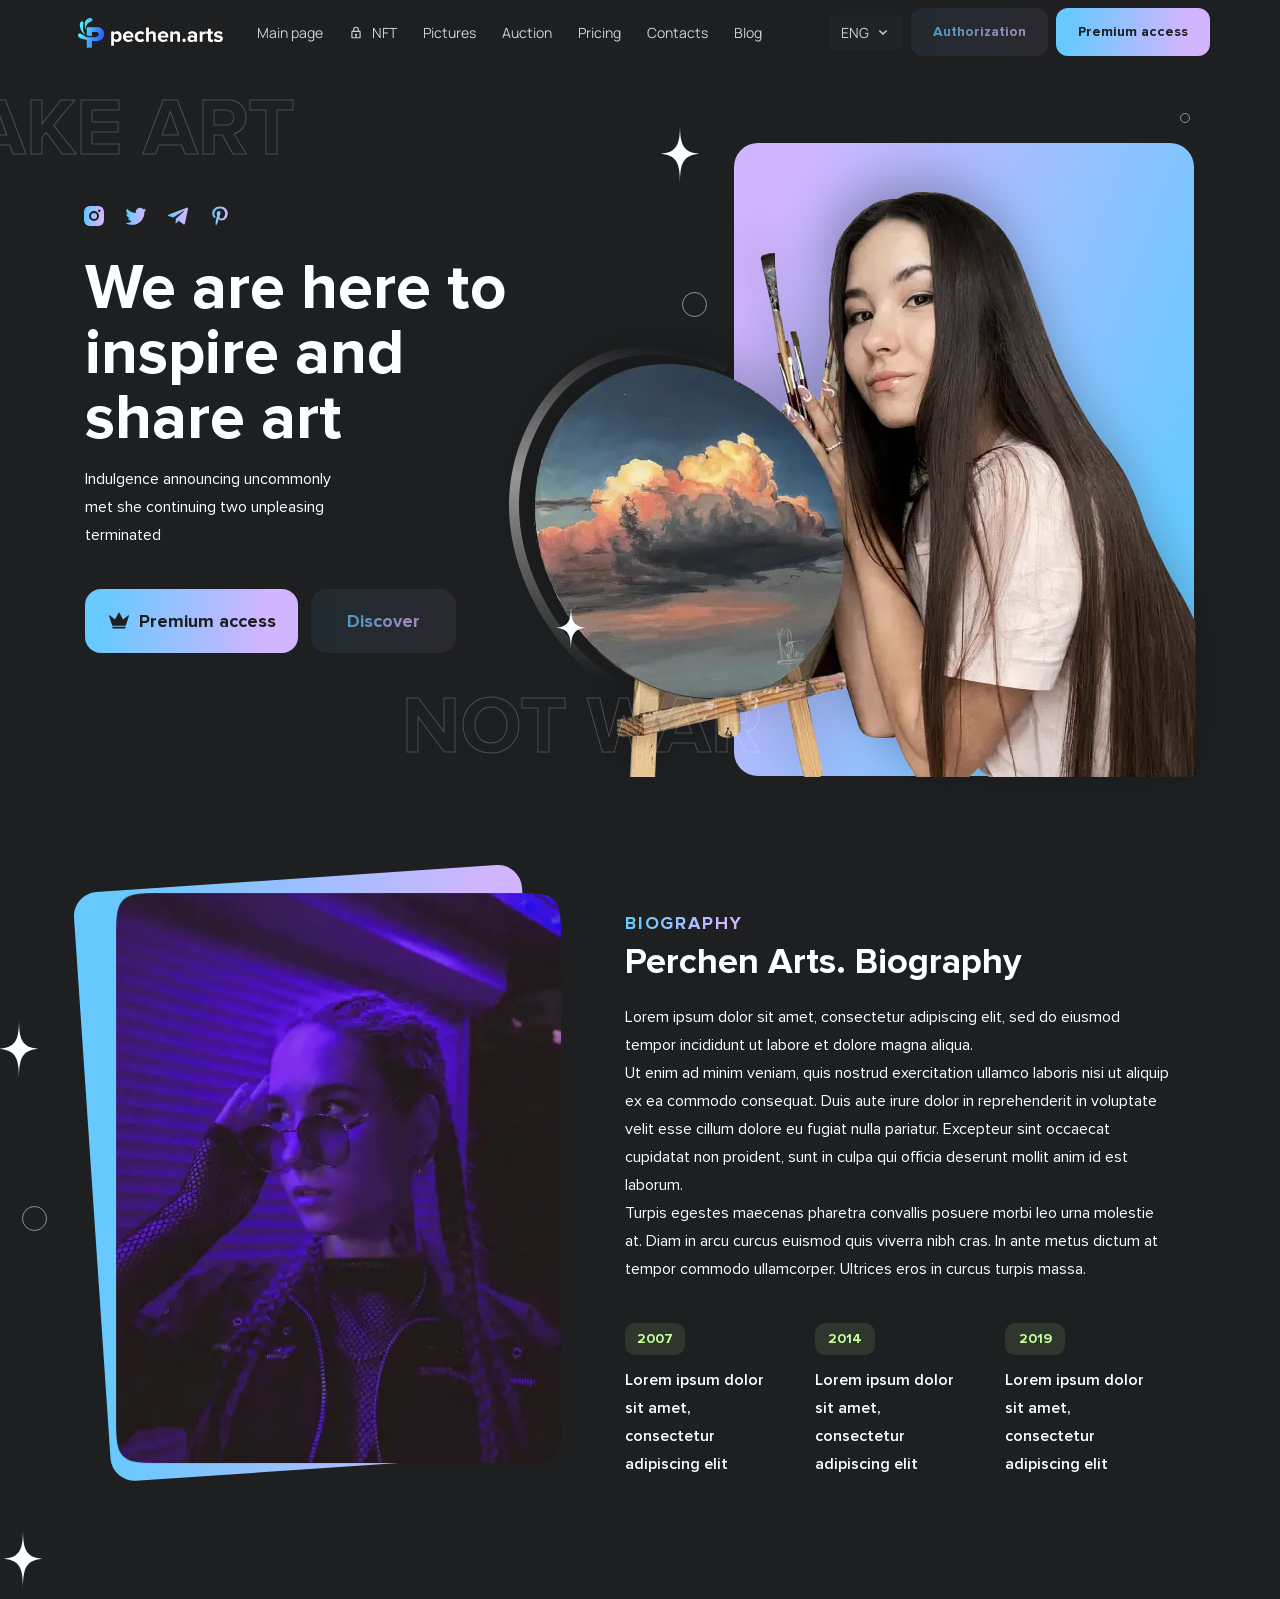
==== index.html @ 32c87cea "Add files via upload" ====
<!DOCTYPE html><html lang="en"><head><meta charset="UTF-8"><meta name="viewport" content="width=device-width,initial-scale=1"><meta name="description" content="Artis-NFT Site"><link rel="stylesheet" href="css/style.min.css"><link rel="stylesheet" href="css/style.main.min.css"><title>Artist-NFT</title><link rel="preconnect" href="https://fonts.googleapis.com"><link rel="preconnect" href="https://fonts.gstatic.com" crossorigin><link href="https://fonts.googleapis.com/css2?family=Manrope:wght@400;700&display=swap" rel="stylesheet"></head><body><header class="header"><div class="header__desktop"><span class="header__logo"><a href="index.html"><img src="icons/logo.svg" alt="logo"></a></span><div class="header__menu menu"><a class="menu__item" href="index.html">Main page</a> <a class="menu__item" href="#"><img src="icons/lock.svg" alt="logo">NFT</a> <a class="menu__item" href="#">Pictures</a> <a class="menu__item" href="#">Auction</a> <a class="menu__item" href="#">Pricing</a> <a class="menu__item" href="#">Contacts</a> <a class="menu__item" href="#">Blog</a></div><div class="header__profile"><div class="header__lang lang-list">ENG<img src="icons/arrow-bottom.svg" alt="arrow-bottom"></div><a href="authorization.html" class="button button_opacity"><span>Authorization</span></a> <a class="button button_gradient"><span>Premium access</span></a></div><div class="header__mobile"><a href="index.html"><img src="icons/premium-crown.svg" alt="premium"></a><button class="burger-button"><span></span></button></div></div><div class="header__burger-menu mobile-menu"><a class="menu__item" href="index.html">Main page</a> <a class="menu__item" href="#"><img src="icons/lock.svg" alt="logo">NFT</a> <a class="menu__item" href="#">Pictures</a> <a class="menu__item" href="#">Auction</a> <a class="menu__item" href="#">Pricing</a> <a class="menu__item" href="#">Contacts</a> <a class="menu__item" href="#">Blog</a> <a href="authorization.html" class="button button_opacity"><span>Authorization</span></a></div></header><main><section class="main-window"><div class="main-window__text"><span class="main-window__social"><a href="#"><img src="icons/inst-gradient.svg" alt="inst"></a><a href="#"><img src="icons/twitter-gradient.svg" alt="twitter"></a><a href="#"><img src="icons/telegram-gradient.svg" alt="telegram"></a><a href="#"><img src="icons/pinterest-gradient.svg" alt="pinterest"></a></span><h1>We are here to inspire and share art</h1><p>Indulgence announcing uncommonly met she continuing two unpleasing terminated</p><span class="main-window__buttons"><a class="button button_gradient"><img src="icons/crown.svg" alt="crown"><span>Premium access</span></a> <a class="button button_opacity"><span>Discover</span></a></span></div><div class="main-window__image"><div class="main-window__gradient-box"><picture><source srcset="img/main/girl.webp" type="image/webp"><img src="img/main/girl.png" alt="girl"></picture><picture><source srcset="img/main/arc.webp" type="image/webp"><img src="img/main/arc.png" alt="arc"></picture></div></div><div class="main-window__decor"><div class="decor-circle decor-1"></div><div class="decor-circle decor-2"></div><img src="icons/romb-star.svg" alt="star" class="decor-3"> <img src="icons/romb-star.svg" alt="star" class="decor-4"> <span class="opacity-text decor-5">MAKE ART</span> <span class="opacity-text decor-6">NOT WAR</span></div></section><section class="biography"><div class="biography__image"><div class="biography__gradient-box"><picture><source srcset="img/main/purple-girl.webp" type="image/webp"><img src="img/main/purple-girl.png" alt="purple-girl"></picture></div></div><div class="biography__title"><span class="gradient-text">BIOGRAPHY</span><h2>Perchen Arts. Biography</h2></div><div class="biography__info"><p>Lorem ipsum dolor sit amet, consectetur adipiscing elit, sed do eiusmod tempor incididunt ut labore et dolore magna aliqua.</p><p>Ut enim ad minim veniam, quis nostrud exercitation ullamco laboris nisi ut aliquip ex ea commodo consequat. Duis aute irure dolor in reprehenderit in voluptate velit esse cillum dolore eu fugiat nulla pariatur. Excepteur sint occaecat cupidatat non proident, sunt in culpa qui officia deserunt mollit anim id est laborum.</p><p>Turpis egestes maecenas pharetra convallis posuere morbi leo urna molestie at. Diam in arcu curcus euismod quis viverra nibh cras. In ante metus dictum at tempor commodo ullamcorper. Ultrices eros in curcus turpis massa.</p><div class="biography__history story-bio"><div class="story-bio__item"><div class="story-bio__year story-bio__year_green">2007</div><p>Lorem ipsum dolor sit amet, consectetur adipiscing elit</p></div><div class="story-bio__item"><div class="story-bio__year story-bio__year_green">2014</div><p>Lorem ipsum dolor sit amet, consectetur adipiscing elit</p></div><div class="story-bio__item"><div class="story-bio__year story-bio__year_green">2019</div><p>Lorem ipsum dolor sit amet, consectetur adipiscing elit</p></div></div></div><div class="biography__decor"><div class="decor-circle decor-1"></div><img src="icons/romb-star.svg" alt="star" class="decor-2"></div></section><section class="premium"><div class="premium__text"><img src="icons/romb-star.svg" alt="star" class="decor-4"></div><div class="premium__diamonds"></div></section></main><footer><script src="https://code.jquery.com/jquery-3.6.3.min.js"></script><script src="js/script.js"></script></footer></body></html>
---- css/style.min.css ----
.header{position:fixed;top:0;left:0;display:-webkit-box;display:-ms-flexbox;display:flex;-webkit-box-align:center;-ms-flex-align:center;align-items:center;width:100vw;height:64px;color:#c8d2dc;background:#1d1f21;z-index:999}.header__desktop{display:-webkit-box;display:-ms-flexbox;display:flex;-webkit-box-align:center;-ms-flex-align:center;align-items:center;margin:0 auto;max-width:1180px;width:100%;height:100%;padding:0 20px}.header__logo{margin:10px 34px 0 8px}.header__menu{font-family:Manrope;font-weight:400;font-size:14px;line-height:20px}.header__profile{display:-webkit-box;display:-ms-flexbox;display:flex;-webkit-box-align:center;-ms-flex-align:center;align-items:center;margin-left:auto;font-family:Manrope;font-weight:400;font-size:14px;line-height:19px}.header__profile>:not(:last-child){margin-right:8px}.header__profile .button{height:48px;border-radius:12px;font-size:14px;line-height:20px}.header__mobile{display:-webkit-box;display:-ms-flexbox;display:flex;-webkit-box-align:center;-ms-flex-align:center;align-items:center;gap:14px;margin-left:auto}.header__mobile img{margin-top:10px}.header__burger-menu{font-family:Manrope;font-weight:400;font-size:20px;line-height:25px}.header:has(.mobile-menu.opened) .burger-button span{width:0}.header:has(.mobile-menu.opened) .burger-button span::before{width:16px;-webkit-transform:translate(0,-1px) rotate(45deg);-ms-transform:translate(0,-1px) rotate(45deg);transform:translate(0,-1px) rotate(45deg)}.header:has(.mobile-menu.opened) .burger-button span::after{width:16px;-webkit-transform:translate(0,1px) rotate(-45deg);-ms-transform:translate(0,1px) rotate(-45deg);transform:translate(0,1px) rotate(-45deg)}.lang-list{display:-webkit-box;display:-ms-flexbox;display:flex;-webkit-box-pack:center;-ms-flex-pack:center;justify-content:center;-webkit-box-align:center;-ms-flex-align:center;align-items:center;gap:5px;width:74px;height:35px;background:#212426;border-radius:7px}.burger-button{position:relative;display:-webkit-box;display:-ms-flexbox;display:flex;-webkit-box-align:center;-ms-flex-align:center;align-items:center;width:16px;height:16px}.burger-button span{-webkit-transition:all .1s ease 0s;-o-transition:all .1s ease 0s;transition:all .1s ease 0s}.burger-button span,.burger-button span::after,.burger-button span::before{display:-webkit-box;display:-ms-flexbox;display:flex;width:16px;height:2px;border-radius:2px;background:#fcffff}.burger-button span::after,.burger-button span::before{content:"";position:absolute;right:0;-webkit-transition:all .5s ease 0s;-o-transition:all .5s ease 0s;transition:all .5s ease 0s}.burger-button span::before{width:8px;-webkit-transform:translate(0,-6px);-ms-transform:translate(0,-6px);transform:translate(0,-6px)}.burger-button span::after{width:12px;-webkit-transform:translate(0,6px);-ms-transform:translate(0,6px);transform:translate(0,6px)}.menu{display:-webkit-box;display:-ms-flexbox;display:flex;-webkit-box-align:center;-ms-flex-align:center;align-items:center;-ms-flex-wrap:wrap;flex-wrap:wrap;margin-top:1px}.menu>:not(:last-child){margin-right:26px}.menu__item{display:-webkit-box;display:-ms-flexbox;display:flex;-webkit-box-align:center;-ms-flex-align:center;align-items:center;gap:9px;-webkit-transition:.15s ease 0s;-o-transition:.15s ease 0s;transition:.15s ease 0s}.menu__item:hover{text-shadow:#6200ff 0 0 5px,rgba(144,75,255,.8705882353) 0 0 10px}.mobile-menu{position:fixed;top:0;right:-110vw;display:-webkit-box;display:-ms-flexbox;display:flex;-webkit-box-orient:vertical;-webkit-box-direction:normal;-ms-flex-direction:column;flex-direction:column;-webkit-box-align:center;-ms-flex-align:center;align-items:center;width:100vw;height:100vh;padding:90px 30px;z-index:1;border:2px solid rgba(0,0,0,0);border-right:#091217;background:-o-linear-gradient(355.22deg,#091217 9.27%,#0d0914 84.06%) padding-box,-o-linear-gradient(355.22deg,#68c9ff 9.27%,#d1b5ff 84.06%) border-box;background:linear-gradient(94.78deg,#091217 9.27%,#0d0914 84.06%) padding-box,linear-gradient(94.78deg,#68c9ff 9.27%,#d1b5ff 84.06%) border-box;-webkit-transition:all .5s ease 0s;-o-transition:all .5s ease 0s;transition:all .5s ease 0s}.mobile-menu.opened{right:0}.mobile-menu>:not(:last-child){margin-bottom:20px}.mobile-menu>:not(.button):hover{color:#000;text-shadow:0 0 5px #a56eff,0 0 5px #ab76ff}.mobile-menu .button:hover{-webkit-box-shadow:0 0 10px rgba(134,59,255,.4392156863),0 0 10px rgba(134,59,255,.4392156863);box-shadow:0 0 10px rgba(134,59,255,.4392156863),0 0 10px rgba(134,59,255,.4392156863)}.mobile-menu img{width:30px;height:30px}@font-face{font-family:"Proxima Nova";src:url(../../fonts/ProximaNova-Extrabld.woff) format(woff),url(../../fonts/ProximaNova-Extrabld.ttf) format(truetype);font-weight:800}@font-face{font-family:"Proxima Nova";src:url(../../fonts/ProximaNova-Bold.woff) format(woff),url(../../fonts/ProximaNova-Bold.ttf) format(truetype);font-weight:700}@font-face{font-family:"Proxima Nova";src:url(../../fonts/ProximaNova-Semibold.woff) format(woff),url(../../fonts/ProximaNova-Semibold.ttf) format(truetype);font-weight:600}@font-face{font-family:"Proxima Nova";src:url(../../fonts/ProximaNova-Regular.woff) format(woff),url(../../fonts/ProximaNova-Regular.ttf) format(truetype);font-weight:400}@font-face{font-family:"Proxima Nova";src:url(../../fonts/ProximaNova-Light.woff) format(woff),url(../../fonts/ProximaNova-Light.ttf) format(truetype);font-weight:300}.button{display:-webkit-box;display:-ms-flexbox;display:flex;-webkit-box-align:center;-ms-flex-align:center;align-items:center;-webkit-box-pack:center;-ms-flex-pack:center;justify-content:center;min-width:116px;height:64px;padding:0 21px;border-radius:16px;-webkit-transition:.15s ease 0s;-o-transition:.15s ease 0s;transition:.15s ease 0s;font-family:"Proxima Nova";font-weight:700;font-size:18px;line-height:26px;white-space:nowrap}.button_gradient{background:-o-linear-gradient(355.22deg,#68c9ff 9.27%,#d1b5ff 84.06%) border-box,-o-linear-gradient(355.22deg,#68c9ff 9.27%,#d1b5ff 84.06%) padding-box;background:linear-gradient(94.78deg,#68c9ff 9.27%,#d1b5ff 84.06%) border-box,linear-gradient(94.78deg,#68c9ff 9.27%,#d1b5ff 84.06%) padding-box;border:.5px solid rgba(0,0,0,0)}.button_gradient:hover{-webkit-box-shadow:0 0 10px rgba(104,201,255,.8235294118);box-shadow:0 0 10px rgba(104,201,255,.8235294118);border:.5px solid #1d1f21}.button_gradient span{color:#1d1f21}.button_opacity{background:-o-linear-gradient(355.22deg,rgba(104,201,255,.1) 9.27%,rgba(209,181,255,.1) 84.06%);background:linear-gradient(94.78deg,rgba(104,201,255,.1) 9.27%,rgba(209,181,255,.1) 84.06%);opacity:.7;border:.5px solid rgba(0,0,0,0)}.button_opacity:hover{-webkit-box-shadow:0 0 10px #bd94ff;box-shadow:0 0 10px #bd94ff;border:.5px solid #bd94ff}.button_opacity span{background:-o-linear-gradient(355.22deg,#68c9ff 9.27%,#d1b5ff 84.06%);background:linear-gradient(94.78deg,#68c9ff 9.27%,#d1b5ff 84.06%);background-clip:text;-webkit-background-clip:text;color:rgba(0,0,0,0)}.button_black{background:#1d1f21;border:.5px solid rgba(0,0,0,0)}.button_black:hover{-webkit-box-shadow:0 0 15px rgba(149,83,255,.6);box-shadow:0 0 15px rgba(149,83,255,.6);border:.5px solid rgba(138,65,255,.8784313725)}.button_black span{background:-o-linear-gradient(355.22deg,#68c9ff 9.27%,#d1b5ff 84.06%);background:linear-gradient(94.78deg,#68c9ff 9.27%,#d1b5ff 84.06%);background-clip:text;-webkit-background-clip:text;color:rgba(0,0,0,0)}.decor-circle{position:absolute;width:25px;height:25px;opacity:.5;pointer-events:none;border:1px solid #fcffff;border-radius:50%}.opacity-text{font-family:"Proxima Nova";font-style:normal;font-weight:700;font-size:80px;line-height:97px;color:rgba(0,0,0,0);-webkit-text-stroke:1px #fff;opacity:.2;white-space:nowrap}*,::after,::before{padding:0;margin:0;border:0;-webkit-box-sizing:border-box;box-sizing:border-box}a{text-decoration:none;color:inherit;cursor:pointer}li,ol,ul{list-style:none}h1,h2,h3,h4,h5,h6{font-family:"Proxima Nova";font-style:normal;font-weight:700;color:#fcffff}img{width:initial;height:initial}body,html{position:relative;width:100vw}main{position:relative;padding-top:64px}body{overflow-x:hidden;min-height:100vh;font-size:16px;font-weight:400;line-height:28px}html{overflow-x:hidden;font-family:"Proxima Nova";font-weight:400;color:#fcffff;background:#1d1f21}button{background:rgba(0,0,0,0);border:rgba(0,0,0,0)}.gradient-text{font-family:"Proxima Nova";font-style:normal;font-weight:700;font-size:18px;line-height:26px;letter-spacing:.1em;background:-o-linear-gradient(355.22deg,#68c9ff 9.27%,#d1b5ff 84.06%);background:linear-gradient(94.78deg,#68c9ff 9.27%,#d1b5ff 84.06%);-webkit-background-clip:text;background-clip:text;color:rgba(0,0,0,0)}h1{font-size:64px;line-height:65px}h2{font-size:36px;line-height:50px}@media (min-width:920.1px){.header__mobile{display:none}.header__burger-menu{display:none}}@media (max-width:1000px){.opacity-text{font-size:50px;line-height:61px}}@media (max-width:920px){.header__desktop{padding:0 19px 0 15px;z-index:2}.header__menu{display:none}.header__profile{display:none}}@media (max-width:768px){.button{min-width:96px;height:52px;padding:0 16px;border-radius:12px;font-size:15px;line-height:26px}body{font-size:15px;line-height:24px}.gradient-text{font-size:14px;line-height:26px}h1{font-size:36px;line-height:40px}h2{font-size:26px;line-height:34px}}
---- css/style.main.min.css ----
.main-window{position:relative;display:-webkit-box;display:-ms-flexbox;display:flex;-webkit-box-pack:justify;-ms-flex-pack:justify;justify-content:space-between;-webkit-box-align:center;-ms-flex-align:center;align-items:center;max-width:1150px;width:100%;margin:0 auto;padding:79px 21px 50px 20px}.main-window__text{max-width:450px;width:100%;margin-top:-63px;z-index:2}.main-window__text>h1{margin-bottom:14px}.main-window__text>p{max-width:270px;width:100%;line-height:28px}.main-window__social{display:block;margin-left:-3px;margin-bottom:19px}.main-window__social>:not(:last-child){margin-right:18px}.main-window__social>:hover{position:relative}.main-window__social>:hover::after{content:"";position:absolute;top:0;left:0;width:100%;height:100%;background:-o-linear-gradient(355.22deg,#68c9ff 9.27%,#d1b5ff 84.06%);background:linear-gradient(94.78deg,#68c9ff 9.27%,#d1b5ff 84.06%);-webkit-filter:blur(10px);filter:blur(10px);margin-top:-7px;z-index:-1}.main-window__buttons{display:-webkit-box;display:-ms-flexbox;display:flex;gap:13px;margin-top:40px}.main-window__buttons img{margin-right:8px}.main-window__buttons .button_opacity{max-width:145px;width:100%}.main-window__gradient-box{position:relative;width:460px;height:633px;background:-o-linear-gradient(340deg,#d1b5ff 9.27%,#68c9ff 84.06%);background:linear-gradient(110deg,#d1b5ff 9.27%,#68c9ff 84.06%);border-radius:24px}.main-window__gradient-box>*{position:absolute}.main-window__gradient-box>:first-child{bottom:-49px;right:-48px}.main-window__gradient-box>:first-child img{width:769px;height:691px}.main-window__gradient-box>:last-child{right:464px;bottom:76px}.main-window__gradient-box>:last-child img{width:222px;height:347px}.main-window__decor{position:absolute;top:0;left:0;width:100%;height:100%;pointer-events:none}.main-window__decor>*{position:absolute}.main-window__decor .decor-1{top:49px;right:25px;width:10px;height:10px}.main-window__decor .decor-2{top:228px;right:44.2%;width:25px;height:25px}.main-window__decor .decor-3{top:59px;right:44.5%;width:46px;height:62px}.main-window__decor .decor-4{bottom:174px;left:42.4%;width:36px;height:48px}.main-window__decor .decor-5{top:17px;left:-162px}.main-window__decor .decor-6{bottom:50px;left:29.3%}.biography{position:relative;margin:0 auto;max-width:1110px;padding:40px 21px 50px 20px;display:-ms-grid;display:grid;-ms-grid-columns:520px 1fr;grid-template-columns:520px 1fr;-ms-grid-rows:auto;grid-template-rows:auto;gap:0}.biography__image{-ms-grid-column:1;grid-column-start:1;-ms-grid-column-span:1;grid-column-end:2;-ms-grid-row:1;grid-row-start:1;-ms-grid-row-span:3;grid-row-end:4}.biography__image img{width:445px;height:570px}.biography__title{-ms-grid-row:1;grid-row-start:1;-ms-grid-row-span:1;grid-row-end:2;margin-top:44px}.biography__title h2{margin-top:-1px}.biography__info{-ms-grid-row:2;grid-row-start:2;-ms-grid-row-span:2;grid-row-end:4;margin-top:16px}.biography__gradient-box{width:449px;height:590px;background:-o-linear-gradient(355.22deg,#68c9ff 9.27%,#d1b5ff 84.06%);background:linear-gradient(94.78deg,#68c9ff 9.27%,#d1b5ff 84.06%);border-radius:24px;-webkit-transform:rotate(-3.86deg) translate(-14px,11px);-ms-transform:rotate(-3.86deg) translate(-14px,11px);transform:rotate(-3.86deg) translate(-14px,11px)}.biography__gradient-box img{-webkit-transform:rotate(3.86deg) translate(25px,15px);-ms-transform:rotate(3.86deg) translate(25px,15px);transform:rotate(3.86deg) translate(25px,15px)}.biography__history{margin-top:40px}.biography__decor{position:absolute;top:0;left:0;width:100%;height:100%;pointer-events:none}.biography__decor>*{position:absolute}.biography__decor .decor-1{bottom:297px;left:-5.7%;width:25px;height:25px}.biography__decor .decor-2{top:192px;left:-8%;width:46px;height:62px}.story-bio{display:-webkit-box;display:-ms-flexbox;display:flex;gap:35px}.story-bio__item{max-width:155px;width:100%}.story-bio p{margin-top:11px;font-weight:600}.story-bio__year{font-weight:700;font-size:14px;line-height:20px;display:-webkit-box;display:-ms-flexbox;display:flex;-webkit-box-pack:center;-ms-flex-pack:center;justify-content:center;-webkit-box-align:center;-ms-flex-align:center;align-items:center;width:60px;height:32px}.story-bio__year_green{color:#c5ff98;background:rgba(197,255,152,.1);border-radius:10px}@media (max-width:1200px){.biography{padding:40px 21px 50px 30px;-ms-grid-columns:470px 1fr;grid-template-columns:470px 1fr}}@media (max-width:1100px){.biography__title{margin-top:0}.biography__title h2{margin-top:0}}@media (max-width:1000px){.main-window{-webkit-box-orient:vertical;-webkit-box-direction:normal;-ms-flex-direction:column;flex-direction:column;padding:62px 15px 50px 15px}.main-window__text{display:-webkit-box;display:-ms-flexbox;display:flex;-webkit-box-orient:vertical;-webkit-box-direction:normal;-ms-flex-direction:column;flex-direction:column;-webkit-box-align:start;-ms-flex-align:start;align-items:flex-start;max-width:100%;margin-top:0}.main-window__text h1{max-width:80%;margin-bottom:9px}.main-window__text p{line-height:24px}.main-window__social{display:none}.main-window__buttons{margin-top:21px;width:100%}.main-window__buttons .button_opacity{max-width:117px;width:100%}.main-window__buttons img{width:18px;height:18px;margin-right:8px}.main-window__image{width:100%;margin-top:75px}.main-window__gradient-box{width:100%;height:306px}.main-window__gradient-box>:first-child{bottom:-32px;right:-105px}.main-window__gradient-box>:first-child img{width:460px;height:412px}.main-window__gradient-box>:last-child{bottom:46px;right:205px}.main-window__gradient-box>:last-child img{width:127px;height:200px}.main-window__decor .decor-3{display:none}.biography{padding:11px 15px 50px 15px;-ms-grid-columns:1fr;grid-template-columns:1fr;-ms-grid-rows:auto auto auto;grid-template-rows:auto auto auto}.biography__image{-ms-grid-row:2;grid-row-start:2;-ms-grid-row-span:1;grid-row-end:3;margin-bottom:20px}.biography__image img{width:254px;height:326px}.biography__info{-ms-grid-row:3;grid-row-start:3;-ms-grid-row-span:1;grid-row-end:4;margin-top:53px}.biography__gradient-box{width:256px;height:337px;-webkit-transform:rotate(-3.86deg) translate(14px,29px);-ms-transform:rotate(-3.86deg) translate(14px,29px);transform:rotate(-3.86deg) translate(14px,29px)}.biography__gradient-box img{-webkit-transform:rotate(7deg) translate(32px,11px);-ms-transform:rotate(7deg) translate(32px,11px);transform:rotate(7deg) translate(32px,11px);border-radius:23px}.biography__history{display:-webkit-box;display:-ms-flexbox;display:flex;-webkit-box-pack:justify;-ms-flex-pack:justify;justify-content:space-between;margin-top:32px}}@media (max-width:768px){.main-window__decor .decor-1{display:none}.main-window__decor .decor-2{top:398px;left:28%}.main-window__decor .decor-4{bottom:357px;left:.4%;width:27px;height:42px}.main-window__decor .decor-5{top:6px;left:187px}.main-window__decor .decor-6{bottom:150px;left:10%}.story-bio{gap:10px}.story-bio p{margin-top:13px;font-size:14px;line-height:24px}.story-bio__year{height:29px}}
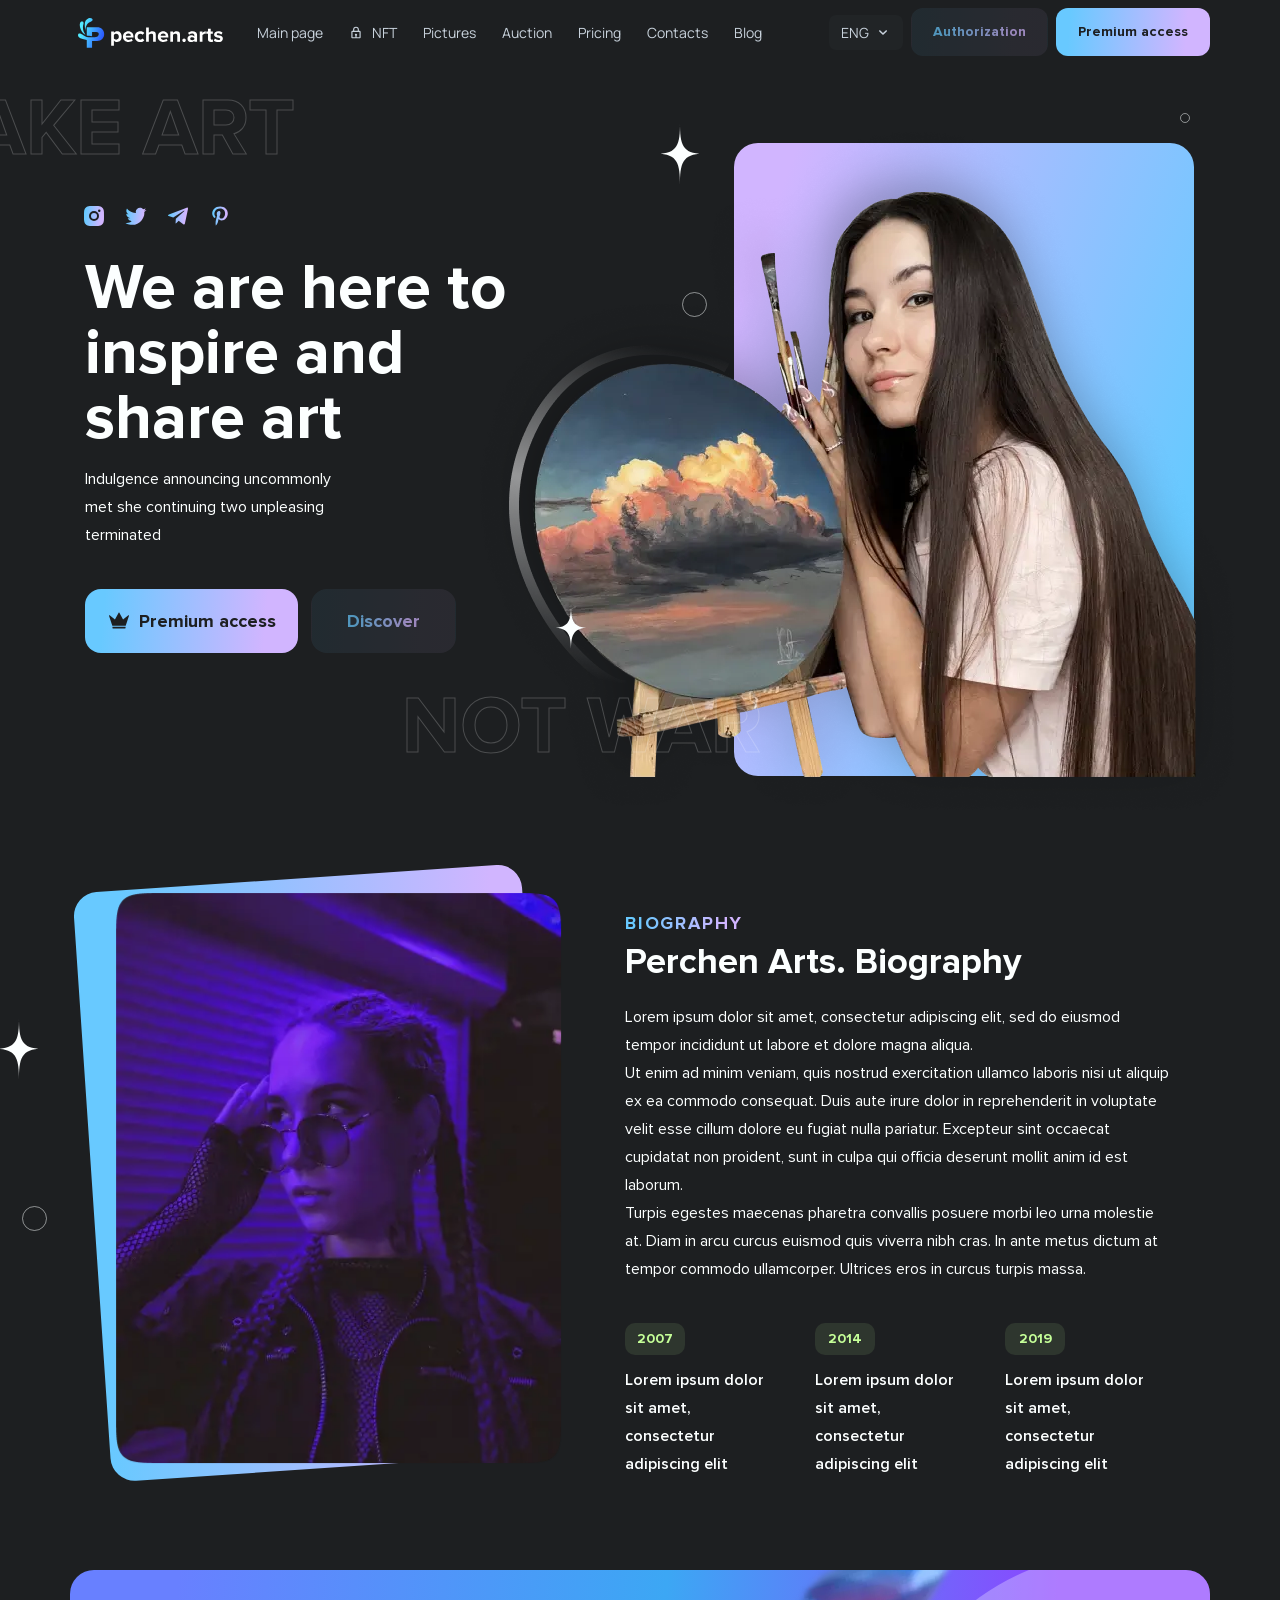
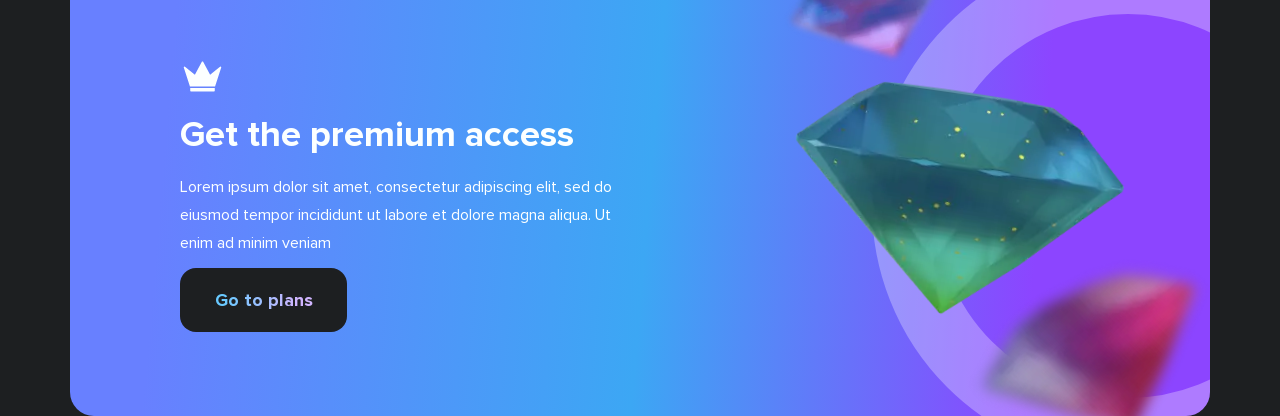
==== commit fdf5167f: "Add files via upload" ====
--- a/index.html
+++ b/index.html
@@ -1 +1 @@
-<!DOCTYPE html><html lang="en"><head><meta charset="UTF-8"><meta name="viewport" content="width=device-width,initial-scale=1"><meta name="description" content="Artis-NFT Site"><link rel="stylesheet" href="css/style.min.css"><link rel="stylesheet" href="css/style.main.min.css"><title>Artist-NFT</title><link rel="preconnect" href="https://fonts.googleapis.com"><link rel="preconnect" href="https://fonts.gstatic.com" crossorigin><link href="https://fonts.googleapis.com/css2?family=Manrope:wght@400;700&display=swap" rel="stylesheet"></head><body><header class="header"><div class="header__desktop"><span class="header__logo"><a href="index.html"><img src="icons/logo.svg" alt="logo"></a></span><div class="header__menu menu"><a class="menu__item" href="index.html">Main page</a> <a class="menu__item" href="#"><img src="icons/lock.svg" alt="logo">NFT</a> <a class="menu__item" href="#">Pictures</a> <a class="menu__item" href="#">Auction</a> <a class="menu__item" href="#">Pricing</a> <a class="menu__item" href="#">Contacts</a> <a class="menu__item" href="#">Blog</a></div><div class="header__profile"><div class="header__lang lang-list">ENG<img src="icons/arrow-bottom.svg" alt="arrow-bottom"></div><a href="authorization.html" class="button button_opacity"><span>Authorization</span></a> <a class="button button_gradient"><span>Premium access</span></a></div><div class="header__mobile"><a href="index.html"><img src="icons/premium-crown.svg" alt="premium"></a><button class="burger-button"><span></span></button></div></div><div class="header__burger-menu mobile-menu"><a class="menu__item" href="index.html">Main page</a> <a class="menu__item" href="#"><img src="icons/lock.svg" alt="logo">NFT</a> <a class="menu__item" href="#">Pictures</a> <a class="menu__item" href="#">Auction</a> <a class="menu__item" href="#">Pricing</a> <a class="menu__item" href="#">Contacts</a> <a class="menu__item" href="#">Blog</a> <a href="authorization.html" class="button button_opacity"><span>Authorization</span></a></div></header><main><section class="main-window"><div class="main-window__text"><span class="main-window__social"><a href="#"><img src="icons/inst-gradient.svg" alt="inst"></a><a href="#"><img src="icons/twitter-gradient.svg" alt="twitter"></a><a href="#"><img src="icons/telegram-gradient.svg" alt="telegram"></a><a href="#"><img src="icons/pinterest-gradient.svg" alt="pinterest"></a></span><h1>We are here to inspire and share art</h1><p>Indulgence announcing uncommonly met she continuing two unpleasing terminated</p><span class="main-window__buttons"><a class="button button_gradient"><img src="icons/crown.svg" alt="crown"><span>Premium access</span></a> <a class="button button_opacity"><span>Discover</span></a></span></div><div class="main-window__image"><div class="main-window__gradient-box"><picture><source srcset="img/main/girl.webp" type="image/webp"><img src="img/main/girl.png" alt="girl"></picture><picture><source srcset="img/main/arc.webp" type="image/webp"><img src="img/main/arc.png" alt="arc"></picture></div></div><div class="main-window__decor"><div class="decor-circle decor-1"></div><div class="decor-circle decor-2"></div><img src="icons/romb-star.svg" alt="star" class="decor-3"> <img src="icons/romb-star.svg" alt="star" class="decor-4"> <span class="opacity-text decor-5">MAKE ART</span> <span class="opacity-text decor-6">NOT WAR</span></div></section><section class="biography"><div class="biography__image"><div class="biography__gradient-box"><picture><source srcset="img/main/purple-girl.webp" type="image/webp"><img src="img/main/purple-girl.png" alt="purple-girl"></picture></div></div><div class="biography__title"><span class="gradient-text">BIOGRAPHY</span><h2>Perchen Arts. Biography</h2></div><div class="biography__info"><p>Lorem ipsum dolor sit amet, consectetur adipiscing elit, sed do eiusmod tempor incididunt ut labore et dolore magna aliqua.</p><p>Ut enim ad minim veniam, quis nostrud exercitation ullamco laboris nisi ut aliquip ex ea commodo consequat. Duis aute irure dolor in reprehenderit in voluptate velit esse cillum dolore eu fugiat nulla pariatur. Excepteur sint occaecat cupidatat non proident, sunt in culpa qui officia deserunt mollit anim id est laborum.</p><p>Turpis egestes maecenas pharetra convallis posuere morbi leo urna molestie at. Diam in arcu curcus euismod quis viverra nibh cras. In ante metus dictum at tempor commodo ullamcorper. Ultrices eros in curcus turpis massa.</p><div class="biography__history story-bio"><div class="story-bio__item"><div class="story-bio__year story-bio__year_green">2007</div><p>Lorem ipsum dolor sit amet, consectetur adipiscing elit</p></div><div class="story-bio__item"><div class="story-bio__year story-bio__year_green">2014</div><p>Lorem ipsum dolor sit amet, consectetur adipiscing elit</p></div><div class="story-bio__item"><div class="story-bio__year story-bio__year_green">2019</div><p>Lorem ipsum dolor sit amet, consectetur adipiscing elit</p></div></div></div><div class="biography__decor"><div class="decor-circle decor-1"></div><img src="icons/romb-star.svg" alt="star" class="decor-2"></div></section><section class="premium"><div class="premium__text"><img src="icons/romb-star.svg" alt="star" class="decor-4"></div><div class="premium__diamonds"></div></section></main><footer><script src="https://code.jquery.com/jquery-3.6.3.min.js"></script><script src="js/script.js"></script></footer></body></html>+<!DOCTYPE html><html lang="en"><head><meta charset="UTF-8"><meta name="viewport" content="width=device-width,initial-scale=1"><meta name="description" content="Artis-NFT Site"><link rel="stylesheet" href="css/style.min.css"><link rel="stylesheet" href="css/style.main.min.css"><title>Artist-NFT</title><link rel="preconnect" href="https://fonts.googleapis.com"><link rel="preconnect" href="https://fonts.gstatic.com" crossorigin><link href="https://fonts.googleapis.com/css2?family=Manrope:wght@400;700&display=swap" rel="stylesheet"></head><body><header class="header"><div class="header__desktop"><span class="header__logo"><a href="index.html"><img src="icons/logo.svg" alt="logo"></a></span><div class="header__menu menu"><a class="menu__item" href="index.html">Main page</a> <a class="menu__item" href="#"><img src="icons/lock.svg" alt="logo">NFT</a> <a class="menu__item" href="#">Pictures</a> <a class="menu__item" href="#">Auction</a> <a class="menu__item" href="#">Pricing</a> <a class="menu__item" href="#">Contacts</a> <a class="menu__item" href="#">Blog</a></div><div class="header__profile"><div class="header__lang lang-list">ENG<img src="icons/arrow-bottom.svg" alt="arrow-bottom"></div><a href="authorization.html" class="button button_opacity"><span>Authorization</span></a> <a href="#" class="button button_gradient"><span>Premium access</span></a></div><div class="header__mobile"><a href="index.html"><img src="icons/premium-crown.svg" alt="premium"></a><button class="burger-button" aria-label="menu"><span></span></button></div></div><div class="header__burger-menu mobile-menu"><a class="menu__item" href="index.html">Main page</a> <a class="menu__item" href="#"><img src="icons/lock.svg" alt="logo">NFT</a> <a class="menu__item" href="#">Pictures</a> <a class="menu__item" href="#">Auction</a> <a class="menu__item" href="#">Pricing</a> <a class="menu__item" href="#">Contacts</a> <a class="menu__item" href="#">Blog</a> <a href="authorization.html" class="button button_opacity"><span>Authorization</span></a></div></header><main><section class="main-window"><div class="main-window__text"><span class="main-window__social"><a href="#"><img src="icons/inst-gradient.svg" alt="inst"></a><a href="#"><img src="icons/twitter-gradient.svg" alt="twitter"></a><a href="#"><img src="icons/telegram-gradient.svg" alt="telegram"></a><a href="#"><img src="icons/pinterest-gradient.svg" alt="pinterest"></a></span><h1>We are here to inspire and share art</h1><p>Indulgence announcing uncommonly met she continuing two unpleasing terminated</p><span class="main-window__buttons"><a href="#" class="button button_gradient"><img src="icons/crown.svg" alt="crown"><span>Premium access</span></a> <a href="#" class="button button_opacity"><span>Discover</span></a></span></div><div class="main-window__image"><div class="main-window__gradient-box"><picture><source srcset="img/main/girl.webp" type="image/webp"><img src="img/main/girl.png" alt="girl"></picture><picture><source srcset="img/main/arc.webp" type="image/webp"><img src="img/main/arc.png" alt="arc"></picture></div></div><div class="main-window__decor"><div class="decor-circle decor-1"></div><div class="decor-circle decor-2"></div><img src="icons/romb-star.svg" alt="star" class="decor-3"> <img src="icons/romb-star.svg" alt="star" class="decor-4"> <span class="opacity-text decor-5">MAKE ART</span> <span class="opacity-text decor-6">NOT WAR</span></div></section><section class="biography"><div class="biography__image"><div class="biography__gradient-box"><picture><source srcset="img/main/purple-girl.webp" type="image/webp"><img src="img/main/purple-girl.png" alt="purple-girl"></picture></div></div><div class="biography__title"><span class="gradient-text">BIOGRAPHY</span><h2>Perchen Arts. Biography</h2></div><div class="biography__info"><p>Lorem ipsum dolor sit amet, consectetur adipiscing elit, sed do eiusmod tempor incididunt ut labore et dolore magna aliqua.</p><p>Ut enim ad minim veniam, quis nostrud exercitation ullamco laboris nisi ut aliquip ex ea commodo consequat. Duis aute irure dolor in reprehenderit in voluptate velit esse cillum dolore eu fugiat nulla pariatur. Excepteur sint occaecat cupidatat non proident, sunt in culpa qui officia deserunt mollit anim id est laborum.</p><p>Turpis egestes maecenas pharetra convallis posuere morbi leo urna molestie at. Diam in arcu curcus euismod quis viverra nibh cras. In ante metus dictum at tempor commodo ullamcorper. Ultrices eros in curcus turpis massa.</p><div class="biography__history story-bio"><div class="story-bio__item"><div class="story-bio__year story-bio__year_green">2007</div><p>Lorem ipsum dolor sit amet, consectetur adipiscing elit</p></div><div class="story-bio__item"><div class="story-bio__year story-bio__year_green">2014</div><p>Lorem ipsum dolor sit amet, consectetur adipiscing elit</p></div><div class="story-bio__item"><div class="story-bio__year story-bio__year_green">2019</div><p>Lorem ipsum dolor sit amet, consectetur adipiscing elit</p></div></div></div><div class="biography__decor"><div class="decor-circle decor-1"></div><img src="icons/romb-star.svg" alt="star" class="decor-2"></div></section><section class="premium"><div class="premium__text"><img src="icons/crown-white.svg" alt="crown"><h2>Get the premium access</h2><p>Lorem ipsum dolor sit amet, consectetur adipiscing elit, sed do eiusmod tempor incididunt ut labore et dolore magna aliqua. Ut enim ad minim veniam</p><a href="#" class="button button_black"><span>Go to plans</span></a></div><div class="premium__diamonds"><div class="premium__gradient-circle"><picture><source srcset="img/main/blue-diamond.webp" type="image/webp"><img src="img/main/blue-diamond.png" alt="blue-diamond"></picture><picture><source srcset="img/main/green-diamond.webp" type="image/webp"><img src="img/main/green-diamond.png" alt="green-diamond"></picture><picture><source srcset="img/main/red-diamond.webp" type="image/webp"><img src="img/main/red-diamond.png" alt="red-diamond"></picture></div></div></section></main><footer><script src="https://code.jquery.com/jquery-3.6.3.min.js"></script><script src="js/script.js"></script></footer></body></html>
--- a/css/style.min.css
+++ b/css/style.min.css
@@ -1 +1 @@
-.header{position:fixed;top:0;left:0;display:-webkit-box;display:-ms-flexbox;display:flex;-webkit-box-align:center;-ms-flex-align:center;align-items:center;width:100vw;height:64px;color:#c8d2dc;background:#1d1f21;z-index:999}.header__desktop{display:-webkit-box;display:-ms-flexbox;display:flex;-webkit-box-align:center;-ms-flex-align:center;align-items:center;margin:0 auto;max-width:1180px;width:100%;height:100%;padding:0 20px}.header__logo{margin:10px 34px 0 8px}.header__menu{font-family:Manrope;font-weight:400;font-size:14px;line-height:20px}.header__profile{display:-webkit-box;display:-ms-flexbox;display:flex;-webkit-box-align:center;-ms-flex-align:center;align-items:center;margin-left:auto;font-family:Manrope;font-weight:400;font-size:14px;line-height:19px}.header__profile>:not(:last-child){margin-right:8px}.header__profile .button{height:48px;border-radius:12px;font-size:14px;line-height:20px}.header__mobile{display:-webkit-box;display:-ms-flexbox;display:flex;-webkit-box-align:center;-ms-flex-align:center;align-items:center;gap:14px;margin-left:auto}.header__mobile img{margin-top:10px}.header__burger-menu{font-family:Manrope;font-weight:400;font-size:20px;line-height:25px}.header:has(.mobile-menu.opened) .burger-button span{width:0}.header:has(.mobile-menu.opened) .burger-button span::before{width:16px;-webkit-transform:translate(0,-1px) rotate(45deg);-ms-transform:translate(0,-1px) rotate(45deg);transform:translate(0,-1px) rotate(45deg)}.header:has(.mobile-menu.opened) .burger-button span::after{width:16px;-webkit-transform:translate(0,1px) rotate(-45deg);-ms-transform:translate(0,1px) rotate(-45deg);transform:translate(0,1px) rotate(-45deg)}.lang-list{display:-webkit-box;display:-ms-flexbox;display:flex;-webkit-box-pack:center;-ms-flex-pack:center;justify-content:center;-webkit-box-align:center;-ms-flex-align:center;align-items:center;gap:5px;width:74px;height:35px;background:#212426;border-radius:7px}.burger-button{position:relative;display:-webkit-box;display:-ms-flexbox;display:flex;-webkit-box-align:center;-ms-flex-align:center;align-items:center;width:16px;height:16px}.burger-button span{-webkit-transition:all .1s ease 0s;-o-transition:all .1s ease 0s;transition:all .1s ease 0s}.burger-button span,.burger-button span::after,.burger-button span::before{display:-webkit-box;display:-ms-flexbox;display:flex;width:16px;height:2px;border-radius:2px;background:#fcffff}.burger-button span::after,.burger-button span::before{content:"";position:absolute;right:0;-webkit-transition:all .5s ease 0s;-o-transition:all .5s ease 0s;transition:all .5s ease 0s}.burger-button span::before{width:8px;-webkit-transform:translate(0,-6px);-ms-transform:translate(0,-6px);transform:translate(0,-6px)}.burger-button span::after{width:12px;-webkit-transform:translate(0,6px);-ms-transform:translate(0,6px);transform:translate(0,6px)}.menu{display:-webkit-box;display:-ms-flexbox;display:flex;-webkit-box-align:center;-ms-flex-align:center;align-items:center;-ms-flex-wrap:wrap;flex-wrap:wrap;margin-top:1px}.menu>:not(:last-child){margin-right:26px}.menu__item{display:-webkit-box;display:-ms-flexbox;display:flex;-webkit-box-align:center;-ms-flex-align:center;align-items:center;gap:9px;-webkit-transition:.15s ease 0s;-o-transition:.15s ease 0s;transition:.15s ease 0s}.menu__item:hover{text-shadow:#6200ff 0 0 5px,rgba(144,75,255,.8705882353) 0 0 10px}.mobile-menu{position:fixed;top:0;right:-110vw;display:-webkit-box;display:-ms-flexbox;display:flex;-webkit-box-orient:vertical;-webkit-box-direction:normal;-ms-flex-direction:column;flex-direction:column;-webkit-box-align:center;-ms-flex-align:center;align-items:center;width:100vw;height:100vh;padding:90px 30px;z-index:1;border:2px solid rgba(0,0,0,0);border-right:#091217;background:-o-linear-gradient(355.22deg,#091217 9.27%,#0d0914 84.06%) padding-box,-o-linear-gradient(355.22deg,#68c9ff 9.27%,#d1b5ff 84.06%) border-box;background:linear-gradient(94.78deg,#091217 9.27%,#0d0914 84.06%) padding-box,linear-gradient(94.78deg,#68c9ff 9.27%,#d1b5ff 84.06%) border-box;-webkit-transition:all .5s ease 0s;-o-transition:all .5s ease 0s;transition:all .5s ease 0s}.mobile-menu.opened{right:0}.mobile-menu>:not(:last-child){margin-bottom:20px}.mobile-menu>:not(.button):hover{color:#000;text-shadow:0 0 5px #a56eff,0 0 5px #ab76ff}.mobile-menu .button:hover{-webkit-box-shadow:0 0 10px rgba(134,59,255,.4392156863),0 0 10px rgba(134,59,255,.4392156863);box-shadow:0 0 10px rgba(134,59,255,.4392156863),0 0 10px rgba(134,59,255,.4392156863)}.mobile-menu img{width:30px;height:30px}@font-face{font-family:"Proxima Nova";src:url(../../fonts/ProximaNova-Extrabld.woff) format(woff),url(../../fonts/ProximaNova-Extrabld.ttf) format(truetype);font-weight:800}@font-face{font-family:"Proxima Nova";src:url(../../fonts/ProximaNova-Bold.woff) format(woff),url(../../fonts/ProximaNova-Bold.ttf) format(truetype);font-weight:700}@font-face{font-family:"Proxima Nova";src:url(../../fonts/ProximaNova-Semibold.woff) format(woff),url(../../fonts/ProximaNova-Semibold.ttf) format(truetype);font-weight:600}@font-face{font-family:"Proxima Nova";src:url(../../fonts/ProximaNova-Regular.woff) format(woff),url(../../fonts/ProximaNova-Regular.ttf) format(truetype);font-weight:400}@font-face{font-family:"Proxima Nova";src:url(../../fonts/ProximaNova-Light.woff) format(woff),url(../../fonts/ProximaNova-Light.ttf) format(truetype);font-weight:300}.button{display:-webkit-box;display:-ms-flexbox;display:flex;-webkit-box-align:center;-ms-flex-align:center;align-items:center;-webkit-box-pack:center;-ms-flex-pack:center;justify-content:center;min-width:116px;height:64px;padding:0 21px;border-radius:16px;-webkit-transition:.15s ease 0s;-o-transition:.15s ease 0s;transition:.15s ease 0s;font-family:"Proxima Nova";font-weight:700;font-size:18px;line-height:26px;white-space:nowrap}.button_gradient{background:-o-linear-gradient(355.22deg,#68c9ff 9.27%,#d1b5ff 84.06%) border-box,-o-linear-gradient(355.22deg,#68c9ff 9.27%,#d1b5ff 84.06%) padding-box;background:linear-gradient(94.78deg,#68c9ff 9.27%,#d1b5ff 84.06%) border-box,linear-gradient(94.78deg,#68c9ff 9.27%,#d1b5ff 84.06%) padding-box;border:.5px solid rgba(0,0,0,0)}.button_gradient:hover{-webkit-box-shadow:0 0 10px rgba(104,201,255,.8235294118);box-shadow:0 0 10px rgba(104,201,255,.8235294118);border:.5px solid #1d1f21}.button_gradient span{color:#1d1f21}.button_opacity{background:-o-linear-gradient(355.22deg,rgba(104,201,255,.1) 9.27%,rgba(209,181,255,.1) 84.06%);background:linear-gradient(94.78deg,rgba(104,201,255,.1) 9.27%,rgba(209,181,255,.1) 84.06%);opacity:.7;border:.5px solid rgba(0,0,0,0)}.button_opacity:hover{-webkit-box-shadow:0 0 10px #bd94ff;box-shadow:0 0 10px #bd94ff;border:.5px solid #bd94ff}.button_opacity span{background:-o-linear-gradient(355.22deg,#68c9ff 9.27%,#d1b5ff 84.06%);background:linear-gradient(94.78deg,#68c9ff 9.27%,#d1b5ff 84.06%);background-clip:text;-webkit-background-clip:text;color:rgba(0,0,0,0)}.button_black{background:#1d1f21;border:.5px solid rgba(0,0,0,0)}.button_black:hover{-webkit-box-shadow:0 0 15px rgba(149,83,255,.6);box-shadow:0 0 15px rgba(149,83,255,.6);border:.5px solid rgba(138,65,255,.8784313725)}.button_black span{background:-o-linear-gradient(355.22deg,#68c9ff 9.27%,#d1b5ff 84.06%);background:linear-gradient(94.78deg,#68c9ff 9.27%,#d1b5ff 84.06%);background-clip:text;-webkit-background-clip:text;color:rgba(0,0,0,0)}.decor-circle{position:absolute;width:25px;height:25px;opacity:.5;pointer-events:none;border:1px solid #fcffff;border-radius:50%}.opacity-text{font-family:"Proxima Nova";font-style:normal;font-weight:700;font-size:80px;line-height:97px;color:rgba(0,0,0,0);-webkit-text-stroke:1px #fff;opacity:.2;white-space:nowrap}*,::after,::before{padding:0;margin:0;border:0;-webkit-box-sizing:border-box;box-sizing:border-box}a{text-decoration:none;color:inherit;cursor:pointer}li,ol,ul{list-style:none}h1,h2,h3,h4,h5,h6{font-family:"Proxima Nova";font-style:normal;font-weight:700;color:#fcffff}img{width:initial;height:initial}body,html{position:relative;width:100vw}main{position:relative;padding-top:64px}body{overflow-x:hidden;min-height:100vh;font-size:16px;font-weight:400;line-height:28px}html{overflow-x:hidden;font-family:"Proxima Nova";font-weight:400;color:#fcffff;background:#1d1f21}button{background:rgba(0,0,0,0);border:rgba(0,0,0,0)}.gradient-text{font-family:"Proxima Nova";font-style:normal;font-weight:700;font-size:18px;line-height:26px;letter-spacing:.1em;background:-o-linear-gradient(355.22deg,#68c9ff 9.27%,#d1b5ff 84.06%);background:linear-gradient(94.78deg,#68c9ff 9.27%,#d1b5ff 84.06%);-webkit-background-clip:text;background-clip:text;color:rgba(0,0,0,0)}h1{font-size:64px;line-height:65px}h2{font-size:36px;line-height:50px}@media (min-width:920.1px){.header__mobile{display:none}.header__burger-menu{display:none}}@media (max-width:1000px){.opacity-text{font-size:50px;line-height:61px}}@media (max-width:920px){.header__desktop{padding:0 19px 0 15px;z-index:2}.header__menu{display:none}.header__profile{display:none}}@media (max-width:768px){.button{min-width:96px;height:52px;padding:0 16px;border-radius:12px;font-size:15px;line-height:26px}body{font-size:15px;line-height:24px}.gradient-text{font-size:14px;line-height:26px}h1{font-size:36px;line-height:40px}h2{font-size:26px;line-height:34px}}+.header{position:fixed;top:0;left:0;display:-webkit-box;display:-ms-flexbox;display:flex;-webkit-box-align:center;-ms-flex-align:center;align-items:center;width:100vw;height:64px;color:#c8d2dc;background:#1d1f21;z-index:999}.header__desktop{display:-webkit-box;display:-ms-flexbox;display:flex;-webkit-box-align:center;-ms-flex-align:center;align-items:center;margin:0 auto;max-width:1180px;width:100%;height:100%;padding:0 20px}.header__logo{margin:10px 34px 0 8px}.header__menu{font-family:Manrope;font-weight:400;font-size:14px;line-height:20px}.header__profile{display:-webkit-box;display:-ms-flexbox;display:flex;-webkit-box-align:center;-ms-flex-align:center;align-items:center;margin-left:auto;font-family:Manrope;font-weight:400;font-size:14px;line-height:19px}.header__profile>:not(:last-child){margin-right:8px}.header__profile .button{height:48px;border-radius:12px;font-size:14px;line-height:20px}.header__mobile{display:-webkit-box;display:-ms-flexbox;display:flex;-webkit-box-align:center;-ms-flex-align:center;align-items:center;gap:14px;margin-left:auto}.header__mobile img{margin-top:10px}.header__burger-menu{font-family:Manrope;font-weight:400;font-size:20px;line-height:25px}.header:has(.mobile-menu.opened) .burger-button span{width:0}.header:has(.mobile-menu.opened) .burger-button span::before{width:16px;-webkit-transform:translate(0,-1px) rotate(45deg);-ms-transform:translate(0,-1px) rotate(45deg);transform:translate(0,-1px) rotate(45deg)}.header:has(.mobile-menu.opened) .burger-button span::after{width:16px;-webkit-transform:translate(0,1px) rotate(-45deg);-ms-transform:translate(0,1px) rotate(-45deg);transform:translate(0,1px) rotate(-45deg)}.lang-list{display:-webkit-box;display:-ms-flexbox;display:flex;-webkit-box-pack:center;-ms-flex-pack:center;justify-content:center;-webkit-box-align:center;-ms-flex-align:center;align-items:center;gap:5px;width:74px;height:35px;background:#212426;border-radius:7px}.burger-button{position:relative;display:-webkit-box;display:-ms-flexbox;display:flex;-webkit-box-align:center;-ms-flex-align:center;align-items:center;width:16px;height:16px}.burger-button span{-webkit-transition:all .1s ease 0s;-o-transition:all .1s ease 0s;transition:all .1s ease 0s}.burger-button span,.burger-button span::after,.burger-button span::before{display:-webkit-box;display:-ms-flexbox;display:flex;width:16px;height:2px;border-radius:2px;background:#fcffff}.burger-button span::after,.burger-button span::before{content:"";position:absolute;right:0;-webkit-transition:all .5s ease 0s;-o-transition:all .5s ease 0s;transition:all .5s ease 0s}.burger-button span::before{width:8px;-webkit-transform:translate(0,-6px);-ms-transform:translate(0,-6px);transform:translate(0,-6px)}.burger-button span::after{width:12px;-webkit-transform:translate(0,6px);-ms-transform:translate(0,6px);transform:translate(0,6px)}.menu{display:-webkit-box;display:-ms-flexbox;display:flex;-webkit-box-align:center;-ms-flex-align:center;align-items:center;-ms-flex-wrap:wrap;flex-wrap:wrap;margin-top:1px}.menu>:not(:last-child){margin-right:26px}.menu__item{display:-webkit-box;display:-ms-flexbox;display:flex;-webkit-box-align:center;-ms-flex-align:center;align-items:center;gap:9px;-webkit-transition:.15s ease 0s;-o-transition:.15s ease 0s;transition:.15s ease 0s}.menu__item:hover{text-shadow:#6200ff 0 0 5px,rgba(144,75,255,.8705882353) 0 0 10px}.mobile-menu{position:fixed;top:0;right:-110vw;display:-webkit-box;display:-ms-flexbox;display:flex;-webkit-box-orient:vertical;-webkit-box-direction:normal;-ms-flex-direction:column;flex-direction:column;-webkit-box-align:center;-ms-flex-align:center;align-items:center;width:100vw;height:100vh;padding:90px 30px;z-index:1;border:2px solid rgba(0,0,0,0);border-right:#091217;background:-o-linear-gradient(355.22deg,#091217 9.27%,#0d0914 84.06%) padding-box,-o-linear-gradient(355.22deg,#68c9ff 9.27%,#d1b5ff 84.06%) border-box;background:linear-gradient(94.78deg,#091217 9.27%,#0d0914 84.06%) padding-box,linear-gradient(94.78deg,#68c9ff 9.27%,#d1b5ff 84.06%) border-box;-webkit-transition:all .5s ease 0s;-o-transition:all .5s ease 0s;transition:all .5s ease 0s}.mobile-menu.opened{right:0}.mobile-menu>:not(:last-child){margin-bottom:20px}.mobile-menu>:not(.button):hover{color:#000;text-shadow:0 0 5px #a56eff,0 0 5px #ab76ff}.mobile-menu .button:hover{-webkit-box-shadow:0 0 10px rgba(134,59,255,.4392156863),0 0 10px rgba(134,59,255,.4392156863);box-shadow:0 0 10px rgba(134,59,255,.4392156863),0 0 10px rgba(134,59,255,.4392156863)}.mobile-menu img{width:30px;height:30px}@font-face{font-family:"Proxima Nova";src:url(../../fonts/ProximaNova-Extrabld.woff) format(woff),url(../../fonts/ProximaNova-Extrabld.ttf) format(truetype);font-weight:800}@font-face{font-family:"Proxima Nova";src:url(../../fonts/ProximaNova-Bold.woff) format(woff),url(../../fonts/ProximaNova-Bold.ttf) format(truetype);font-weight:700}@font-face{font-family:"Proxima Nova";src:url(../../fonts/ProximaNova-Semibold.woff) format(woff),url(../../fonts/ProximaNova-Semibold.ttf) format(truetype);font-weight:600}@font-face{font-family:"Proxima Nova";src:url(../../fonts/ProximaNova-Regular.woff) format(woff),url(../../fonts/ProximaNova-Regular.ttf) format(truetype);font-weight:400}@font-face{font-family:"Proxima Nova";src:url(../../fonts/ProximaNova-Light.woff) format(woff),url(../../fonts/ProximaNova-Light.ttf) format(truetype);font-weight:300}.button{display:-webkit-box;display:-ms-flexbox;display:flex;-webkit-box-align:center;-ms-flex-align:center;align-items:center;-webkit-box-pack:center;-ms-flex-pack:center;justify-content:center;min-width:116px;height:64px;padding:0 21px;border-radius:16px;-webkit-transition:.15s ease 0s;-o-transition:.15s ease 0s;transition:.15s ease 0s;font-family:"Proxima Nova";font-weight:700;font-size:18px;line-height:26px;white-space:nowrap}.button_gradient{background:-o-linear-gradient(355.22deg,#68c9ff 9.27%,#d1b5ff 84.06%) border-box,-o-linear-gradient(355.22deg,#68c9ff 9.27%,#d1b5ff 84.06%) padding-box;background:linear-gradient(94.78deg,#68c9ff 9.27%,#d1b5ff 84.06%) border-box,linear-gradient(94.78deg,#68c9ff 9.27%,#d1b5ff 84.06%) padding-box;border:.5px solid rgba(0,0,0,0)}.button_gradient:hover{-webkit-box-shadow:0 0 10px rgba(104,201,255,.8235294118);box-shadow:0 0 10px rgba(104,201,255,.8235294118);border:.5px solid #1d1f21}.button_gradient span{color:#1d1f21}.button_opacity{background:-o-linear-gradient(355.22deg,rgba(104,201,255,.1) 9.27%,rgba(209,181,255,.1) 84.06%);background:linear-gradient(94.78deg,rgba(104,201,255,.1) 9.27%,rgba(209,181,255,.1) 84.06%);opacity:.7;border:.5px solid rgba(0,0,0,0)}.button_opacity:hover{-webkit-box-shadow:0 0 10px #bd94ff;box-shadow:0 0 10px #bd94ff;border:.5px solid #bd94ff}.button_opacity span{background:-o-linear-gradient(355.22deg,#68c9ff 9.27%,#d1b5ff 84.06%);background:linear-gradient(94.78deg,#68c9ff 9.27%,#d1b5ff 84.06%);background-clip:text;-webkit-background-clip:text;color:rgba(0,0,0,0)}.button_black{background:#1d1f21;border:.5px solid rgba(0,0,0,0)}.button_black:hover{-webkit-box-shadow:0 0 5px #4f00cf,0 0 10px #5200d5;box-shadow:0 0 5px #4f00cf,0 0 10px #5200d5;border:.5px solid #bd94ff}.button_black span{background:-o-linear-gradient(355.22deg,#68c9ff 9.27%,#d1b5ff 84.06%);background:linear-gradient(94.78deg,#68c9ff 9.27%,#d1b5ff 84.06%);background-clip:text;-webkit-background-clip:text;color:rgba(0,0,0,0)}.decor-circle{position:absolute;width:25px;height:25px;opacity:.5;pointer-events:none;border:1px solid #fcffff;border-radius:50%}.opacity-text{font-family:"Proxima Nova";font-style:normal;font-weight:700;font-size:80px;line-height:97px;color:rgba(0,0,0,0);-webkit-text-stroke:1px #fff;opacity:.2;white-space:nowrap}*,::after,::before{padding:0;margin:0;border:0;-webkit-box-sizing:border-box;box-sizing:border-box}a{text-decoration:none;color:inherit;cursor:pointer}li,ol,ul{list-style:none}h1,h2,h3,h4,h5,h6{font-family:"Proxima Nova";font-style:normal;font-weight:700;color:#fcffff}img{width:initial;height:initial}body,html{position:relative;width:100vw}main{position:relative;padding-top:64px}body{overflow-x:hidden;min-height:100vh;font-size:16px;font-weight:400;line-height:28px}html{overflow-x:hidden;font-family:"Proxima Nova";font-weight:400;color:#fcffff;background:#1d1f21}button{background:rgba(0,0,0,0);border:rgba(0,0,0,0)}.gradient-text{font-family:"Proxima Nova";font-style:normal;font-weight:700;font-size:18px;line-height:26px;letter-spacing:.1em;background:-o-linear-gradient(355.22deg,#68c9ff 9.27%,#d1b5ff 84.06%);background:linear-gradient(94.78deg,#68c9ff 9.27%,#d1b5ff 84.06%);-webkit-background-clip:text;background-clip:text;color:rgba(0,0,0,0)}h1{font-size:64px;line-height:65px}h2{font-size:36px;line-height:50px}@media (min-width:920.1px){.header__mobile{display:none}.header__burger-menu{display:none}}@media (max-width:1000px){.opacity-text{font-size:50px;line-height:61px}}@media (max-width:920px){.header__desktop{padding:0 19px 0 15px;z-index:2}.header__menu{display:none}.header__profile{display:none}}@media (max-width:768px){.button{min-width:96px;height:52px;padding:0 16px;border-radius:12px;font-size:15px;line-height:26px}body{font-size:15px;line-height:24px}.gradient-text{font-size:14px;line-height:26px}h1{font-size:36px;line-height:40px}h2{font-size:26px;line-height:34px}}
--- a/css/style.main.min.css
+++ b/css/style.main.min.css
@@ -1 +1 @@
-.main-window{position:relative;display:-webkit-box;display:-ms-flexbox;display:flex;-webkit-box-pack:justify;-ms-flex-pack:justify;justify-content:space-between;-webkit-box-align:center;-ms-flex-align:center;align-items:center;max-width:1150px;width:100%;margin:0 auto;padding:79px 21px 50px 20px}.main-window__text{max-width:450px;width:100%;margin-top:-63px;z-index:2}.main-window__text>h1{margin-bottom:14px}.main-window__text>p{max-width:270px;width:100%;line-height:28px}.main-window__social{display:block;margin-left:-3px;margin-bottom:19px}.main-window__social>:not(:last-child){margin-right:18px}.main-window__social>:hover{position:relative}.main-window__social>:hover::after{content:"";position:absolute;top:0;left:0;width:100%;height:100%;background:-o-linear-gradient(355.22deg,#68c9ff 9.27%,#d1b5ff 84.06%);background:linear-gradient(94.78deg,#68c9ff 9.27%,#d1b5ff 84.06%);-webkit-filter:blur(10px);filter:blur(10px);margin-top:-7px;z-index:-1}.main-window__buttons{display:-webkit-box;display:-ms-flexbox;display:flex;gap:13px;margin-top:40px}.main-window__buttons img{margin-right:8px}.main-window__buttons .button_opacity{max-width:145px;width:100%}.main-window__gradient-box{position:relative;width:460px;height:633px;background:-o-linear-gradient(340deg,#d1b5ff 9.27%,#68c9ff 84.06%);background:linear-gradient(110deg,#d1b5ff 9.27%,#68c9ff 84.06%);border-radius:24px}.main-window__gradient-box>*{position:absolute}.main-window__gradient-box>:first-child{bottom:-49px;right:-48px}.main-window__gradient-box>:first-child img{width:769px;height:691px}.main-window__gradient-box>:last-child{right:464px;bottom:76px}.main-window__gradient-box>:last-child img{width:222px;height:347px}.main-window__decor{position:absolute;top:0;left:0;width:100%;height:100%;pointer-events:none}.main-window__decor>*{position:absolute}.main-window__decor .decor-1{top:49px;right:25px;width:10px;height:10px}.main-window__decor .decor-2{top:228px;right:44.2%;width:25px;height:25px}.main-window__decor .decor-3{top:59px;right:44.5%;width:46px;height:62px}.main-window__decor .decor-4{bottom:174px;left:42.4%;width:36px;height:48px}.main-window__decor .decor-5{top:17px;left:-162px}.main-window__decor .decor-6{bottom:50px;left:29.3%}.biography{position:relative;margin:0 auto;max-width:1110px;padding:40px 21px 50px 20px;display:-ms-grid;display:grid;-ms-grid-columns:520px 1fr;grid-template-columns:520px 1fr;-ms-grid-rows:auto;grid-template-rows:auto;gap:0}.biography__image{-ms-grid-column:1;grid-column-start:1;-ms-grid-column-span:1;grid-column-end:2;-ms-grid-row:1;grid-row-start:1;-ms-grid-row-span:3;grid-row-end:4}.biography__image img{width:445px;height:570px}.biography__title{-ms-grid-row:1;grid-row-start:1;-ms-grid-row-span:1;grid-row-end:2;margin-top:44px}.biography__title h2{margin-top:-1px}.biography__info{-ms-grid-row:2;grid-row-start:2;-ms-grid-row-span:2;grid-row-end:4;margin-top:16px}.biography__gradient-box{width:449px;height:590px;background:-o-linear-gradient(355.22deg,#68c9ff 9.27%,#d1b5ff 84.06%);background:linear-gradient(94.78deg,#68c9ff 9.27%,#d1b5ff 84.06%);border-radius:24px;-webkit-transform:rotate(-3.86deg) translate(-14px,11px);-ms-transform:rotate(-3.86deg) translate(-14px,11px);transform:rotate(-3.86deg) translate(-14px,11px)}.biography__gradient-box img{-webkit-transform:rotate(3.86deg) translate(25px,15px);-ms-transform:rotate(3.86deg) translate(25px,15px);transform:rotate(3.86deg) translate(25px,15px)}.biography__history{margin-top:40px}.biography__decor{position:absolute;top:0;left:0;width:100%;height:100%;pointer-events:none}.biography__decor>*{position:absolute}.biography__decor .decor-1{bottom:297px;left:-5.7%;width:25px;height:25px}.biography__decor .decor-2{top:192px;left:-8%;width:46px;height:62px}.story-bio{display:-webkit-box;display:-ms-flexbox;display:flex;gap:35px}.story-bio__item{max-width:155px;width:100%}.story-bio p{margin-top:11px;font-weight:600}.story-bio__year{font-weight:700;font-size:14px;line-height:20px;display:-webkit-box;display:-ms-flexbox;display:flex;-webkit-box-pack:center;-ms-flex-pack:center;justify-content:center;-webkit-box-align:center;-ms-flex-align:center;align-items:center;width:60px;height:32px}.story-bio__year_green{color:#c5ff98;background:rgba(197,255,152,.1);border-radius:10px}@media (max-width:1200px){.biography{padding:40px 21px 50px 30px;-ms-grid-columns:470px 1fr;grid-template-columns:470px 1fr}}@media (max-width:1100px){.biography__title{margin-top:0}.biography__title h2{margin-top:0}}@media (max-width:1000px){.main-window{-webkit-box-orient:vertical;-webkit-box-direction:normal;-ms-flex-direction:column;flex-direction:column;padding:62px 15px 50px 15px}.main-window__text{display:-webkit-box;display:-ms-flexbox;display:flex;-webkit-box-orient:vertical;-webkit-box-direction:normal;-ms-flex-direction:column;flex-direction:column;-webkit-box-align:start;-ms-flex-align:start;align-items:flex-start;max-width:100%;margin-top:0}.main-window__text h1{max-width:80%;margin-bottom:9px}.main-window__text p{line-height:24px}.main-window__social{display:none}.main-window__buttons{margin-top:21px;width:100%}.main-window__buttons .button_opacity{max-width:117px;width:100%}.main-window__buttons img{width:18px;height:18px;margin-right:8px}.main-window__image{width:100%;margin-top:75px}.main-window__gradient-box{width:100%;height:306px}.main-window__gradient-box>:first-child{bottom:-32px;right:-105px}.main-window__gradient-box>:first-child img{width:460px;height:412px}.main-window__gradient-box>:last-child{bottom:46px;right:205px}.main-window__gradient-box>:last-child img{width:127px;height:200px}.main-window__decor .decor-3{display:none}.biography{padding:11px 15px 50px 15px;-ms-grid-columns:1fr;grid-template-columns:1fr;-ms-grid-rows:auto auto auto;grid-template-rows:auto auto auto}.biography__image{-ms-grid-row:2;grid-row-start:2;-ms-grid-row-span:1;grid-row-end:3;margin-bottom:20px}.biography__image img{width:254px;height:326px}.biography__info{-ms-grid-row:3;grid-row-start:3;-ms-grid-row-span:1;grid-row-end:4;margin-top:53px}.biography__gradient-box{width:256px;height:337px;-webkit-transform:rotate(-3.86deg) translate(14px,29px);-ms-transform:rotate(-3.86deg) translate(14px,29px);transform:rotate(-3.86deg) translate(14px,29px)}.biography__gradient-box img{-webkit-transform:rotate(7deg) translate(32px,11px);-ms-transform:rotate(7deg) translate(32px,11px);transform:rotate(7deg) translate(32px,11px);border-radius:23px}.biography__history{display:-webkit-box;display:-ms-flexbox;display:flex;-webkit-box-pack:justify;-ms-flex-pack:justify;justify-content:space-between;margin-top:32px}}@media (max-width:768px){.main-window__decor .decor-1{display:none}.main-window__decor .decor-2{top:398px;left:28%}.main-window__decor .decor-4{bottom:357px;left:.4%;width:27px;height:42px}.main-window__decor .decor-5{top:6px;left:187px}.main-window__decor .decor-6{bottom:150px;left:10%}.story-bio{gap:10px}.story-bio p{margin-top:13px;font-size:14px;line-height:24px}.story-bio__year{height:29px}}+.main-window{position:relative;display:-webkit-box;display:-ms-flexbox;display:flex;-webkit-box-pack:justify;-ms-flex-pack:justify;justify-content:space-between;-webkit-box-align:center;-ms-flex-align:center;align-items:center;max-width:1150px;width:100%;margin:0 auto;padding:79px 21px 50px 20px}.main-window__text{max-width:450px;width:100%;margin-top:-63px;z-index:2}.main-window__text>h1{margin-bottom:14px}.main-window__text>p{max-width:270px;width:100%;line-height:28px}.main-window__social{display:block;margin-left:-3px;margin-bottom:19px}.main-window__social>:not(:last-child){margin-right:18px}.main-window__social>:hover{position:relative}.main-window__social>:hover::after{content:"";position:absolute;top:0;left:0;width:100%;height:100%;background:-o-linear-gradient(355.22deg,#68c9ff 9.27%,#d1b5ff 84.06%);background:linear-gradient(94.78deg,#68c9ff 9.27%,#d1b5ff 84.06%);-webkit-filter:blur(10px);filter:blur(10px);margin-top:-7px;z-index:-1}.main-window__buttons{display:-webkit-box;display:-ms-flexbox;display:flex;gap:13px;margin-top:40px}.main-window__buttons img{margin-right:8px}.main-window__buttons .button_opacity{max-width:145px;width:100%}.main-window__gradient-box{position:relative;width:460px;height:633px;background:-o-linear-gradient(340deg,#d1b5ff 9.27%,#68c9ff 84.06%);background:linear-gradient(110deg,#d1b5ff 9.27%,#68c9ff 84.06%);border-radius:24px}.main-window__gradient-box>*{position:absolute}.main-window__gradient-box>:first-child{bottom:-49px;right:-48px}.main-window__gradient-box>:first-child img{width:769px;height:691px}.main-window__gradient-box>:last-child{right:464px;bottom:76px}.main-window__gradient-box>:last-child img{width:222px;height:347px}.main-window__decor{position:absolute;top:0;left:0;width:100%;height:100%;pointer-events:none}.main-window__decor>*{position:absolute}.main-window__decor .decor-1{top:49px;right:25px;width:10px;height:10px}.main-window__decor .decor-2{top:228px;right:44.2%;width:25px;height:25px}.main-window__decor .decor-3{top:59px;right:44.5%;width:46px;height:62px}.main-window__decor .decor-4{bottom:174px;left:42.4%;width:36px;height:48px}.main-window__decor .decor-5{top:17px;left:-162px}.main-window__decor .decor-6{bottom:50px;left:29.3%}.biography{position:relative;margin:0 auto;max-width:1110px;padding:40px 21px 50px 20px;display:-ms-grid;display:grid;-ms-grid-columns:520px 1fr;grid-template-columns:520px 1fr;-ms-grid-rows:auto;grid-template-rows:auto;gap:0}.biography__image{-ms-grid-column:1;grid-column-start:1;-ms-grid-column-span:1;grid-column-end:2;-ms-grid-row:1;grid-row-start:1;-ms-grid-row-span:3;grid-row-end:4}.biography__image img{width:445px;height:570px}.biography__title{-ms-grid-row:1;grid-row-start:1;-ms-grid-row-span:1;grid-row-end:2;margin-top:44px}.biography__title h2{margin-top:-1px}.biography__info{-ms-grid-row:2;grid-row-start:2;-ms-grid-row-span:2;grid-row-end:4;margin-top:16px}.biography__gradient-box{width:449px;height:590px;background:-o-linear-gradient(355.22deg,#68c9ff 9.27%,#d1b5ff 84.06%);background:linear-gradient(94.78deg,#68c9ff 9.27%,#d1b5ff 84.06%);border-radius:24px;-webkit-transform:rotate(-3.86deg) translate(-14px,11px);-ms-transform:rotate(-3.86deg) translate(-14px,11px);transform:rotate(-3.86deg) translate(-14px,11px)}.biography__gradient-box img{-webkit-transform:rotate(3.86deg) translate(25px,15px);-ms-transform:rotate(3.86deg) translate(25px,15px);transform:rotate(3.86deg) translate(25px,15px)}.biography__history{margin-top:40px}.biography__decor{position:absolute;top:0;left:0;width:100%;height:100%;pointer-events:none}.biography__decor>*{position:absolute}.biography__decor .decor-1{bottom:297px;left:-5.7%;width:25px;height:25px}.biography__decor .decor-2{top:192px;left:-8%;width:46px;height:62px}.story-bio{display:-webkit-box;display:-ms-flexbox;display:flex;gap:35px}.story-bio__item{max-width:155px;width:100%}.story-bio p{margin-top:11px;font-weight:600}.story-bio__year{font-weight:700;font-size:14px;line-height:20px;display:-webkit-box;display:-ms-flexbox;display:flex;-webkit-box-pack:center;-ms-flex-pack:center;justify-content:center;-webkit-box-align:center;-ms-flex-align:center;align-items:center;width:60px;height:32px}.story-bio__year_green{color:#c5ff98;background:rgba(197,255,152,.1);border-radius:10px}.premium{display:-webkit-box;display:-ms-flexbox;display:flex;-webkit-box-pack:justify;-ms-flex-pack:justify;justify-content:space-between;-webkit-box-align:center;-ms-flex-align:center;align-items:center;max-width:1140px;width:100%;height:446px;margin:42px auto 0;background:-o-linear-gradient(355.22deg,#6880ff 9.27%,#3ca7f4 50.77%,#8c45ff 84.06%);background:linear-gradient(94.78deg,#6880ff 9.27%,#3ca7f4 50.77%,#8c45ff 84.06%);border-radius:24px;overflow:hidden}.premium__text{max-width:440px;width:100%;margin-left:110px}.premium__text img{margin-bottom:2px}.premium__text p{margin:13px 0 11px}.premium__text .button{max-width:167px;width:100%}.premium__diamonds{width:400px}.premium__gradient-circle{position:absolute;top:13px;left:62px;width:512px;height:512px;position:relative;border:64px solid rgba(255,255,255,.2901960784);border-radius:50%}.premium__gradient-circle>*{position:absolute}.premium__gradient-circle>:nth-child(1){top:-68px;left:-152px;-webkit-transform:rotate(-10.5deg);-ms-transform:rotate(-10.5deg);transform:rotate(-10.5deg)}.premium__gradient-circle>:nth-child(2){top:17%;left:-148px;-webkit-transform:rotate(8.04deg);-ms-transform:rotate(8.04deg);transform:rotate(8.04deg)}.premium__gradient-circle>:nth-child(3){bottom:-53px;left:45px;-webkit-transform:rotate(-44.21deg);-ms-transform:rotate(-44.21deg);transform:rotate(-44.21deg)}@media (max-width:1200px){.biography{padding:40px 21px 50px 30px;-ms-grid-columns:470px 1fr;grid-template-columns:470px 1fr}}@media (max-width:1100px){.biography__title{margin-top:0}.biography__title h2{margin-top:0}}@media (max-width:1000px){.main-window{-webkit-box-orient:vertical;-webkit-box-direction:normal;-ms-flex-direction:column;flex-direction:column;padding:62px 15px 50px 15px}.main-window__text{display:-webkit-box;display:-ms-flexbox;display:flex;-webkit-box-orient:vertical;-webkit-box-direction:normal;-ms-flex-direction:column;flex-direction:column;-webkit-box-align:start;-ms-flex-align:start;align-items:flex-start;max-width:100%;margin-top:0}.main-window__text h1{max-width:80%;margin-bottom:9px}.main-window__text p{line-height:24px}.main-window__social{display:none}.main-window__buttons{margin-top:21px;width:100%}.main-window__buttons .button_opacity{max-width:117px;width:100%}.main-window__buttons img{width:18px;height:18px;margin-right:8px}.main-window__image{width:100%;margin-top:75px}.main-window__gradient-box{width:100%;height:306px}.main-window__gradient-box>:first-child{bottom:-32px;right:-105px}.main-window__gradient-box>:first-child img{width:460px;height:412px}.main-window__gradient-box>:last-child{bottom:46px;right:205px}.main-window__gradient-box>:last-child img{width:127px;height:200px}.main-window__decor .decor-3{display:none}.biography{padding:11px 15px 50px 15px;-ms-grid-columns:1fr;grid-template-columns:1fr;-ms-grid-rows:auto auto auto;grid-template-rows:auto auto auto}.biography__image{-ms-grid-row:2;grid-row-start:2;-ms-grid-row-span:1;grid-row-end:3;margin-bottom:20px}.biography__image img{width:254px;height:326px}.biography__info{-ms-grid-row:3;grid-row-start:3;-ms-grid-row-span:1;grid-row-end:4;margin-top:53px}.biography__gradient-box{width:256px;height:337px;-webkit-transform:rotate(-3.86deg) translate(14px,29px);-ms-transform:rotate(-3.86deg) translate(14px,29px);transform:rotate(-3.86deg) translate(14px,29px)}.biography__gradient-box img{-webkit-transform:rotate(7deg) translate(32px,11px);-ms-transform:rotate(7deg) translate(32px,11px);transform:rotate(7deg) translate(32px,11px);border-radius:23px}.biography__history{display:-webkit-box;display:-ms-flexbox;display:flex;-webkit-box-pack:justify;-ms-flex-pack:justify;justify-content:space-between;margin-top:32px}}@media (max-width:768px){.main-window__decor .decor-1{display:none}.main-window__decor .decor-2{top:398px;left:28%}.main-window__decor .decor-4{bottom:357px;left:.4%;width:27px;height:42px}.main-window__decor .decor-5{top:6px;left:187px}.main-window__decor .decor-6{bottom:150px;left:10%}.story-bio{gap:10px}.story-bio p{margin-top:13px;font-size:14px;line-height:24px}.story-bio__year{height:29px}}
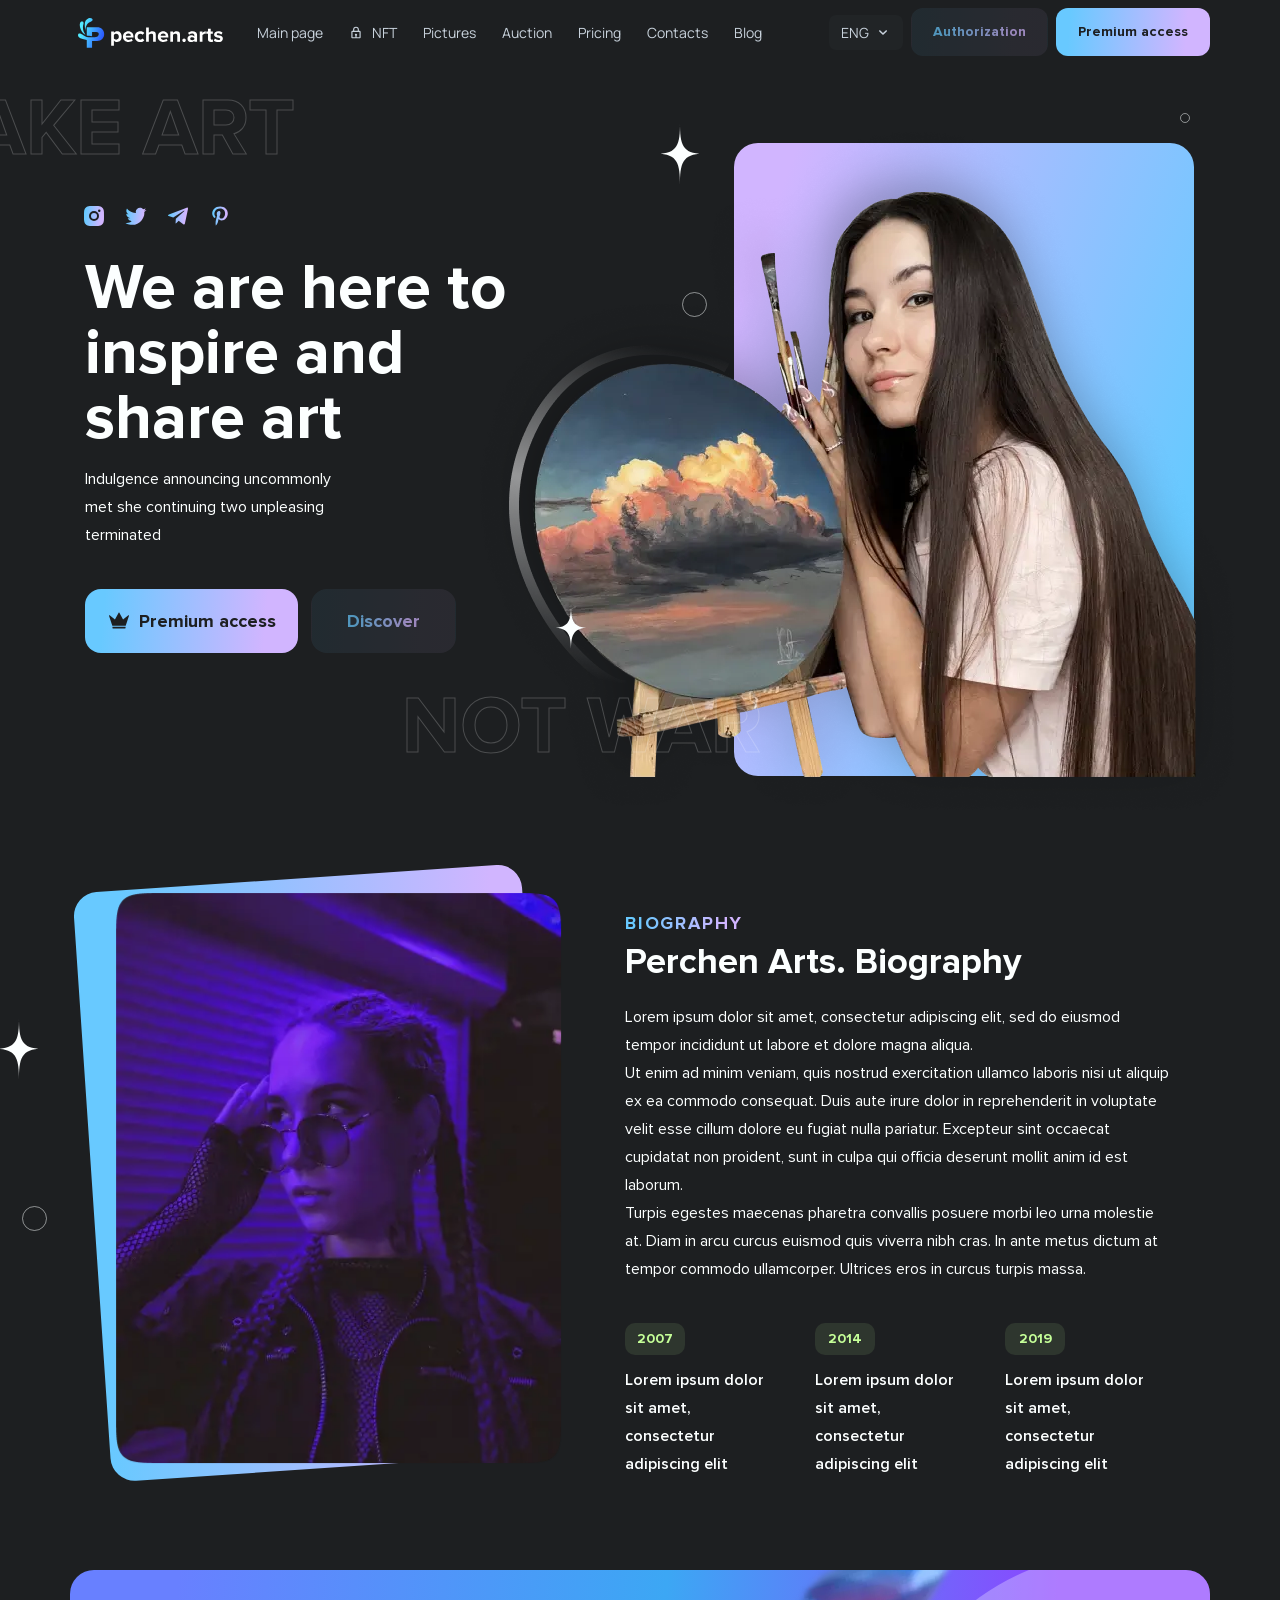
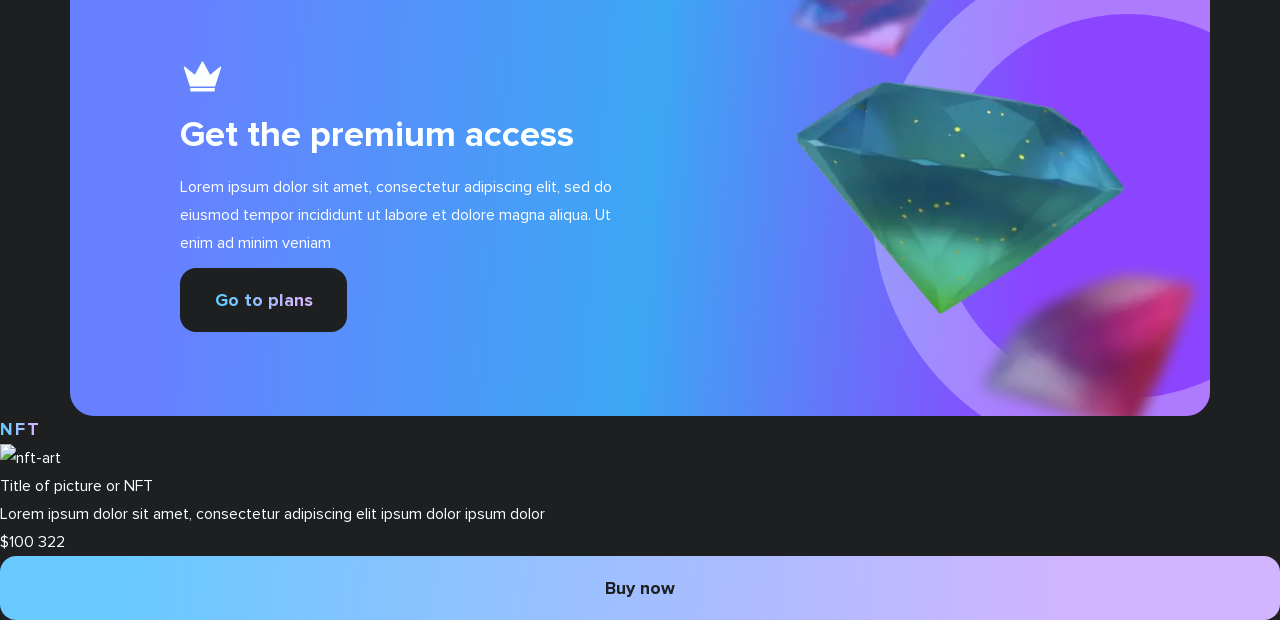
==== commit 149d017e: "Add files via upload" ====
--- a/index.html
+++ b/index.html
@@ -1 +1 @@
-<!DOCTYPE html><html lang="en"><head><meta charset="UTF-8"><meta name="viewport" content="width=device-width,initial-scale=1"><meta name="description" content="Artis-NFT Site"><link rel="stylesheet" href="css/style.min.css"><link rel="stylesheet" href="css/style.main.min.css"><title>Artist-NFT</title><link rel="preconnect" href="https://fonts.googleapis.com"><link rel="preconnect" href="https://fonts.gstatic.com" crossorigin><link href="https://fonts.googleapis.com/css2?family=Manrope:wght@400;700&display=swap" rel="stylesheet"></head><body><header class="header"><div class="header__desktop"><span class="header__logo"><a href="index.html"><img src="icons/logo.svg" alt="logo"></a></span><div class="header__menu menu"><a class="menu__item" href="index.html">Main page</a> <a class="menu__item" href="#"><img src="icons/lock.svg" alt="logo">NFT</a> <a class="menu__item" href="#">Pictures</a> <a class="menu__item" href="#">Auction</a> <a class="menu__item" href="#">Pricing</a> <a class="menu__item" href="#">Contacts</a> <a class="menu__item" href="#">Blog</a></div><div class="header__profile"><div class="header__lang lang-list">ENG<img src="icons/arrow-bottom.svg" alt="arrow-bottom"></div><a href="authorization.html" class="button button_opacity"><span>Authorization</span></a> <a href="#" class="button button_gradient"><span>Premium access</span></a></div><div class="header__mobile"><a href="index.html"><img src="icons/premium-crown.svg" alt="premium"></a><button class="burger-button" aria-label="menu"><span></span></button></div></div><div class="header__burger-menu mobile-menu"><a class="menu__item" href="index.html">Main page</a> <a class="menu__item" href="#"><img src="icons/lock.svg" alt="logo">NFT</a> <a class="menu__item" href="#">Pictures</a> <a class="menu__item" href="#">Auction</a> <a class="menu__item" href="#">Pricing</a> <a class="menu__item" href="#">Contacts</a> <a class="menu__item" href="#">Blog</a> <a href="authorization.html" class="button button_opacity"><span>Authorization</span></a></div></header><main><section class="main-window"><div class="main-window__text"><span class="main-window__social"><a href="#"><img src="icons/inst-gradient.svg" alt="inst"></a><a href="#"><img src="icons/twitter-gradient.svg" alt="twitter"></a><a href="#"><img src="icons/telegram-gradient.svg" alt="telegram"></a><a href="#"><img src="icons/pinterest-gradient.svg" alt="pinterest"></a></span><h1>We are here to inspire and share art</h1><p>Indulgence announcing uncommonly met she continuing two unpleasing terminated</p><span class="main-window__buttons"><a href="#" class="button button_gradient"><img src="icons/crown.svg" alt="crown"><span>Premium access</span></a> <a href="#" class="button button_opacity"><span>Discover</span></a></span></div><div class="main-window__image"><div class="main-window__gradient-box"><picture><source srcset="img/main/girl.webp" type="image/webp"><img src="img/main/girl.png" alt="girl"></picture><picture><source srcset="img/main/arc.webp" type="image/webp"><img src="img/main/arc.png" alt="arc"></picture></div></div><div class="main-window__decor"><div class="decor-circle decor-1"></div><div class="decor-circle decor-2"></div><img src="icons/romb-star.svg" alt="star" class="decor-3"> <img src="icons/romb-star.svg" alt="star" class="decor-4"> <span class="opacity-text decor-5">MAKE ART</span> <span class="opacity-text decor-6">NOT WAR</span></div></section><section class="biography"><div class="biography__image"><div class="biography__gradient-box"><picture><source srcset="img/main/purple-girl.webp" type="image/webp"><img src="img/main/purple-girl.png" alt="purple-girl"></picture></div></div><div class="biography__title"><span class="gradient-text">BIOGRAPHY</span><h2>Perchen Arts. Biography</h2></div><div class="biography__info"><p>Lorem ipsum dolor sit amet, consectetur adipiscing elit, sed do eiusmod tempor incididunt ut labore et dolore magna aliqua.</p><p>Ut enim ad minim veniam, quis nostrud exercitation ullamco laboris nisi ut aliquip ex ea commodo consequat. Duis aute irure dolor in reprehenderit in voluptate velit esse cillum dolore eu fugiat nulla pariatur. Excepteur sint occaecat cupidatat non proident, sunt in culpa qui officia deserunt mollit anim id est laborum.</p><p>Turpis egestes maecenas pharetra convallis posuere morbi leo urna molestie at. Diam in arcu curcus euismod quis viverra nibh cras. In ante metus dictum at tempor commodo ullamcorper. Ultrices eros in curcus turpis massa.</p><div class="biography__history story-bio"><div class="story-bio__item"><div class="story-bio__year story-bio__year_green">2007</div><p>Lorem ipsum dolor sit amet, consectetur adipiscing elit</p></div><div class="story-bio__item"><div class="story-bio__year story-bio__year_green">2014</div><p>Lorem ipsum dolor sit amet, consectetur adipiscing elit</p></div><div class="story-bio__item"><div class="story-bio__year story-bio__year_green">2019</div><p>Lorem ipsum dolor sit amet, consectetur adipiscing elit</p></div></div></div><div class="biography__decor"><div class="decor-circle decor-1"></div><img src="icons/romb-star.svg" alt="star" class="decor-2"></div></section><section class="premium"><div class="premium__text"><img src="icons/crown-white.svg" alt="crown"><h2>Get the premium access</h2><p>Lorem ipsum dolor sit amet, consectetur adipiscing elit, sed do eiusmod tempor incididunt ut labore et dolore magna aliqua. Ut enim ad minim veniam</p><a href="#" class="button button_black"><span>Go to plans</span></a></div><div class="premium__diamonds"><div class="premium__gradient-circle"><picture><source srcset="img/main/blue-diamond.webp" type="image/webp"><img src="img/main/blue-diamond.png" alt="blue-diamond"></picture><picture><source srcset="img/main/green-diamond.webp" type="image/webp"><img src="img/main/green-diamond.png" alt="green-diamond"></picture><picture><source srcset="img/main/red-diamond.webp" type="image/webp"><img src="img/main/red-diamond.png" alt="red-diamond"></picture></div></div></section></main><footer><script src="https://code.jquery.com/jquery-3.6.3.min.js"></script><script src="js/script.js"></script></footer></body></html>+<!DOCTYPE html><html lang="en"><head><meta charset="UTF-8"><meta name="viewport" content="width=device-width,initial-scale=1"><meta name="description" content="Artis-NFT Site"><link rel="stylesheet" href="css/style.min.css"><link rel="stylesheet" href="css/style.main.min.css"><title>Artist-NFT</title><link rel="preconnect" href="https://fonts.googleapis.com"><link rel="preconnect" href="https://fonts.gstatic.com" crossorigin><link href="https://fonts.googleapis.com/css2?family=Manrope:wght@400;700&display=swap" rel="stylesheet"></head><body><link rel="stylesheet" href="https://cdn.jsdelivr.net/npm/swiper@8/swiper-bundle.min.css"><header class="header"><div class="header__desktop"><span class="header__logo"><a href="index.html"><img src="icons/logo.svg" alt="logo"></a></span><div class="header__menu menu"><a class="menu__item" href="index.html">Main page</a> <a class="menu__item lock-category" href="nfts.html"><img src="icons/lock.svg" alt="logo"><span>NFT</span></a> <a class="menu__item" href="#">Pictures</a> <a class="menu__item" href="auction.html">Auction</a> <a class="menu__item" href="#">Pricing</a> <a class="menu__item" href="#">Contacts</a> <a class="menu__item" href="#">Blog</a></div><div class="header__profile"><div class="header__lang lang-list">ENG<img src="icons/arrow-bottom.svg" alt="arrow-bottom"></div><a href="authorization.html" class="button button_opacity account-button"><span>Authorization</span></a> <a href="#" class="button button_gradient premium-button"><span>Premium access</span></a></div><div class="header__mobile"><a href="index.html"><img src="icons/premium-crown.svg" alt="premium"></a><button class="burger-button" aria-label="menu"><span></span></button></div></div><div class="header__burger-menu mobile-menu"><a class="menu__item" href="index.html">Main page</a> <a class="menu__item lock-category" href="nfts.html"><img src="icons/lock.svg" alt="logo"><span>NFT</span></a> <a class="menu__item" href="#">Pictures</a> <a class="menu__item" href="auction.html">Auction</a> <a class="menu__item" href="#">Pricing</a> <a class="menu__item" href="#">Contacts</a> <a class="menu__item" href="#">Blog</a> <a href="authorization.html" class="button button_opacity account-button"><span>Authorization</span></a></div></header><main><section class="main-window"><div class="main-window__text"><span class="main-window__social"><a href="#"><img src="icons/inst-gradient.svg" alt="inst"></a><a href="#"><img src="icons/twitter-gradient.svg" alt="twitter"></a><a href="#"><img src="icons/telegram-gradient.svg" alt="telegram"></a><a href="#"><img src="icons/pinterest-gradient.svg" alt="pinterest"></a></span><h1>We are here to inspire and share art</h1><p>Indulgence announcing uncommonly met she continuing two unpleasing terminated</p><span class="main-window__buttons"><a href="#" class="button button_gradient"><img src="icons/crown.svg" alt="crown"><span>Premium access</span></a> <a href="#" class="button button_opacity"><span>Discover</span></a></span></div><div class="main-window__image"><div class="main-window__gradient-box"><picture><source srcset="img/main/girl.webp" type="image/webp"><img src="img/main/girl.png" alt="girl"></picture><picture><source srcset="img/main/arc.webp" type="image/webp"><img src="img/main/arc.png" alt="arc"></picture></div></div><div class="main-window__decor"><div class="decor-circle decor-1"></div><div class="decor-circle decor-2"></div><img src="icons/romb-star.svg" alt="star" class="decor-3"> <img src="icons/romb-star.svg" alt="star" class="decor-4"> <span class="opacity-text decor-5">MAKE ART</span> <span class="opacity-text decor-6">NOT WAR</span></div></section><section class="biography"><div class="biography__image"><div class="biography__gradient-box"><picture><source srcset="img/main/purple-girl.webp" type="image/webp"><img src="img/main/purple-girl.png" alt="purple-girl"></picture></div></div><div class="biography__title"><span class="gradient-text">BIOGRAPHY</span><h2>Perchen Arts. Biography</h2></div><div class="biography__info"><p>Lorem ipsum dolor sit amet, consectetur adipiscing elit, sed do eiusmod tempor incididunt ut labore et dolore magna aliqua.</p><p>Ut enim ad minim veniam, quis nostrud exercitation ullamco laboris nisi ut aliquip ex ea commodo consequat. Duis aute irure dolor in reprehenderit in voluptate velit esse cillum dolore eu fugiat nulla pariatur. Excepteur sint occaecat cupidatat non proident, sunt in culpa qui officia deserunt mollit anim id est laborum.</p><p>Turpis egestes maecenas pharetra convallis posuere morbi leo urna molestie at. Diam in arcu curcus euismod quis viverra nibh cras. In ante metus dictum at tempor commodo ullamcorper. Ultrices eros in curcus turpis massa.</p><div class="biography__history story-bio"><div class="story-bio__item"><div class="story-bio__year story-bio__year_green">2007</div><p>Lorem ipsum dolor sit amet, consectetur adipiscing elit</p></div><div class="story-bio__item"><div class="story-bio__year story-bio__year_green">2014</div><p>Lorem ipsum dolor sit amet, consectetur adipiscing elit</p></div><div class="story-bio__item"><div class="story-bio__year story-bio__year_green">2019</div><p>Lorem ipsum dolor sit amet, consectetur adipiscing elit</p></div></div></div><div class="biography__decor"><div class="decor-circle decor-1"></div><img src="icons/romb-star.svg" alt="star" class="decor-2"></div></section><section class="premium"><div class="premium__text"><img src="icons/crown-white.svg" alt="crown"><h2>Get the premium access</h2><p>Lorem ipsum dolor sit amet, consectetur adipiscing elit, sed do eiusmod tempor incididunt ut labore et dolore magna aliqua. Ut enim ad minim veniam</p><a href="#" class="button button_black"><span>Go to plans</span></a></div><div class="premium__diamonds"><div class="premium__gradient-circle"><picture><source srcset="img/main/blue-diamond.webp" type="image/webp"><img src="img/main/blue-diamond.png" alt="blue-diamond"></picture><picture><source srcset="img/main/green-diamond.webp" type="image/webp"><img src="img/main/green-diamond.png" alt="green-diamond"></picture><picture><source srcset="img/main/red-diamond.webp" type="image/webp"><img src="img/main/red-diamond.png" alt="red-diamond"></picture></div></div></section><section class="nft-slider swiper"><div class="swiper-wrapper"><div class="swiper-slide"><div class="nft-card"><span class="nft-card__head gradient-text">NFT</span><div class="nft-card__image nft-card__image_blue"><div class="nft-card__image_big-circle"></div><div class="nft-card__image_mid-circle"></div><picture><source srcset="img/nft-art.webp" type="image/webp"><img src="img/nft-art.png" alt="nft-art"></picture></div><div class="nft-card__text"><span>Title of picture or NFT</span><p>Lorem ipsum dolor sit amet, consectetur adipiscing elit ipsum dolor ipsum dolor</p></div><div class="nft-card__price"><span>$100 322</span> <a href="#" class="button button_gradient"><span>Buy now</span></a></div></div></div><div class="swiper-slide"><div class="nft-card"><span class="nft-card__head gradient-text">NFT</span><div class="nft-card__image nft-card__image_purple"><div class="nft-card__image_big-circle"></div><div class="nft-card__image_mid-circle"></div><picture><source srcset="img/nft-art.webp" type="image/webp"><img src="img/nft-art.png" alt="nft-art"></picture></div><div class="nft-card__text"><span>Title of picture or NFT</span><p>Lorem ipsum dolor sit amet, consectetur adipiscing elit ipsum dolor ipsum dolor</p></div><div class="nft-card__price"><span>$100 322</span> <a href="#" class="button button_gradient"><span>Buy now</span></a></div></div></div><div class="swiper-slide"><div class="nft-card"><span class="nft-card__head gradient-text">NFT</span><div class="nft-card__image nft-card__image_green"><div class="nft-card__image_big-circle"></div><div class="nft-card__image_mid-circle"></div><picture><source srcset="img/nft-art.webp" type="image/webp"><img src="img/nft-art.png" alt="nft-art"></picture></div><div class="nft-card__text"><span>Title of picture or NFT</span><p>Lorem ipsum dolor sit amet, consectetur adipiscing elit ipsum dolor ipsum dolor</p></div><div class="nft-card__price"><span>$100 322</span> <a href="#" class="button button_gradient"><span>Buy now</span></a></div></div></div><div class="swiper-slide"><div class="nft-card"><span class="nft-card__head gradient-text">NFT</span><div class="nft-card__image nft-card__image_blue"><div class="nft-card__image_big-circle"></div><div class="nft-card__image_mid-circle"></div><picture><source srcset="img/nft-art.webp" type="image/webp"><img src="img/nft-art.png" alt="nft-art"></picture></div><div class="nft-card__text"><span>Title of picture or NFT</span><p>Lorem ipsum dolor sit amet, consectetur adipiscing elit ipsum dolor ipsum dolor</p></div><div class="nft-card__price"><span>$100 322</span> <a href="#" class="button button_gradient"><span>Buy now</span></a></div></div></div><div class="swiper-slide"><div class="nft-card"><span class="nft-card__head gradient-text">NFT</span><div class="nft-card__image nft-card__image_purple"><div class="nft-card__image_big-circle"></div><div class="nft-card__image_mid-circle"></div><picture><source srcset="img/nft-art.webp" type="image/webp"><img src="img/nft-art.png" alt="nft-art"></picture></div><div class="nft-card__text"><span>Title of picture or NFT</span><p>Lorem ipsum dolor sit amet, consectetur adipiscing elit ipsum dolor ipsum dolor</p></div><div class="nft-card__price"><span>$100 322</span> <a href="#" class="button button_gradient"><span>Buy now</span></a></div></div></div><div class="swiper-slide"><div class="nft-card"><span class="nft-card__head gradient-text">NFT</span><div class="nft-card__image nft-card__image_green"><div class="nft-card__image_big-circle"></div><div class="nft-card__image_mid-circle"></div><picture><source srcset="img/nft-art.webp" type="image/webp"><img src="img/nft-art.png" alt="nft-art"></picture></div><div class="nft-card__text"><span>Title of picture or NFT</span><p>Lorem ipsum dolor sit amet, consectetur adipiscing elit ipsum dolor ipsum dolor</p></div><div class="nft-card__price"><span>$100 322</span> <a href="#" class="button button_gradient"><span>Buy now</span></a></div></div></div></div></section></main><footer class="footer"><script src="https://code.jquery.com/jquery-3.6.3.min.js"></script><script src="js/script.js"></script></footer><script src="https://cdn.jsdelivr.net/npm/swiper@8/swiper-bundle.min.js"></script><script src="js/main.js"></script></body></html>
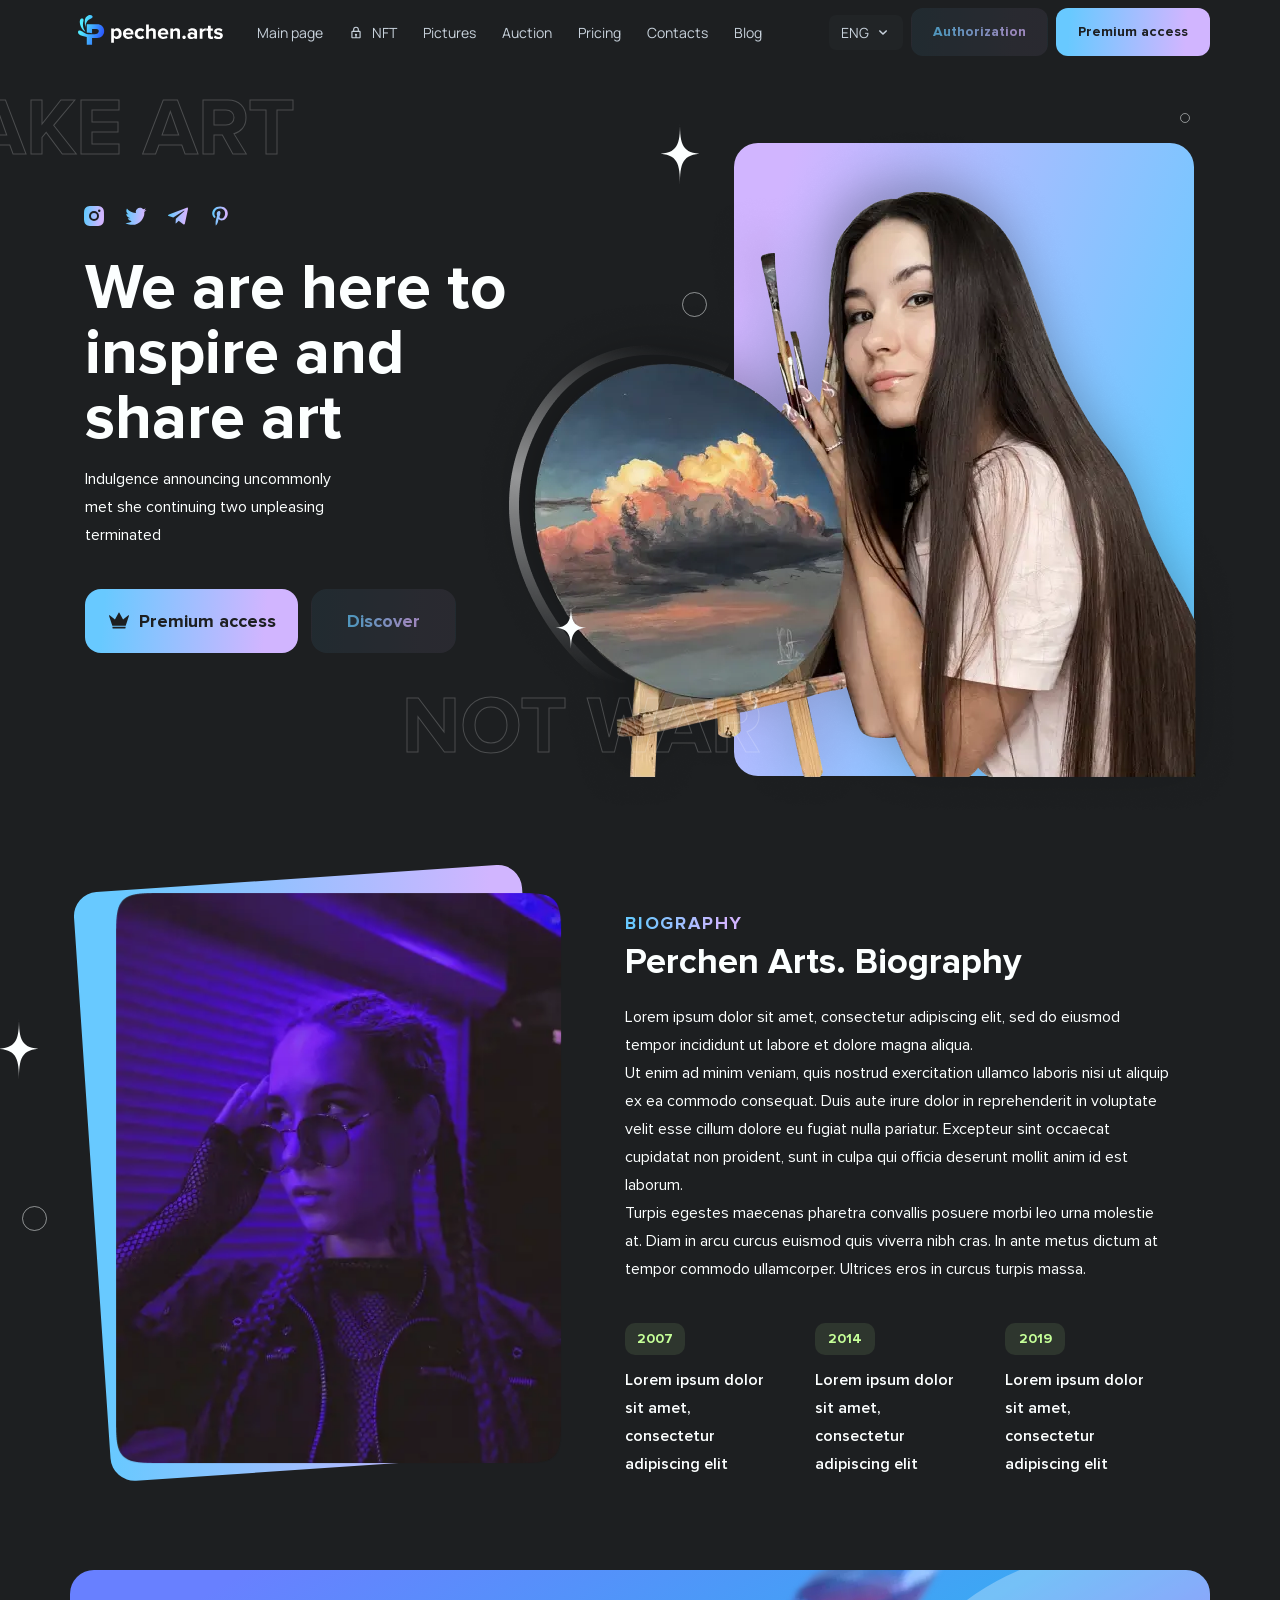
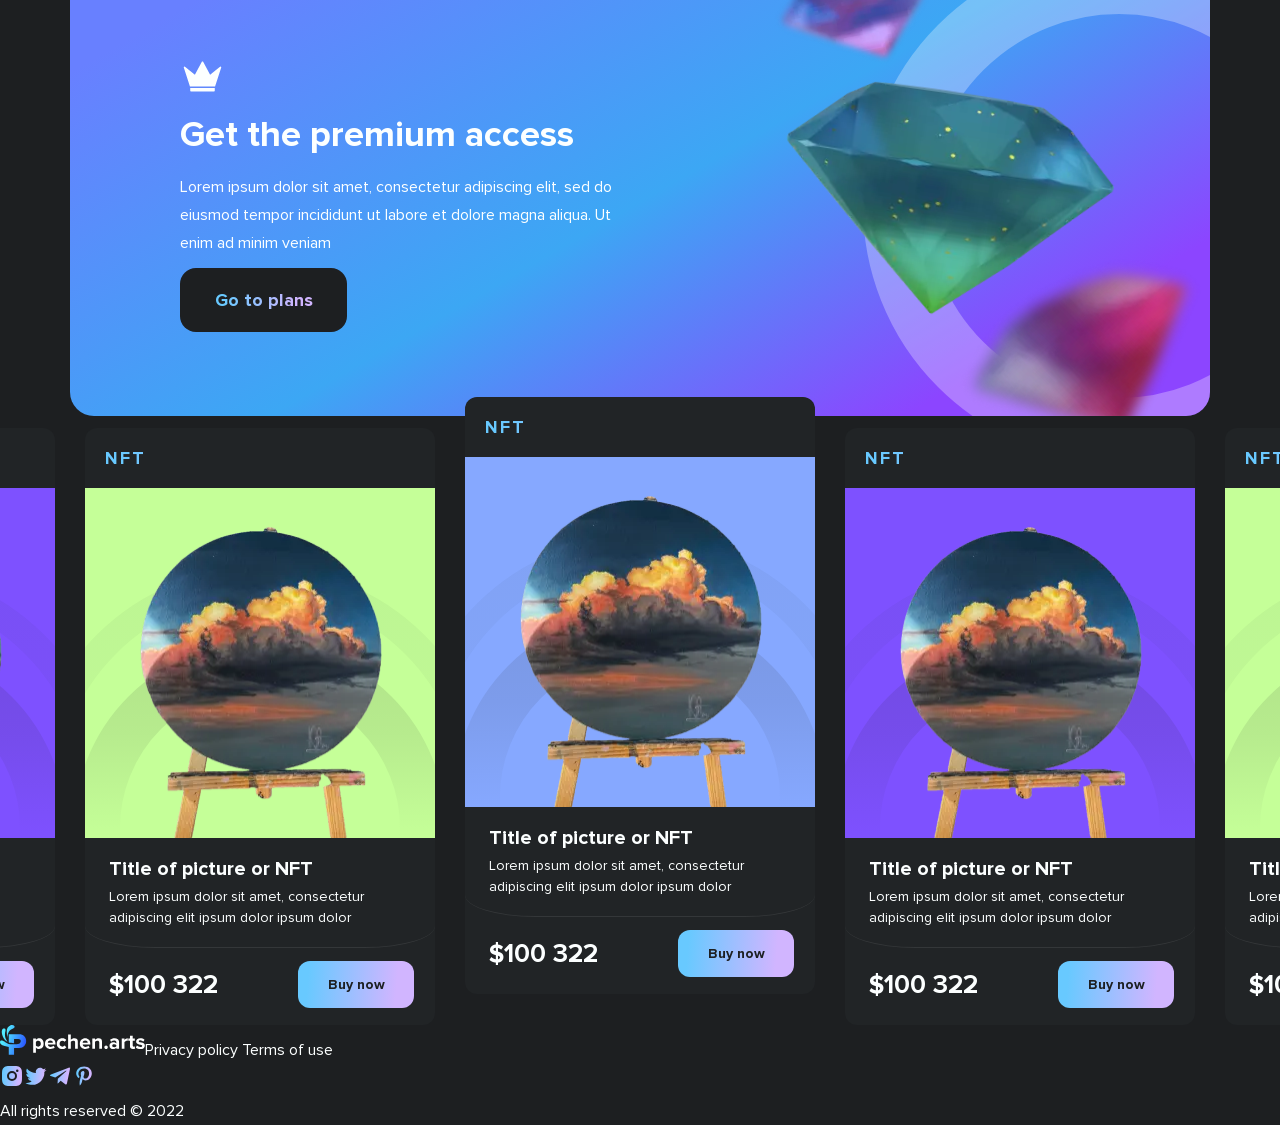
==== commit ff74a0f3: "Add files via upload" ====
--- a/index.html
+++ b/index.html
@@ -1 +1 @@
-<!DOCTYPE html><html lang="en"><head><meta charset="UTF-8"><meta name="viewport" content="width=device-width,initial-scale=1"><meta name="description" content="Artis-NFT Site"><link rel="stylesheet" href="css/style.min.css"><link rel="stylesheet" href="css/style.main.min.css"><title>Artist-NFT</title><link rel="preconnect" href="https://fonts.googleapis.com"><link rel="preconnect" href="https://fonts.gstatic.com" crossorigin><link href="https://fonts.googleapis.com/css2?family=Manrope:wght@400;700&display=swap" rel="stylesheet"></head><body><link rel="stylesheet" href="https://cdn.jsdelivr.net/npm/swiper@8/swiper-bundle.min.css"><header class="header"><div class="header__desktop"><span class="header__logo"><a href="index.html"><img src="icons/logo.svg" alt="logo"></a></span><div class="header__menu menu"><a class="menu__item" href="index.html">Main page</a> <a class="menu__item lock-category" href="nfts.html"><img src="icons/lock.svg" alt="logo"><span>NFT</span></a> <a class="menu__item" href="#">Pictures</a> <a class="menu__item" href="auction.html">Auction</a> <a class="menu__item" href="#">Pricing</a> <a class="menu__item" href="#">Contacts</a> <a class="menu__item" href="#">Blog</a></div><div class="header__profile"><div class="header__lang lang-list">ENG<img src="icons/arrow-bottom.svg" alt="arrow-bottom"></div><a href="authorization.html" class="button button_opacity account-button"><span>Authorization</span></a> <a href="#" class="button button_gradient premium-button"><span>Premium access</span></a></div><div class="header__mobile"><a href="index.html"><img src="icons/premium-crown.svg" alt="premium"></a><button class="burger-button" aria-label="menu"><span></span></button></div></div><div class="header__burger-menu mobile-menu"><a class="menu__item" href="index.html">Main page</a> <a class="menu__item lock-category" href="nfts.html"><img src="icons/lock.svg" alt="logo"><span>NFT</span></a> <a class="menu__item" href="#">Pictures</a> <a class="menu__item" href="auction.html">Auction</a> <a class="menu__item" href="#">Pricing</a> <a class="menu__item" href="#">Contacts</a> <a class="menu__item" href="#">Blog</a> <a href="authorization.html" class="button button_opacity account-button"><span>Authorization</span></a></div></header><main><section class="main-window"><div class="main-window__text"><span class="main-window__social"><a href="#"><img src="icons/inst-gradient.svg" alt="inst"></a><a href="#"><img src="icons/twitter-gradient.svg" alt="twitter"></a><a href="#"><img src="icons/telegram-gradient.svg" alt="telegram"></a><a href="#"><img src="icons/pinterest-gradient.svg" alt="pinterest"></a></span><h1>We are here to inspire and share art</h1><p>Indulgence announcing uncommonly met she continuing two unpleasing terminated</p><span class="main-window__buttons"><a href="#" class="button button_gradient"><img src="icons/crown.svg" alt="crown"><span>Premium access</span></a> <a href="#" class="button button_opacity"><span>Discover</span></a></span></div><div class="main-window__image"><div class="main-window__gradient-box"><picture><source srcset="img/main/girl.webp" type="image/webp"><img src="img/main/girl.png" alt="girl"></picture><picture><source srcset="img/main/arc.webp" type="image/webp"><img src="img/main/arc.png" alt="arc"></picture></div></div><div class="main-window__decor"><div class="decor-circle decor-1"></div><div class="decor-circle decor-2"></div><img src="icons/romb-star.svg" alt="star" class="decor-3"> <img src="icons/romb-star.svg" alt="star" class="decor-4"> <span class="opacity-text decor-5">MAKE ART</span> <span class="opacity-text decor-6">NOT WAR</span></div></section><section class="biography"><div class="biography__image"><div class="biography__gradient-box"><picture><source srcset="img/main/purple-girl.webp" type="image/webp"><img src="img/main/purple-girl.png" alt="purple-girl"></picture></div></div><div class="biography__title"><span class="gradient-text">BIOGRAPHY</span><h2>Perchen Arts. Biography</h2></div><div class="biography__info"><p>Lorem ipsum dolor sit amet, consectetur adipiscing elit, sed do eiusmod tempor incididunt ut labore et dolore magna aliqua.</p><p>Ut enim ad minim veniam, quis nostrud exercitation ullamco laboris nisi ut aliquip ex ea commodo consequat. Duis aute irure dolor in reprehenderit in voluptate velit esse cillum dolore eu fugiat nulla pariatur. Excepteur sint occaecat cupidatat non proident, sunt in culpa qui officia deserunt mollit anim id est laborum.</p><p>Turpis egestes maecenas pharetra convallis posuere morbi leo urna molestie at. Diam in arcu curcus euismod quis viverra nibh cras. In ante metus dictum at tempor commodo ullamcorper. Ultrices eros in curcus turpis massa.</p><div class="biography__history story-bio"><div class="story-bio__item"><div class="story-bio__year story-bio__year_green">2007</div><p>Lorem ipsum dolor sit amet, consectetur adipiscing elit</p></div><div class="story-bio__item"><div class="story-bio__year story-bio__year_green">2014</div><p>Lorem ipsum dolor sit amet, consectetur adipiscing elit</p></div><div class="story-bio__item"><div class="story-bio__year story-bio__year_green">2019</div><p>Lorem ipsum dolor sit amet, consectetur adipiscing elit</p></div></div></div><div class="biography__decor"><div class="decor-circle decor-1"></div><img src="icons/romb-star.svg" alt="star" class="decor-2"></div></section><section class="premium"><div class="premium__text"><img src="icons/crown-white.svg" alt="crown"><h2>Get the premium access</h2><p>Lorem ipsum dolor sit amet, consectetur adipiscing elit, sed do eiusmod tempor incididunt ut labore et dolore magna aliqua. Ut enim ad minim veniam</p><a href="#" class="button button_black"><span>Go to plans</span></a></div><div class="premium__diamonds"><div class="premium__gradient-circle"><picture><source srcset="img/main/blue-diamond.webp" type="image/webp"><img src="img/main/blue-diamond.png" alt="blue-diamond"></picture><picture><source srcset="img/main/green-diamond.webp" type="image/webp"><img src="img/main/green-diamond.png" alt="green-diamond"></picture><picture><source srcset="img/main/red-diamond.webp" type="image/webp"><img src="img/main/red-diamond.png" alt="red-diamond"></picture></div></div></section><section class="nft-slider swiper"><div class="swiper-wrapper"><div class="swiper-slide"><div class="nft-card"><span class="nft-card__head gradient-text">NFT</span><div class="nft-card__image nft-card__image_blue"><div class="nft-card__image_big-circle"></div><div class="nft-card__image_mid-circle"></div><picture><source srcset="img/nft-art.webp" type="image/webp"><img src="img/nft-art.png" alt="nft-art"></picture></div><div class="nft-card__text"><span>Title of picture or NFT</span><p>Lorem ipsum dolor sit amet, consectetur adipiscing elit ipsum dolor ipsum dolor</p></div><div class="nft-card__price"><span>$100 322</span> <a href="#" class="button button_gradient"><span>Buy now</span></a></div></div></div><div class="swiper-slide"><div class="nft-card"><span class="nft-card__head gradient-text">NFT</span><div class="nft-card__image nft-card__image_purple"><div class="nft-card__image_big-circle"></div><div class="nft-card__image_mid-circle"></div><picture><source srcset="img/nft-art.webp" type="image/webp"><img src="img/nft-art.png" alt="nft-art"></picture></div><div class="nft-card__text"><span>Title of picture or NFT</span><p>Lorem ipsum dolor sit amet, consectetur adipiscing elit ipsum dolor ipsum dolor</p></div><div class="nft-card__price"><span>$100 322</span> <a href="#" class="button button_gradient"><span>Buy now</span></a></div></div></div><div class="swiper-slide"><div class="nft-card"><span class="nft-card__head gradient-text">NFT</span><div class="nft-card__image nft-card__image_green"><div class="nft-card__image_big-circle"></div><div class="nft-card__image_mid-circle"></div><picture><source srcset="img/nft-art.webp" type="image/webp"><img src="img/nft-art.png" alt="nft-art"></picture></div><div class="nft-card__text"><span>Title of picture or NFT</span><p>Lorem ipsum dolor sit amet, consectetur adipiscing elit ipsum dolor ipsum dolor</p></div><div class="nft-card__price"><span>$100 322</span> <a href="#" class="button button_gradient"><span>Buy now</span></a></div></div></div><div class="swiper-slide"><div class="nft-card"><span class="nft-card__head gradient-text">NFT</span><div class="nft-card__image nft-card__image_blue"><div class="nft-card__image_big-circle"></div><div class="nft-card__image_mid-circle"></div><picture><source srcset="img/nft-art.webp" type="image/webp"><img src="img/nft-art.png" alt="nft-art"></picture></div><div class="nft-card__text"><span>Title of picture or NFT</span><p>Lorem ipsum dolor sit amet, consectetur adipiscing elit ipsum dolor ipsum dolor</p></div><div class="nft-card__price"><span>$100 322</span> <a href="#" class="button button_gradient"><span>Buy now</span></a></div></div></div><div class="swiper-slide"><div class="nft-card"><span class="nft-card__head gradient-text">NFT</span><div class="nft-card__image nft-card__image_purple"><div class="nft-card__image_big-circle"></div><div class="nft-card__image_mid-circle"></div><picture><source srcset="img/nft-art.webp" type="image/webp"><img src="img/nft-art.png" alt="nft-art"></picture></div><div class="nft-card__text"><span>Title of picture or NFT</span><p>Lorem ipsum dolor sit amet, consectetur adipiscing elit ipsum dolor ipsum dolor</p></div><div class="nft-card__price"><span>$100 322</span> <a href="#" class="button button_gradient"><span>Buy now</span></a></div></div></div><div class="swiper-slide"><div class="nft-card"><span class="nft-card__head gradient-text">NFT</span><div class="nft-card__image nft-card__image_green"><div class="nft-card__image_big-circle"></div><div class="nft-card__image_mid-circle"></div><picture><source srcset="img/nft-art.webp" type="image/webp"><img src="img/nft-art.png" alt="nft-art"></picture></div><div class="nft-card__text"><span>Title of picture or NFT</span><p>Lorem ipsum dolor sit amet, consectetur adipiscing elit ipsum dolor ipsum dolor</p></div><div class="nft-card__price"><span>$100 322</span> <a href="#" class="button button_gradient"><span>Buy now</span></a></div></div></div></div></section></main><footer class="footer"><script src="https://code.jquery.com/jquery-3.6.3.min.js"></script><script src="js/script.js"></script></footer><script src="https://cdn.jsdelivr.net/npm/swiper@8/swiper-bundle.min.js"></script><script src="js/main.js"></script></body></html>+<!DOCTYPE html><html lang="en"><head><meta charset="UTF-8"><meta name="viewport" content="width=device-width,initial-scale=1"><meta name="description" content="Artis-NFT Site"><link rel="stylesheet" href="css/style.min.css"><link rel="stylesheet" href="css/style.main.min.css"><title>Artist-NFT</title><link rel="preconnect" href="https://fonts.googleapis.com"><link rel="preconnect" href="https://fonts.gstatic.com" crossorigin><link href="https://fonts.googleapis.com/css2?family=Manrope:wght@400;700&display=swap" rel="stylesheet"></head><body><link rel="stylesheet" href="https://cdn.jsdelivr.net/npm/swiper@8/swiper-bundle.min.css"><header class="header"><div class="header__desktop"><span class="header__logo"><a href="index.html"><img src="icons/logo.svg" alt="logo"></a></span><div class="header__menu menu"><a class="menu__item" href="index.html">Main page</a> <a class="menu__item lock-category" href="nfts.html"><img src="icons/lock.svg" alt="logo"><span>NFT</span></a> <a class="menu__item" href="#">Pictures</a> <a class="menu__item" href="auction.html">Auction</a> <a class="menu__item" href="#">Pricing</a> <a class="menu__item" href="#">Contacts</a> <a class="menu__item" href="#">Blog</a></div><div class="header__profile"><div class="header__lang lang-list">ENG<img src="icons/arrow-bottom.svg" alt="arrow-bottom"></div><a href="authorization.html" class="button button_opacity account-button"><span>Authorization</span></a> <a href="#" class="button button_gradient premium-button"><span>Premium access</span></a></div><div class="header__mobile"><a href="index.html"><img src="icons/premium-crown.svg" alt="premium"></a><button class="burger-button" aria-label="menu"><span></span></button></div></div><div class="header__burger-menu mobile-menu"><a class="menu__item" href="index.html">Main page</a> <a class="menu__item lock-category" href="nfts.html"><img src="icons/lock.svg" alt="logo"><span>NFT</span></a> <a class="menu__item" href="#">Pictures</a> <a class="menu__item" href="auction.html">Auction</a> <a class="menu__item" href="#">Pricing</a> <a class="menu__item" href="#">Contacts</a> <a class="menu__item" href="#">Blog</a> <a href="authorization.html" class="button button_opacity account-button"><span>Authorization</span></a></div></header><main><section class="main-window"><div class="main-window__text"><span class="main-window__social"><a href="#"><img src="icons/inst-gradient.svg" alt="inst"></a><a href="#"><img src="icons/twitter-gradient.svg" alt="twitter"></a><a href="#"><img src="icons/telegram-gradient.svg" alt="telegram"></a><a href="#"><img src="icons/pinterest-gradient.svg" alt="pinterest"></a></span><h1>We are here to inspire and share art</h1><p>Indulgence announcing uncommonly met she continuing two unpleasing terminated</p><span class="main-window__buttons"><a href="#" class="button button_gradient"><img src="icons/crown.svg" alt="crown"><span>Premium access</span></a> <a href="#" class="button button_opacity"><span>Discover</span></a></span></div><div class="main-window__image"><div class="main-window__gradient-box"><picture><source srcset="img/main/girl.webp" type="image/webp"><img src="img/main/girl.png" alt="girl"></picture><picture><source srcset="img/main/arc.webp" type="image/webp"><img src="img/main/arc.png" alt="arc"></picture></div></div><div class="main-window__decor"><div class="decor-circle decor-1"></div><div class="decor-circle decor-2"></div><img src="icons/romb-star.svg" alt="star" class="decor-3"> <img src="icons/romb-star.svg" alt="star" class="decor-4"> <span class="opacity-text decor-5">MAKE ART</span> <span class="opacity-text decor-6">NOT WAR</span></div></section><section class="biography"><div class="biography__image"><div class="biography__gradient-box"><picture><source srcset="img/main/purple-girl.webp" type="image/webp"><img src="img/main/purple-girl.png" loading="lazy" alt="purple-girl"></picture></div></div><div class="biography__title"><span class="gradient-text">BIOGRAPHY</span><h2>Perchen Arts. Biography</h2></div><div class="biography__info"><p>Lorem ipsum dolor sit amet, consectetur adipiscing elit, sed do eiusmod tempor incididunt ut labore et dolore magna aliqua.</p><p>Ut enim ad minim veniam, quis nostrud exercitation ullamco laboris nisi ut aliquip ex ea commodo consequat. Duis aute irure dolor in reprehenderit in voluptate velit esse cillum dolore eu fugiat nulla pariatur. Excepteur sint occaecat cupidatat non proident, sunt in culpa qui officia deserunt mollit anim id est laborum.</p><p>Turpis egestes maecenas pharetra convallis posuere morbi leo urna molestie at. Diam in arcu curcus euismod quis viverra nibh cras. In ante metus dictum at tempor commodo ullamcorper. Ultrices eros in curcus turpis massa.</p><div class="biography__history story-bio"><div class="story-bio__item"><div class="story-bio__year story-bio__year_green">2007</div><p>Lorem ipsum dolor sit amet, consectetur adipiscing elit</p></div><div class="story-bio__item"><div class="story-bio__year story-bio__year_green">2014</div><p>Lorem ipsum dolor sit amet, consectetur adipiscing elit</p></div><div class="story-bio__item"><div class="story-bio__year story-bio__year_green">2019</div><p>Lorem ipsum dolor sit amet, consectetur adipiscing elit</p></div></div></div><div class="biography__decor"><div class="decor-circle decor-1"></div><img src="icons/romb-star.svg" alt="star" class="decor-2"></div></section><section class="premium"><div class="premium__text"><img src="icons/crown-white.svg" alt="crown"><h2>Get the premium access</h2><p>Lorem ipsum dolor sit amet, consectetur adipiscing elit, sed do eiusmod tempor incididunt ut labore et dolore magna aliqua. Ut enim ad minim veniam</p><a href="#" class="button button_black"><span>Go to plans</span></a></div><div class="premium__diamonds"><div class="premium__gradient-circle"><picture><source srcset="img/main/blue-diamond.webp" type="image/webp"><img src="img/main/blue-diamond.png" alt="blue-diamond"></picture><picture><source srcset="img/main/green-diamond.webp" type="image/webp"><img src="img/main/green-diamond.png" alt="green-diamond"></picture><picture><source srcset="img/main/red-diamond.webp" type="image/webp"><img src="img/main/red-diamond.png" alt="red-diamond"></picture></div></div></section><section class="nft-slider swiper"><div class="swiper-wrapper"><div class="swiper-slide"><div class="nft-card"><span class="nft-card__head gradient-text">NFT</span><div class="nft-card__image nft-card__image_blue"><div class="nft-card__image_big-circle"></div><div class="nft-card__image_mid-circle"></div><picture><source srcset="img/nft-art.webp" type="image/webp"><img src="img/nft-art.png" alt="nft-art"></picture></div><div class="nft-card__text"><span>Title of picture or NFT</span><p>Lorem ipsum dolor sit amet, consectetur adipiscing elit ipsum dolor ipsum dolor</p></div><div class="nft-card__price"><span>$100 322</span> <a href="#" class="button button_gradient"><span>Buy now</span></a></div></div></div><div class="swiper-slide"><div class="nft-card"><span class="nft-card__head gradient-text">NFT</span><div class="nft-card__image nft-card__image_purple"><div class="nft-card__image_big-circle"></div><div class="nft-card__image_mid-circle"></div><picture><source srcset="img/nft-art.webp" type="image/webp"><img src="img/nft-art.png" alt="nft-art"></picture></div><div class="nft-card__text"><span>Title of picture or NFT</span><p>Lorem ipsum dolor sit amet, consectetur adipiscing elit ipsum dolor ipsum dolor</p></div><div class="nft-card__price"><span>$100 322</span> <a href="#" class="button button_gradient"><span>Buy now</span></a></div></div></div><div class="swiper-slide"><div class="nft-card"><span class="nft-card__head gradient-text">NFT</span><div class="nft-card__image nft-card__image_green"><div class="nft-card__image_big-circle"></div><div class="nft-card__image_mid-circle"></div><picture><source srcset="img/nft-art.webp" type="image/webp"><img src="img/nft-art.png" alt="nft-art"></picture></div><div class="nft-card__text"><span>Title of picture or NFT</span><p>Lorem ipsum dolor sit amet, consectetur adipiscing elit ipsum dolor ipsum dolor</p></div><div class="nft-card__price"><span>$100 322</span> <a href="#" class="button button_gradient"><span>Buy now</span></a></div></div></div><div class="swiper-slide"><div class="nft-card"><span class="nft-card__head gradient-text">NFT</span><div class="nft-card__image nft-card__image_blue"><div class="nft-card__image_big-circle"></div><div class="nft-card__image_mid-circle"></div><picture><source srcset="img/nft-art.webp" type="image/webp"><img src="img/nft-art.png" alt="nft-art"></picture></div><div class="nft-card__text"><span>Title of picture or NFT</span><p>Lorem ipsum dolor sit amet, consectetur adipiscing elit ipsum dolor ipsum dolor</p></div><div class="nft-card__price"><span>$100 322</span> <a href="#" class="button button_gradient"><span>Buy now</span></a></div></div></div><div class="swiper-slide"><div class="nft-card"><span class="nft-card__head gradient-text">NFT</span><div class="nft-card__image nft-card__image_purple"><div class="nft-card__image_big-circle"></div><div class="nft-card__image_mid-circle"></div><picture><source srcset="img/nft-art.webp" type="image/webp"><img src="img/nft-art.png" alt="nft-art"></picture></div><div class="nft-card__text"><span>Title of picture or NFT</span><p>Lorem ipsum dolor sit amet, consectetur adipiscing elit ipsum dolor ipsum dolor</p></div><div class="nft-card__price"><span>$100 322</span> <a href="#" class="button button_gradient"><span>Buy now</span></a></div></div></div><div class="swiper-slide"><div class="nft-card"><span class="nft-card__head gradient-text">NFT</span><div class="nft-card__image nft-card__image_green"><div class="nft-card__image_big-circle"></div><div class="nft-card__image_mid-circle"></div><picture><source srcset="img/nft-art.webp" type="image/webp"><img src="img/nft-art.png" alt="nft-art"></picture></div><div class="nft-card__text"><span>Title of picture or NFT</span><p>Lorem ipsum dolor sit amet, consectetur adipiscing elit ipsum dolor ipsum dolor</p></div><div class="nft-card__price"><span>$100 322</span> <a href="#" class="button button_gradient"><span>Buy now</span></a></div></div></div></div></section></main><footer class="footer"><div class="footer__info"><div><a href="index.html" class="footer__logo"><img src="icons/logo.svg" alt="logo"></a><a href="#">Privacy policy</a> <a href="#">Terms of use</a></div><div class="footer__social"><a href="#"><img src="icons/inst-gradient.svg" alt="inst"></a><a href="#"><img src="icons/twitter-gradient.svg" alt="twitter"></a><a href="#"><img src="icons/telegram-gradient.svg" alt="telegram"></a><a href="#"><img src="icons/pinterest-gradient.svg" alt="pinterest"></a></div></div><div class="footer__cop">All rights reserved © 2022</div><script src="js/script.js"></script></footer><script src="https://cdn.jsdelivr.net/npm/swiper@8/swiper-bundle.min.js"></script><script src="js/main.js"></script></body></html>
--- a/css/style.min.css
+++ b/css/style.min.css
@@ -1 +1 @@
-.header{position:fixed;top:0;left:0;display:-webkit-box;display:-ms-flexbox;display:flex;-webkit-box-align:center;-ms-flex-align:center;align-items:center;width:100vw;height:64px;color:#c8d2dc;background:#1d1f21;z-index:999}.header__desktop{display:-webkit-box;display:-ms-flexbox;display:flex;-webkit-box-align:center;-ms-flex-align:center;align-items:center;margin:0 auto;max-width:1180px;width:100%;height:100%;padding:0 20px}.header__logo{margin:10px 34px 0 8px}.header__menu{font-family:Manrope;font-weight:400;font-size:14px;line-height:20px}.header__profile{display:-webkit-box;display:-ms-flexbox;display:flex;-webkit-box-align:center;-ms-flex-align:center;align-items:center;margin-left:auto;font-family:Manrope;font-weight:400;font-size:14px;line-height:19px}.header__profile>:not(:last-child){margin-right:8px}.header__profile .button{height:48px;border-radius:12px;font-size:14px;line-height:20px}.header__mobile{display:-webkit-box;display:-ms-flexbox;display:flex;-webkit-box-align:center;-ms-flex-align:center;align-items:center;gap:14px;margin-left:auto}.header__mobile img{margin-top:10px}.header__burger-menu{font-family:Manrope;font-weight:400;font-size:20px;line-height:25px}.header:has(.mobile-menu.opened) .burger-button span{width:0}.header:has(.mobile-menu.opened) .burger-button span::before{width:16px;-webkit-transform:translate(0,-1px) rotate(45deg);-ms-transform:translate(0,-1px) rotate(45deg);transform:translate(0,-1px) rotate(45deg)}.header:has(.mobile-menu.opened) .burger-button span::after{width:16px;-webkit-transform:translate(0,1px) rotate(-45deg);-ms-transform:translate(0,1px) rotate(-45deg);transform:translate(0,1px) rotate(-45deg)}.lang-list{display:-webkit-box;display:-ms-flexbox;display:flex;-webkit-box-pack:center;-ms-flex-pack:center;justify-content:center;-webkit-box-align:center;-ms-flex-align:center;align-items:center;gap:5px;width:74px;height:35px;background:#212426;border-radius:7px}.burger-button{position:relative;display:-webkit-box;display:-ms-flexbox;display:flex;-webkit-box-align:center;-ms-flex-align:center;align-items:center;width:16px;height:16px}.burger-button span{-webkit-transition:all .1s ease 0s;-o-transition:all .1s ease 0s;transition:all .1s ease 0s}.burger-button span,.burger-button span::after,.burger-button span::before{display:-webkit-box;display:-ms-flexbox;display:flex;width:16px;height:2px;border-radius:2px;background:#fcffff}.burger-button span::after,.burger-button span::before{content:"";position:absolute;right:0;-webkit-transition:all .5s ease 0s;-o-transition:all .5s ease 0s;transition:all .5s ease 0s}.burger-button span::before{width:8px;-webkit-transform:translate(0,-6px);-ms-transform:translate(0,-6px);transform:translate(0,-6px)}.burger-button span::after{width:12px;-webkit-transform:translate(0,6px);-ms-transform:translate(0,6px);transform:translate(0,6px)}.menu{display:-webkit-box;display:-ms-flexbox;display:flex;-webkit-box-align:center;-ms-flex-align:center;align-items:center;-ms-flex-wrap:wrap;flex-wrap:wrap;margin-top:1px}.menu>:not(:last-child){margin-right:26px}.menu__item{display:-webkit-box;display:-ms-flexbox;display:flex;-webkit-box-align:center;-ms-flex-align:center;align-items:center;gap:9px;-webkit-transition:.15s ease 0s;-o-transition:.15s ease 0s;transition:.15s ease 0s}.menu__item:hover{text-shadow:#6200ff 0 0 5px,rgba(144,75,255,.8705882353) 0 0 10px}.mobile-menu{position:fixed;top:0;right:-110vw;display:-webkit-box;display:-ms-flexbox;display:flex;-webkit-box-orient:vertical;-webkit-box-direction:normal;-ms-flex-direction:column;flex-direction:column;-webkit-box-align:center;-ms-flex-align:center;align-items:center;width:100vw;height:100vh;padding:90px 30px;z-index:1;border:2px solid rgba(0,0,0,0);border-right:#091217;background:-o-linear-gradient(355.22deg,#091217 9.27%,#0d0914 84.06%) padding-box,-o-linear-gradient(355.22deg,#68c9ff 9.27%,#d1b5ff 84.06%) border-box;background:linear-gradient(94.78deg,#091217 9.27%,#0d0914 84.06%) padding-box,linear-gradient(94.78deg,#68c9ff 9.27%,#d1b5ff 84.06%) border-box;-webkit-transition:all .5s ease 0s;-o-transition:all .5s ease 0s;transition:all .5s ease 0s}.mobile-menu.opened{right:0}.mobile-menu>:not(:last-child){margin-bottom:20px}.mobile-menu>:not(.button):hover{color:#000;text-shadow:0 0 5px #a56eff,0 0 5px #ab76ff}.mobile-menu .button:hover{-webkit-box-shadow:0 0 10px rgba(134,59,255,.4392156863),0 0 10px rgba(134,59,255,.4392156863);box-shadow:0 0 10px rgba(134,59,255,.4392156863),0 0 10px rgba(134,59,255,.4392156863)}.mobile-menu img{width:30px;height:30px}@font-face{font-family:"Proxima Nova";src:url(../../fonts/ProximaNova-Extrabld.woff) format(woff),url(../../fonts/ProximaNova-Extrabld.ttf) format(truetype);font-weight:800}@font-face{font-family:"Proxima Nova";src:url(../../fonts/ProximaNova-Bold.woff) format(woff),url(../../fonts/ProximaNova-Bold.ttf) format(truetype);font-weight:700}@font-face{font-family:"Proxima Nova";src:url(../../fonts/ProximaNova-Semibold.woff) format(woff),url(../../fonts/ProximaNova-Semibold.ttf) format(truetype);font-weight:600}@font-face{font-family:"Proxima Nova";src:url(../../fonts/ProximaNova-Regular.woff) format(woff),url(../../fonts/ProximaNova-Regular.ttf) format(truetype);font-weight:400}@font-face{font-family:"Proxima Nova";src:url(../../fonts/ProximaNova-Light.woff) format(woff),url(../../fonts/ProximaNova-Light.ttf) format(truetype);font-weight:300}.button{display:-webkit-box;display:-ms-flexbox;display:flex;-webkit-box-align:center;-ms-flex-align:center;align-items:center;-webkit-box-pack:center;-ms-flex-pack:center;justify-content:center;min-width:116px;height:64px;padding:0 21px;border-radius:16px;-webkit-transition:.15s ease 0s;-o-transition:.15s ease 0s;transition:.15s ease 0s;font-family:"Proxima Nova";font-weight:700;font-size:18px;line-height:26px;white-space:nowrap}.button_gradient{background:-o-linear-gradient(355.22deg,#68c9ff 9.27%,#d1b5ff 84.06%) border-box,-o-linear-gradient(355.22deg,#68c9ff 9.27%,#d1b5ff 84.06%) padding-box;background:linear-gradient(94.78deg,#68c9ff 9.27%,#d1b5ff 84.06%) border-box,linear-gradient(94.78deg,#68c9ff 9.27%,#d1b5ff 84.06%) padding-box;border:.5px solid rgba(0,0,0,0)}.button_gradient:hover{-webkit-box-shadow:0 0 10px rgba(104,201,255,.8235294118);box-shadow:0 0 10px rgba(104,201,255,.8235294118);border:.5px solid #1d1f21}.button_gradient span{color:#1d1f21}.button_opacity{background:-o-linear-gradient(355.22deg,rgba(104,201,255,.1) 9.27%,rgba(209,181,255,.1) 84.06%);background:linear-gradient(94.78deg,rgba(104,201,255,.1) 9.27%,rgba(209,181,255,.1) 84.06%);opacity:.7;border:.5px solid rgba(0,0,0,0)}.button_opacity:hover{-webkit-box-shadow:0 0 10px #bd94ff;box-shadow:0 0 10px #bd94ff;border:.5px solid #bd94ff}.button_opacity span{background:-o-linear-gradient(355.22deg,#68c9ff 9.27%,#d1b5ff 84.06%);background:linear-gradient(94.78deg,#68c9ff 9.27%,#d1b5ff 84.06%);background-clip:text;-webkit-background-clip:text;color:rgba(0,0,0,0)}.button_black{background:#1d1f21;border:.5px solid rgba(0,0,0,0)}.button_black:hover{-webkit-box-shadow:0 0 5px #4f00cf,0 0 10px #5200d5;box-shadow:0 0 5px #4f00cf,0 0 10px #5200d5;border:.5px solid #bd94ff}.button_black span{background:-o-linear-gradient(355.22deg,#68c9ff 9.27%,#d1b5ff 84.06%);background:linear-gradient(94.78deg,#68c9ff 9.27%,#d1b5ff 84.06%);background-clip:text;-webkit-background-clip:text;color:rgba(0,0,0,0)}.decor-circle{position:absolute;width:25px;height:25px;opacity:.5;pointer-events:none;border:1px solid #fcffff;border-radius:50%}.opacity-text{font-family:"Proxima Nova";font-style:normal;font-weight:700;font-size:80px;line-height:97px;color:rgba(0,0,0,0);-webkit-text-stroke:1px #fff;opacity:.2;white-space:nowrap}*,::after,::before{padding:0;margin:0;border:0;-webkit-box-sizing:border-box;box-sizing:border-box}a{text-decoration:none;color:inherit;cursor:pointer}li,ol,ul{list-style:none}h1,h2,h3,h4,h5,h6{font-family:"Proxima Nova";font-style:normal;font-weight:700;color:#fcffff}img{width:initial;height:initial}body,html{position:relative;width:100vw}main{position:relative;padding-top:64px}body{overflow-x:hidden;min-height:100vh;font-size:16px;font-weight:400;line-height:28px}html{overflow-x:hidden;font-family:"Proxima Nova";font-weight:400;color:#fcffff;background:#1d1f21}button{background:rgba(0,0,0,0);border:rgba(0,0,0,0)}.gradient-text{font-family:"Proxima Nova";font-style:normal;font-weight:700;font-size:18px;line-height:26px;letter-spacing:.1em;background:-o-linear-gradient(355.22deg,#68c9ff 9.27%,#d1b5ff 84.06%);background:linear-gradient(94.78deg,#68c9ff 9.27%,#d1b5ff 84.06%);-webkit-background-clip:text;background-clip:text;color:rgba(0,0,0,0)}h1{font-size:64px;line-height:65px}h2{font-size:36px;line-height:50px}@media (min-width:920.1px){.header__mobile{display:none}.header__burger-menu{display:none}}@media (max-width:1000px){.opacity-text{font-size:50px;line-height:61px}}@media (max-width:920px){.header__desktop{padding:0 19px 0 15px;z-index:2}.header__menu{display:none}.header__profile{display:none}}@media (max-width:768px){.button{min-width:96px;height:52px;padding:0 16px;border-radius:12px;font-size:15px;line-height:26px}body{font-size:15px;line-height:24px}.gradient-text{font-size:14px;line-height:26px}h1{font-size:36px;line-height:40px}h2{font-size:26px;line-height:34px}}+.header{position:fixed;top:0;left:0;display:-webkit-box;display:-ms-flexbox;display:flex;-webkit-box-align:center;-ms-flex-align:center;align-items:center;width:100vw;height:64px;color:#c8d2dc;background:#1d1f21;z-index:999}.header.isLogin.isPremium .lock-category{pointer-events:all}.header.isLogin.isPremium .lock-category img{display:none}.header .lock-category{pointer-events:none}.header .lock-category.active{padding:8px 12px 7px;border-radius:8px;background:-o-linear-gradient(355.22deg,rgba(104,201,255,.1) 9.27%,rgba(209,181,255,.1) 84.06%);background:linear-gradient(94.78deg,rgba(104,201,255,.1) 9.27%,rgba(209,181,255,.1) 84.06%);margin-left:-8px;margin-right:18px;border:1px solid rgba(0,0,0,0)}.header .lock-category.active:hover{border:1px solid #68c9ff;-webkit-box-shadow:0 0 10px #68c9ff;box-shadow:0 0 10px #68c9ff}.header .lock-category.active span{font-family:Manrope;font-size:14px;line-height:19px;letter-spacing:normal}.header__desktop{display:-webkit-box;display:-ms-flexbox;display:flex;-webkit-box-align:center;-ms-flex-align:center;align-items:center;margin:0 auto;max-width:1180px;width:100%;height:100%;padding:0 20px}.header__logo{margin:5px 34px 0 8px}.header__menu{font-family:Manrope;font-weight:400;font-size:14px;line-height:20px}.header__profile{display:-webkit-box;display:-ms-flexbox;display:flex;-webkit-box-align:center;-ms-flex-align:center;align-items:center;margin-left:auto;font-family:Manrope;font-weight:400;font-size:14px;line-height:19px}.header__profile>:not(:last-child){margin-right:8px}.header__profile .button{height:48px;border-radius:12px;font-size:14px;line-height:20px}.header__mobile{display:-webkit-box;display:-ms-flexbox;display:flex;-webkit-box-align:center;-ms-flex-align:center;align-items:center;gap:14px;margin-left:auto}.header__mobile img{margin-top:10px}.header__burger-menu{font-family:Manrope;font-weight:400;font-size:20px;line-height:25px}.header:has(.mobile-menu.opened) .burger-button span{width:0}.header:has(.mobile-menu.opened) .burger-button span::before{width:16px;-webkit-transform:translate(0,-1px) rotate(45deg);-ms-transform:translate(0,-1px) rotate(45deg);transform:translate(0,-1px) rotate(45deg)}.header:has(.mobile-menu.opened) .burger-button span::after{width:16px;-webkit-transform:translate(0,1px) rotate(-45deg);-ms-transform:translate(0,1px) rotate(-45deg);transform:translate(0,1px) rotate(-45deg)}.lang-list{display:-webkit-box;display:-ms-flexbox;display:flex;-webkit-box-pack:center;-ms-flex-pack:center;justify-content:center;-webkit-box-align:center;-ms-flex-align:center;align-items:center;gap:5px;width:74px;height:35px;background:#212426;border-radius:7px}.burger-button{position:relative;display:-webkit-box;display:-ms-flexbox;display:flex;-webkit-box-align:center;-ms-flex-align:center;align-items:center;width:16px;height:16px}.burger-button span{-webkit-transition:all .1s ease 0s;-o-transition:all .1s ease 0s;transition:all .1s ease 0s}.burger-button span,.burger-button span::after,.burger-button span::before{display:-webkit-box;display:-ms-flexbox;display:flex;width:16px;height:2px;border-radius:2px;background:#fcffff}.burger-button span::after,.burger-button span::before{content:"";position:absolute;right:0;-webkit-transition:all .5s ease 0s;-o-transition:all .5s ease 0s;transition:all .5s ease 0s}.burger-button span::before{width:8px;-webkit-transform:translate(0,-6px);-ms-transform:translate(0,-6px);transform:translate(0,-6px)}.burger-button span::after{width:12px;-webkit-transform:translate(0,6px);-ms-transform:translate(0,6px);transform:translate(0,6px)}.menu{display:-webkit-box;display:-ms-flexbox;display:flex;-webkit-box-align:center;-ms-flex-align:center;align-items:center;-ms-flex-wrap:wrap;flex-wrap:wrap;margin-top:1px}.menu>:not(:last-child){margin-right:26px}.menu__item{display:-webkit-box;display:-ms-flexbox;display:flex;-webkit-box-align:center;-ms-flex-align:center;align-items:center;gap:9px;-webkit-transition:.15s ease 0s;-o-transition:.15s ease 0s;transition:.15s ease 0s}.menu__item:hover{text-shadow:#6200ff 0 0 5px,rgba(144,75,255,.8705882353) 0 0 10px}.mobile-menu{position:fixed;top:0;right:-110vw;display:-webkit-box;display:-ms-flexbox;display:flex;-webkit-box-orient:vertical;-webkit-box-direction:normal;-ms-flex-direction:column;flex-direction:column;-webkit-box-align:center;-ms-flex-align:center;align-items:center;width:100vw;height:100vh;padding:90px 30px;z-index:1;border:2px solid rgba(0,0,0,0);border-right:#091217;background:-o-linear-gradient(355.22deg,#091217 9.27%,#0d0914 84.06%) padding-box,-o-linear-gradient(355.22deg,#68c9ff 9.27%,#d1b5ff 84.06%) border-box;background:linear-gradient(94.78deg,#091217 9.27%,#0d0914 84.06%) padding-box,linear-gradient(94.78deg,#68c9ff 9.27%,#d1b5ff 84.06%) border-box;-webkit-transition:all .5s ease 0s;-o-transition:all .5s ease 0s;transition:all .5s ease 0s}.mobile-menu.opened{right:0}.mobile-menu>:not(:last-child){margin-bottom:20px}.mobile-menu>:not(.button):hover{color:#000;text-shadow:0 0 5px #a56eff,0 0 5px #ab76ff}.mobile-menu .button:hover{-webkit-box-shadow:0 0 10px rgba(134,59,255,.4392156863),0 0 10px rgba(134,59,255,.4392156863);box-shadow:0 0 10px rgba(134,59,255,.4392156863),0 0 10px rgba(134,59,255,.4392156863)}.mobile-menu img{width:30px;height:30px}@font-face{font-family:"Proxima Nova";src:url(../../fonts/ProximaNova-Extrabld.woff) format(woff),url(../../fonts/ProximaNova-Extrabld.ttf) format(truetype);font-weight:800}@font-face{font-family:"Proxima Nova";src:url(../../fonts/ProximaNova-Bold.woff) format(woff),url(../../fonts/ProximaNova-Bold.ttf) format(truetype);font-weight:700}@font-face{font-family:"Proxima Nova";src:url(../../fonts/ProximaNova-Semibold.woff) format(woff),url(../../fonts/ProximaNova-Semibold.ttf) format(truetype);font-weight:600}@font-face{font-family:"Proxima Nova";src:url(../../fonts/ProximaNova-Regular.woff) format(woff),url(../../fonts/ProximaNova-Regular.ttf) format(truetype);font-weight:400}@font-face{font-family:"Proxima Nova";src:url(../../fonts/ProximaNova-Light.woff) format(woff),url(../../fonts/ProximaNova-Light.ttf) format(truetype);font-weight:300}.button{display:-webkit-box;display:-ms-flexbox;display:flex;-webkit-box-align:center;-ms-flex-align:center;align-items:center;-webkit-box-pack:center;-ms-flex-pack:center;justify-content:center;min-width:116px;height:64px;padding:0 21px;border-radius:16px;-webkit-transition:.15s ease 0s;-o-transition:.15s ease 0s;transition:.15s ease 0s;font-family:"Proxima Nova";font-weight:700;font-size:18px;line-height:26px;white-space:nowrap}.button_gradient{background:-o-linear-gradient(355.22deg,#68c9ff 9.27%,#d1b5ff 84.06%) border-box,-o-linear-gradient(355.22deg,#68c9ff 9.27%,#d1b5ff 84.06%) padding-box;background:linear-gradient(94.78deg,#68c9ff 9.27%,#d1b5ff 84.06%) border-box,linear-gradient(94.78deg,#68c9ff 9.27%,#d1b5ff 84.06%) padding-box;border:.5px solid rgba(0,0,0,0)}.button_gradient:hover{-webkit-box-shadow:0 0 10px rgba(104,201,255,.8235294118);box-shadow:0 0 10px rgba(104,201,255,.8235294118);border:.5px solid #1d1f21}.button_gradient span{color:#1d1f21}.button_opacity{background:-o-linear-gradient(355.22deg,rgba(104,201,255,.1) 9.27%,rgba(209,181,255,.1) 84.06%);background:linear-gradient(94.78deg,rgba(104,201,255,.1) 9.27%,rgba(209,181,255,.1) 84.06%);opacity:.7;border:.5px solid rgba(0,0,0,0)}.button_opacity:hover{-webkit-box-shadow:0 0 10px #bd94ff;box-shadow:0 0 10px #bd94ff;border:.5px solid #bd94ff}.button_opacity span{background:-o-linear-gradient(355.22deg,#68c9ff 9.27%,#d1b5ff 84.06%);background:linear-gradient(94.78deg,#68c9ff 9.27%,#d1b5ff 84.06%);background-clip:text;-webkit-background-clip:text;color:rgba(0,0,0,0)}.button_black{background:#1d1f21;border:.5px solid rgba(0,0,0,0)}.button_black:hover{-webkit-box-shadow:0 0 5px #4f00cf,0 0 10px #5200d5;box-shadow:0 0 5px #4f00cf,0 0 10px #5200d5;border:.5px solid #bd94ff}.button_black span{background:-o-linear-gradient(355.22deg,#68c9ff 9.27%,#d1b5ff 84.06%);background:linear-gradient(94.78deg,#68c9ff 9.27%,#d1b5ff 84.06%);background-clip:text;-webkit-background-clip:text;color:rgba(0,0,0,0)}.decor-circle{position:absolute;width:25px;height:25px;opacity:.5;pointer-events:none;border:1px solid #fcffff;border-radius:50%}.opacity-text{font-family:"Proxima Nova";font-style:normal;font-weight:700;font-size:80px;line-height:97px;color:rgba(0,0,0,0);-webkit-text-stroke:1px #fff;opacity:.2;white-space:nowrap}*,::after,::before{padding:0;margin:0;border:0;-webkit-box-sizing:border-box;box-sizing:border-box}a{text-decoration:none;color:inherit;cursor:pointer}li,ol,ul{list-style:none}h1,h2,h3,h4,h5,h6{font-family:"Proxima Nova";font-style:normal;font-weight:700;color:#fcffff}img{width:initial;height:initial}body,html{position:relative;width:100vw}main{position:relative;padding-top:64px}body{overflow-x:hidden;min-height:100vh;font-size:16px;font-weight:400;line-height:28px}html{overflow-x:hidden;font-family:"Proxima Nova";font-weight:400;color:#fcffff;background:#1d1f21}button{background:rgba(0,0,0,0);border:rgba(0,0,0,0)}.gradient-text{font-family:"Proxima Nova";font-style:normal;font-weight:700;font-size:18px;line-height:26px;letter-spacing:.1em;background:-o-linear-gradient(355.22deg,#68c9ff 9.27%,#d1b5ff 84.06%);background:linear-gradient(94.78deg,#68c9ff 9.27%,#d1b5ff 84.06%);-webkit-background-clip:text;background-clip:text;color:rgba(0,0,0,0)}h1{font-size:64px;line-height:65px}h2{font-size:36px;line-height:50px}h4{font-size:26px;line-height:34px}@media (min-width:920.1px){.header__mobile{display:none}.header__burger-menu{display:none}}@media (max-width:1000px){.opacity-text{font-size:50px;line-height:61px}}@media (max-width:920px){.header__desktop{padding:0 19px 0 15px;z-index:2}.header__menu{display:none}.header__profile{display:none}}@media (max-width:768px){.button{min-width:96px;height:52px;padding:0 16px;border-radius:12px;font-size:15px;line-height:26px}body{font-size:15px;line-height:24px}.gradient-text{font-size:14px;line-height:26px}h1{font-size:36px;line-height:40px}h2{font-size:26px;line-height:34px}}
--- a/css/style.main.min.css
+++ b/css/style.main.min.css
@@ -1 +1 @@
-.main-window{position:relative;display:-webkit-box;display:-ms-flexbox;display:flex;-webkit-box-pack:justify;-ms-flex-pack:justify;justify-content:space-between;-webkit-box-align:center;-ms-flex-align:center;align-items:center;max-width:1150px;width:100%;margin:0 auto;padding:79px 21px 50px 20px}.main-window__text{max-width:450px;width:100%;margin-top:-63px;z-index:2}.main-window__text>h1{margin-bottom:14px}.main-window__text>p{max-width:270px;width:100%;line-height:28px}.main-window__social{display:block;margin-left:-3px;margin-bottom:19px}.main-window__social>:not(:last-child){margin-right:18px}.main-window__social>:hover{position:relative}.main-window__social>:hover::after{content:"";position:absolute;top:0;left:0;width:100%;height:100%;background:-o-linear-gradient(355.22deg,#68c9ff 9.27%,#d1b5ff 84.06%);background:linear-gradient(94.78deg,#68c9ff 9.27%,#d1b5ff 84.06%);-webkit-filter:blur(10px);filter:blur(10px);margin-top:-7px;z-index:-1}.main-window__buttons{display:-webkit-box;display:-ms-flexbox;display:flex;gap:13px;margin-top:40px}.main-window__buttons img{margin-right:8px}.main-window__buttons .button_opacity{max-width:145px;width:100%}.main-window__gradient-box{position:relative;width:460px;height:633px;background:-o-linear-gradient(340deg,#d1b5ff 9.27%,#68c9ff 84.06%);background:linear-gradient(110deg,#d1b5ff 9.27%,#68c9ff 84.06%);border-radius:24px}.main-window__gradient-box>*{position:absolute}.main-window__gradient-box>:first-child{bottom:-49px;right:-48px}.main-window__gradient-box>:first-child img{width:769px;height:691px}.main-window__gradient-box>:last-child{right:464px;bottom:76px}.main-window__gradient-box>:last-child img{width:222px;height:347px}.main-window__decor{position:absolute;top:0;left:0;width:100%;height:100%;pointer-events:none}.main-window__decor>*{position:absolute}.main-window__decor .decor-1{top:49px;right:25px;width:10px;height:10px}.main-window__decor .decor-2{top:228px;right:44.2%;width:25px;height:25px}.main-window__decor .decor-3{top:59px;right:44.5%;width:46px;height:62px}.main-window__decor .decor-4{bottom:174px;left:42.4%;width:36px;height:48px}.main-window__decor .decor-5{top:17px;left:-162px}.main-window__decor .decor-6{bottom:50px;left:29.3%}.biography{position:relative;margin:0 auto;max-width:1110px;padding:40px 21px 50px 20px;display:-ms-grid;display:grid;-ms-grid-columns:520px 1fr;grid-template-columns:520px 1fr;-ms-grid-rows:auto;grid-template-rows:auto;gap:0}.biography__image{-ms-grid-column:1;grid-column-start:1;-ms-grid-column-span:1;grid-column-end:2;-ms-grid-row:1;grid-row-start:1;-ms-grid-row-span:3;grid-row-end:4}.biography__image img{width:445px;height:570px}.biography__title{-ms-grid-row:1;grid-row-start:1;-ms-grid-row-span:1;grid-row-end:2;margin-top:44px}.biography__title h2{margin-top:-1px}.biography__info{-ms-grid-row:2;grid-row-start:2;-ms-grid-row-span:2;grid-row-end:4;margin-top:16px}.biography__gradient-box{width:449px;height:590px;background:-o-linear-gradient(355.22deg,#68c9ff 9.27%,#d1b5ff 84.06%);background:linear-gradient(94.78deg,#68c9ff 9.27%,#d1b5ff 84.06%);border-radius:24px;-webkit-transform:rotate(-3.86deg) translate(-14px,11px);-ms-transform:rotate(-3.86deg) translate(-14px,11px);transform:rotate(-3.86deg) translate(-14px,11px)}.biography__gradient-box img{-webkit-transform:rotate(3.86deg) translate(25px,15px);-ms-transform:rotate(3.86deg) translate(25px,15px);transform:rotate(3.86deg) translate(25px,15px)}.biography__history{margin-top:40px}.biography__decor{position:absolute;top:0;left:0;width:100%;height:100%;pointer-events:none}.biography__decor>*{position:absolute}.biography__decor .decor-1{bottom:297px;left:-5.7%;width:25px;height:25px}.biography__decor .decor-2{top:192px;left:-8%;width:46px;height:62px}.story-bio{display:-webkit-box;display:-ms-flexbox;display:flex;gap:35px}.story-bio__item{max-width:155px;width:100%}.story-bio p{margin-top:11px;font-weight:600}.story-bio__year{font-weight:700;font-size:14px;line-height:20px;display:-webkit-box;display:-ms-flexbox;display:flex;-webkit-box-pack:center;-ms-flex-pack:center;justify-content:center;-webkit-box-align:center;-ms-flex-align:center;align-items:center;width:60px;height:32px}.story-bio__year_green{color:#c5ff98;background:rgba(197,255,152,.1);border-radius:10px}.premium{display:-webkit-box;display:-ms-flexbox;display:flex;-webkit-box-pack:justify;-ms-flex-pack:justify;justify-content:space-between;-webkit-box-align:center;-ms-flex-align:center;align-items:center;max-width:1140px;width:100%;height:446px;margin:42px auto 0;background:-o-linear-gradient(355.22deg,#6880ff 9.27%,#3ca7f4 50.77%,#8c45ff 84.06%);background:linear-gradient(94.78deg,#6880ff 9.27%,#3ca7f4 50.77%,#8c45ff 84.06%);border-radius:24px;overflow:hidden}.premium__text{max-width:440px;width:100%;margin-left:110px}.premium__text img{margin-bottom:2px}.premium__text p{margin:13px 0 11px}.premium__text .button{max-width:167px;width:100%}.premium__diamonds{width:400px}.premium__gradient-circle{position:absolute;top:13px;left:62px;width:512px;height:512px;position:relative;border:64px solid rgba(255,255,255,.2901960784);border-radius:50%}.premium__gradient-circle>*{position:absolute}.premium__gradient-circle>:nth-child(1){top:-68px;left:-152px;-webkit-transform:rotate(-10.5deg);-ms-transform:rotate(-10.5deg);transform:rotate(-10.5deg)}.premium__gradient-circle>:nth-child(2){top:17%;left:-148px;-webkit-transform:rotate(8.04deg);-ms-transform:rotate(8.04deg);transform:rotate(8.04deg)}.premium__gradient-circle>:nth-child(3){bottom:-53px;left:45px;-webkit-transform:rotate(-44.21deg);-ms-transform:rotate(-44.21deg);transform:rotate(-44.21deg)}@media (max-width:1200px){.biography{padding:40px 21px 50px 30px;-ms-grid-columns:470px 1fr;grid-template-columns:470px 1fr}}@media (max-width:1100px){.biography__title{margin-top:0}.biography__title h2{margin-top:0}}@media (max-width:1000px){.main-window{-webkit-box-orient:vertical;-webkit-box-direction:normal;-ms-flex-direction:column;flex-direction:column;padding:62px 15px 50px 15px}.main-window__text{display:-webkit-box;display:-ms-flexbox;display:flex;-webkit-box-orient:vertical;-webkit-box-direction:normal;-ms-flex-direction:column;flex-direction:column;-webkit-box-align:start;-ms-flex-align:start;align-items:flex-start;max-width:100%;margin-top:0}.main-window__text h1{max-width:80%;margin-bottom:9px}.main-window__text p{line-height:24px}.main-window__social{display:none}.main-window__buttons{margin-top:21px;width:100%}.main-window__buttons .button_opacity{max-width:117px;width:100%}.main-window__buttons img{width:18px;height:18px;margin-right:8px}.main-window__image{width:100%;margin-top:75px}.main-window__gradient-box{width:100%;height:306px}.main-window__gradient-box>:first-child{bottom:-32px;right:-105px}.main-window__gradient-box>:first-child img{width:460px;height:412px}.main-window__gradient-box>:last-child{bottom:46px;right:205px}.main-window__gradient-box>:last-child img{width:127px;height:200px}.main-window__decor .decor-3{display:none}.biography{padding:11px 15px 50px 15px;-ms-grid-columns:1fr;grid-template-columns:1fr;-ms-grid-rows:auto auto auto;grid-template-rows:auto auto auto}.biography__image{-ms-grid-row:2;grid-row-start:2;-ms-grid-row-span:1;grid-row-end:3;margin-bottom:20px}.biography__image img{width:254px;height:326px}.biography__info{-ms-grid-row:3;grid-row-start:3;-ms-grid-row-span:1;grid-row-end:4;margin-top:53px}.biography__gradient-box{width:256px;height:337px;-webkit-transform:rotate(-3.86deg) translate(14px,29px);-ms-transform:rotate(-3.86deg) translate(14px,29px);transform:rotate(-3.86deg) translate(14px,29px)}.biography__gradient-box img{-webkit-transform:rotate(7deg) translate(32px,11px);-ms-transform:rotate(7deg) translate(32px,11px);transform:rotate(7deg) translate(32px,11px);border-radius:23px}.biography__history{display:-webkit-box;display:-ms-flexbox;display:flex;-webkit-box-pack:justify;-ms-flex-pack:justify;justify-content:space-between;margin-top:32px}}@media (max-width:768px){.main-window__decor .decor-1{display:none}.main-window__decor .decor-2{top:398px;left:28%}.main-window__decor .decor-4{bottom:357px;left:.4%;width:27px;height:42px}.main-window__decor .decor-5{top:6px;left:187px}.main-window__decor .decor-6{bottom:150px;left:10%}.story-bio{gap:10px}.story-bio p{margin-top:13px;font-size:14px;line-height:24px}.story-bio__year{height:29px}}+.nft-card{display:-webkit-box;display:-ms-flexbox;display:flex;-webkit-box-orient:vertical;-webkit-box-direction:normal;-ms-flex-direction:column;flex-direction:column;max-width:350px;min-width:280px;-webkit-box-flex:1;-ms-flex:1 1 0px;flex:1 1 0;-ms-flex-negative:0;flex-shrink:0;padding:17px 0;border-radius:12px;background:#212426}.nft-card__head{padding:0 20px}.nft-card__image{position:relative;display:-webkit-box;display:-ms-flexbox;display:flex;-webkit-box-pack:center;-ms-flex-pack:center;justify-content:center;-webkit-box-align:end;-ms-flex-align:end;align-items:flex-end;margin-top:17px;height:350px;overflow:hidden}.nft-card__image_blue::after,.nft-card__image_green::after,.nft-card__image_purple::after{position:absolute;top:0;left:0;content:"";width:100%;height:100%;z-index:2}.nft-card__image_green{background:#c5ff98}.nft-card__image_green::after{background:-webkit-gradient(linear,left top,left bottom,from(rgba(197,255,152,0)),color-stop(70%,rgba(197,255,152,.5)),to(#c5ff98));background:-o-linear-gradient(top,rgba(197,255,152,0) 0,rgba(197,255,152,.5) 70%,#c5ff98 100%);background:linear-gradient(180deg,rgba(197,255,152,0) 0,rgba(197,255,152,.5) 70%,#c5ff98 100%)}.nft-card__image_blue{background:#86a8ff}.nft-card__image_blue::after{background:-webkit-gradient(linear,left top,left bottom,from(rgba(134,168,255,0)),color-stop(70%,rgba(134,168,255,.5)),to(#86a8ff));background:-o-linear-gradient(top,rgba(134,168,255,0) 0,rgba(134,168,255,.5) 70%,#86a8ff 100%);background:linear-gradient(180deg,rgba(134,168,255,0) 0,rgba(134,168,255,.5) 70%,#86a8ff 100%)}.nft-card__image_purple{background:#7e51ff}.nft-card__image_purple::after{background:-webkit-gradient(linear,left top,left bottom,from(rgba(126,81,255,0)),color-stop(70%,rgba(126,81,255,.5)),to(#7e51ff));background:-o-linear-gradient(top,rgba(126,81,255,0) 0,rgba(126,81,255,.5) 70%,#7e51ff 100%);background:linear-gradient(180deg,rgba(126,81,255,0) 0,rgba(126,81,255,.5) 70%,#7e51ff 100%)}.nft-card__image_big-circle,.nft-card__image_mid-circle{position:absolute;border-radius:50%;z-index:1}.nft-card__image_big-circle{bottom:-192px;width:463px;height:463px;border:27px solid rgba(33,36,38,.0549019608)}.nft-card__image_mid-circle{bottom:-176px;width:372px;height:372px;border:46px solid rgba(33,36,38,.1803921569)}.nft-card__image picture{z-index:3}.nft-card__image picture img{width:254px;height:322px;margin-bottom:-10px}.nft-card__text{padding:16px 24px 19px;border-bottom:1px solid rgba(252,255,255,.0862745098);border-radius:20%;-webkit-box-ordinal-group:4;-ms-flex-order:3;order:3}.nft-card__text span{font-weight:700;font-size:20px;line-height:30px}.nft-card__text p{font-size:14px;line-height:21px;margin-top:2px}.nft-card__price{display:-webkit-box;display:-ms-flexbox;display:flex;-webkit-box-pack:justify;-ms-flex-pack:justify;justify-content:space-between;-webkit-box-align:center;-ms-flex-align:center;align-items:center;padding:13px 21px 0 24px;-webkit-box-ordinal-group:5;-ms-flex-order:4;order:4}.nft-card__price>span{font-weight:700;font-size:26px;line-height:34px}.nft-card__price .button{width:116px;height:47px;font-size:14px;line-height:20px;border-radius:12px}.main-window{position:relative;display:-webkit-box;display:-ms-flexbox;display:flex;-webkit-box-pack:justify;-ms-flex-pack:justify;justify-content:space-between;-webkit-box-align:center;-ms-flex-align:center;align-items:center;max-width:1150px;width:100%;margin:0 auto;padding:79px 21px 50px 20px}.main-window__text{max-width:450px;width:100%;margin-top:-63px;z-index:2}.main-window__text>h1{margin-bottom:14px}.main-window__text>p{max-width:270px;width:100%;line-height:28px}.main-window__social{display:block;margin-left:-3px;margin-bottom:19px}.main-window__social>:not(:last-child){margin-right:18px}.main-window__social>:hover{position:relative}.main-window__social>:hover::after{content:"";position:absolute;top:0;left:0;width:100%;height:100%;background:-o-linear-gradient(355.22deg,#68c9ff 9.27%,#d1b5ff 84.06%);background:linear-gradient(94.78deg,#68c9ff 9.27%,#d1b5ff 84.06%);-webkit-filter:blur(10px);filter:blur(10px);margin-top:-7px;z-index:-1}.main-window__buttons{display:-webkit-box;display:-ms-flexbox;display:flex;gap:13px;margin-top:40px}.main-window__buttons img{margin-right:8px}.main-window__buttons .button_opacity{max-width:145px;width:100%}.main-window__gradient-box{position:relative;width:460px;height:633px;background:-o-linear-gradient(340deg,#d1b5ff 9.27%,#68c9ff 84.06%);background:linear-gradient(110deg,#d1b5ff 9.27%,#68c9ff 84.06%);border-radius:24px}.main-window__gradient-box>*{position:absolute}.main-window__gradient-box>:first-child{bottom:-49px;right:-48px}.main-window__gradient-box>:first-child img{width:769px;height:691px}.main-window__gradient-box>:last-child{right:464px;bottom:76px}.main-window__gradient-box>:last-child img{width:222px;height:347px}.main-window__decor{position:absolute;top:0;left:0;width:100%;height:100%;pointer-events:none}.main-window__decor>*{position:absolute}.main-window__decor .decor-1{top:49px;right:25px;width:10px;height:10px}.main-window__decor .decor-2{top:228px;right:44.2%;width:25px;height:25px}.main-window__decor .decor-3{top:59px;right:44.5%;width:46px;height:62px}.main-window__decor .decor-4{bottom:174px;left:42.4%;width:36px;height:48px}.main-window__decor .decor-5{top:17px;left:-162px}.main-window__decor .decor-6{bottom:50px;left:29.3%}.biography{position:relative;margin:0 auto;max-width:1110px;padding:40px 21px 50px 20px;display:-ms-grid;display:grid;-ms-grid-columns:520px 1fr;grid-template-columns:520px 1fr;-ms-grid-rows:auto;grid-template-rows:auto;gap:0}.biography__image{-ms-grid-column:1;grid-column-start:1;-ms-grid-column-span:1;grid-column-end:2;-ms-grid-row:1;grid-row-start:1;-ms-grid-row-span:3;grid-row-end:4}.biography__image img{width:445px;height:570px}.biography__title{-ms-grid-row:1;grid-row-start:1;-ms-grid-row-span:1;grid-row-end:2;margin-top:44px}.biography__title h2{margin-top:-1px}.biography__info{-ms-grid-row:2;grid-row-start:2;-ms-grid-row-span:2;grid-row-end:4;margin-top:16px}.biography__gradient-box{width:449px;height:590px;background:-o-linear-gradient(355.22deg,#68c9ff 9.27%,#d1b5ff 84.06%);background:linear-gradient(94.78deg,#68c9ff 9.27%,#d1b5ff 84.06%);border-radius:24px;-webkit-transform:rotate(-3.86deg) translate(-14px,11px);-ms-transform:rotate(-3.86deg) translate(-14px,11px);transform:rotate(-3.86deg) translate(-14px,11px)}.biography__gradient-box img{-webkit-transform:rotate(3.86deg) translate(25px,15px);-ms-transform:rotate(3.86deg) translate(25px,15px);transform:rotate(3.86deg) translate(25px,15px)}.biography__history{margin-top:40px}.biography__decor{position:absolute;top:0;left:0;width:100%;height:100%;pointer-events:none}.biography__decor>*{position:absolute}.biography__decor .decor-1{bottom:297px;left:-5.7%;width:25px;height:25px}.biography__decor .decor-2{top:192px;left:-8%;width:46px;height:62px}.story-bio{display:-webkit-box;display:-ms-flexbox;display:flex;gap:35px}.story-bio__item{max-width:155px;width:100%}.story-bio p{margin-top:11px;font-weight:600}.story-bio__year{font-weight:700;font-size:14px;line-height:20px;display:-webkit-box;display:-ms-flexbox;display:flex;-webkit-box-pack:center;-ms-flex-pack:center;justify-content:center;-webkit-box-align:center;-ms-flex-align:center;align-items:center;width:60px;height:32px}.story-bio__year_green{color:#c5ff98;background:rgba(197,255,152,.1);border-radius:10px}.premium{display:-webkit-box;display:-ms-flexbox;display:flex;-webkit-box-pack:justify;-ms-flex-pack:justify;justify-content:space-between;-webkit-box-align:center;-ms-flex-align:center;align-items:center;max-width:1140px;width:100%;height:446px;margin:42px auto 0;background:-o-linear-gradient(300deg,#6880ff 9.27%,#3ca7f4 50.77%,#8c45ff 84.06%);background:linear-gradient(150deg,#6880ff 9.27%,#3ca7f4 50.77%,#8c45ff 84.06%);border-radius:24px;overflow:hidden}.premium__text{max-width:440px;width:100%;margin-left:110px}.premium__text img{margin-bottom:2px}.premium__text p{margin:13px 0 11px}.premium__text .button{max-width:167px;width:100%}.premium__diamonds{width:400px}.premium__gradient-circle{position:absolute;bottom:-13px;left:53px;width:512px;height:512px;position:relative;border:64px solid rgba(255,255,255,.2901960784);border-radius:50%}.premium__gradient-circle>*{position:absolute}.premium__gradient-circle>:nth-child(1){top:-68px;left:-152px;-webkit-transform:rotate(-10.5deg);-ms-transform:rotate(-10.5deg);transform:rotate(-10.5deg)}.premium__gradient-circle>:nth-child(1) img{width:180px;height:122px}.premium__gradient-circle>:nth-child(2){top:17%;left:-148px;-webkit-transform:rotate(8.04deg);-ms-transform:rotate(8.04deg);transform:rotate(8.04deg)}.premium__gradient-circle>:nth-child(2) img{width:332px;height:240px}.premium__gradient-circle>:nth-child(3){bottom:-53px;left:45px;-webkit-transform:rotate(-44.21deg);-ms-transform:rotate(-44.21deg);transform:rotate(-44.21deg)}.premium__gradient-circle>:nth-child(3) img{width:251px;height:184px}.nft-slider{display:-webkit-box;display:-ms-flexbox;display:flex;-webkit-box-pack:center;-ms-flex-pack:center;justify-content:center;max-width:1440px;width:100%;margin-top:12px;overflow:visible!important;z-index:3}.nft-slider .swiper-wrapper{width:100%}.nft-slider .swiper-slide{max-width:350px;width:100%;-webkit-transition:-webkit-transform .5s ease 0s;transition:-webkit-transform .5s ease 0s;-o-transition:transform .5s ease 0s;transition:transform .5s ease 0s;transition:transform .5s ease 0s,-webkit-transform .5s ease 0s}@media (min-width:600.1px){.nft-slider .swiper-slide-active{-webkit-transform:translate(0,-31px);-ms-transform:translate(0,-31px);transform:translate(0,-31px)}}@media (max-width:1200px){.biography{padding:40px 21px 50px 30px;-ms-grid-columns:470px 1fr;grid-template-columns:470px 1fr}}@media (max-width:1100px){.biography__title{margin-top:0}.biography__title h2{margin-top:0}}@media (max-width:1000px){.main-window{-webkit-box-orient:vertical;-webkit-box-direction:normal;-ms-flex-direction:column;flex-direction:column;padding:62px 15px 50px 15px}.main-window__text{display:-webkit-box;display:-ms-flexbox;display:flex;-webkit-box-orient:vertical;-webkit-box-direction:normal;-ms-flex-direction:column;flex-direction:column;-webkit-box-align:start;-ms-flex-align:start;align-items:flex-start;max-width:100%;margin-top:0}.main-window__text h1{max-width:80%;margin-bottom:9px}.main-window__text p{line-height:24px}.main-window__social{display:none}.main-window__buttons{margin-top:21px;width:100%}.main-window__buttons .button_opacity{max-width:117px;width:100%}.main-window__buttons img{width:18px;height:18px;margin-right:8px}.main-window__image{width:100%;margin-top:75px}.main-window__gradient-box{width:100%;height:306px}.main-window__gradient-box>:first-child{bottom:-32px;right:-105px}.main-window__gradient-box>:first-child img{width:460px;height:412px}.main-window__gradient-box>:last-child{bottom:46px;right:205px}.main-window__gradient-box>:last-child img{width:127px;height:200px}.main-window__decor .decor-3{display:none}.biography{padding:11px 15px 0 15px;-ms-grid-columns:1fr;grid-template-columns:1fr;-ms-grid-rows:auto auto auto;grid-template-rows:auto auto auto}.biography__image{-ms-grid-row:2;grid-row-start:2;-ms-grid-row-span:1;grid-row-end:3;margin-bottom:20px}.biography__image img{width:254px;height:326px}.biography__info{-ms-grid-row:3;grid-row-start:3;-ms-grid-row-span:1;grid-row-end:4;margin-top:53px}.biography__gradient-box{width:256px;height:337px;-webkit-transform:rotate(-3.86deg) translate(14px,29px);-ms-transform:rotate(-3.86deg) translate(14px,29px);transform:rotate(-3.86deg) translate(14px,29px)}.biography__gradient-box img{-webkit-transform:rotate(7deg) translate(32px,11px);-ms-transform:rotate(7deg) translate(32px,11px);transform:rotate(7deg) translate(32px,11px);border-radius:23px}.biography__history{display:-webkit-box;display:-ms-flexbox;display:flex;-webkit-box-pack:justify;-ms-flex-pack:justify;justify-content:space-between;margin-top:32px}}@media (max-width:768px){.main-window__decor .decor-1{display:none}.main-window__decor .decor-2{top:398px;left:28%}.main-window__decor .decor-4{bottom:357px;left:.4%;width:27px;height:42px}.main-window__decor .decor-5{top:6px;left:187px}.main-window__decor .decor-6{bottom:150px;left:10%}.story-bio{gap:10px}.story-bio p{margin-top:13px;font-size:14px;line-height:24px}.story-bio__year{height:29px}.premium{-webkit-box-orient:vertical;-webkit-box-direction:normal;-ms-flex-direction:column;flex-direction:column;max-width:92%;height:514px;margin:6px auto 0;padding:32px 26px}.premium__text{margin-left:0}.premium__text img{width:24px;height:24px;margin-bottom:0}.premium__text h2{margin-top:-4px}.premium__text p{margin:9px 0 23px}.premium__text .button{max-width:135px}.premium__gradient-circle{bottom:-65px;left:0;width:399px;height:399px;border:48px solid rgba(255,255,255,.2901960784)}.premium__gradient-circle>:nth-child(1){top:5px;left:-84px;-webkit-transform:rotate(24deg);-ms-transform:rotate(24deg);transform:rotate(24deg)}.premium__gradient-circle>:nth-child(1) img{width:147px;height:95px}.premium__gradient-circle>:nth-child(2){top:-28.5%;left:48px;-webkit-transform:rotate(0);-ms-transform:rotate(0);transform:rotate(0)}.premium__gradient-circle>:nth-child(2) img{width:207px;height:149px}.premium__gradient-circle>:nth-child(3){bottom:163px;left:223px;-webkit-transform:rotate(-44.21deg);-ms-transform:rotate(-44.21deg);transform:rotate(-44.21deg)}.premium__gradient-circle>:nth-child(3) img{width:134px;height:94px}}@media (max-width:620px){.nft-card{min-width:163px}.nft-card__head{-webkit-box-ordinal-group:3;-ms-flex-order:2;order:2}.nft-card__image{height:253px;margin-top:0;border-radius:12px;-webkit-box-ordinal-group:2;-ms-flex-order:1;order:1}.nft-card__image picture img{width:184px;height:233px;margin-bottom:-8px}}@media (max-width:600px){.nft-slider{padding-left:15px!important;margin-top:25px}.nft-slider .swiper-slide{max-width:280px;width:100%}.nft-slider .nft-card{padding:13px}.nft-slider .nft-card>*{padding:0}.nft-slider .nft-card__head{padding-top:9px}.nft-slider .nft-card__text{padding-bottom:12px}.nft-slider .nft-card__text span{font-size:18px;line-height:26px}.nft-slider .nft-card__text p{font-size:12px;line-height:20px}.nft-slider .nft-card__price{padding-top:11px;padding-right:6px}.nft-slider .nft-card__price>span{font-size:22px;line-height:34px}.nft-slider .nft-card__price .button{width:96px;height:40px;border-radius:8px}}
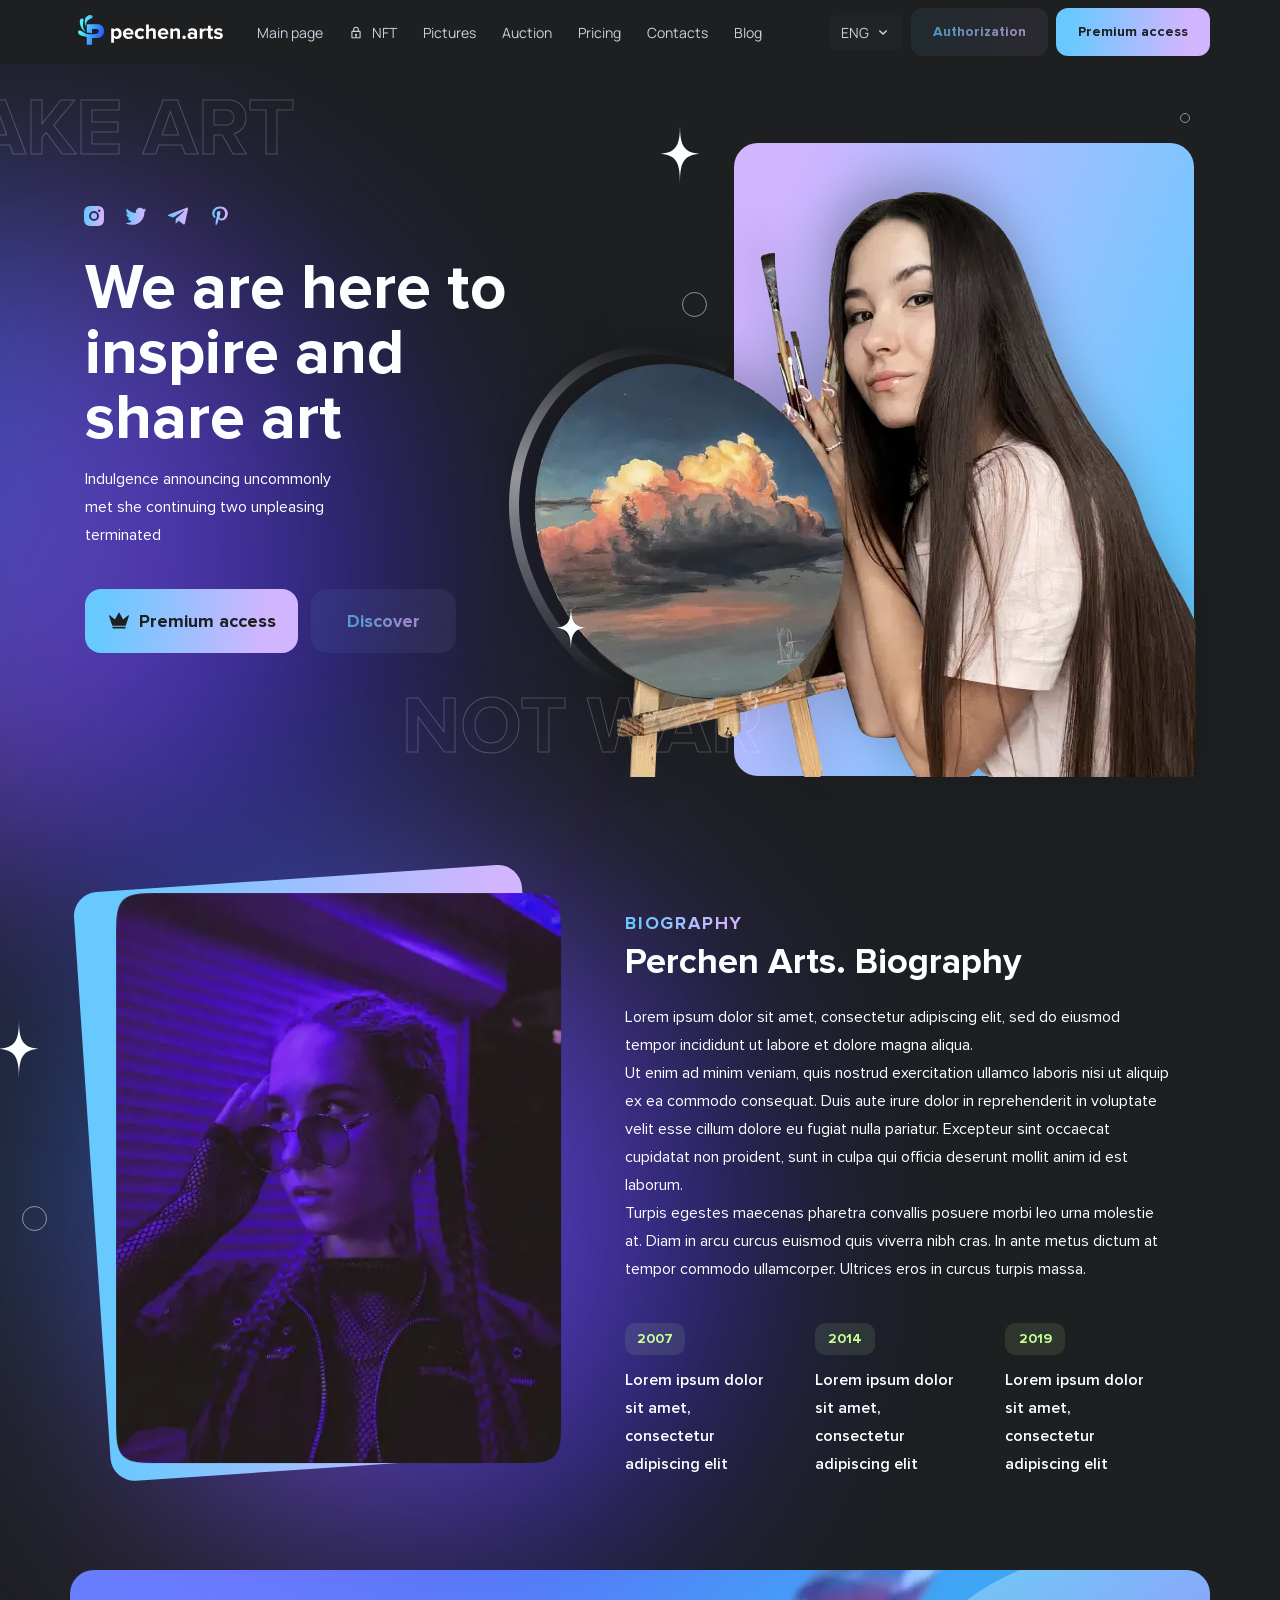
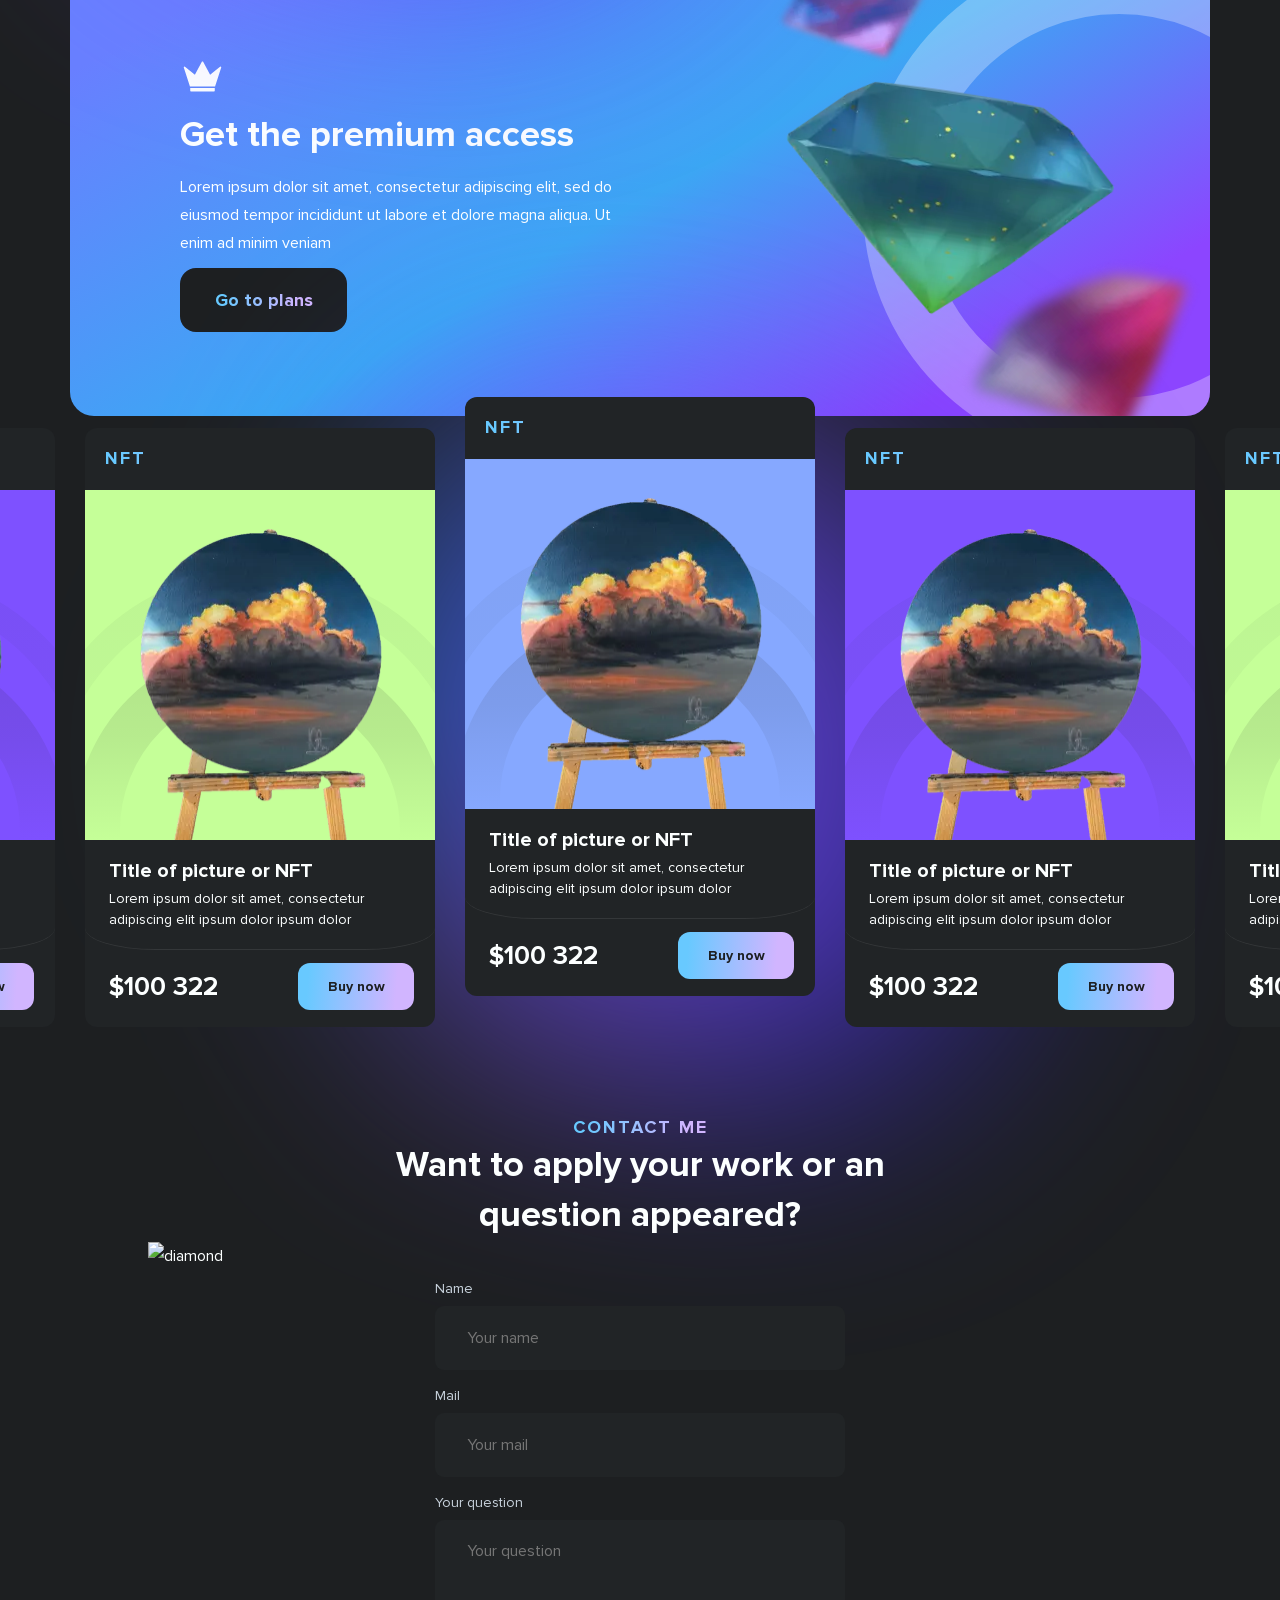
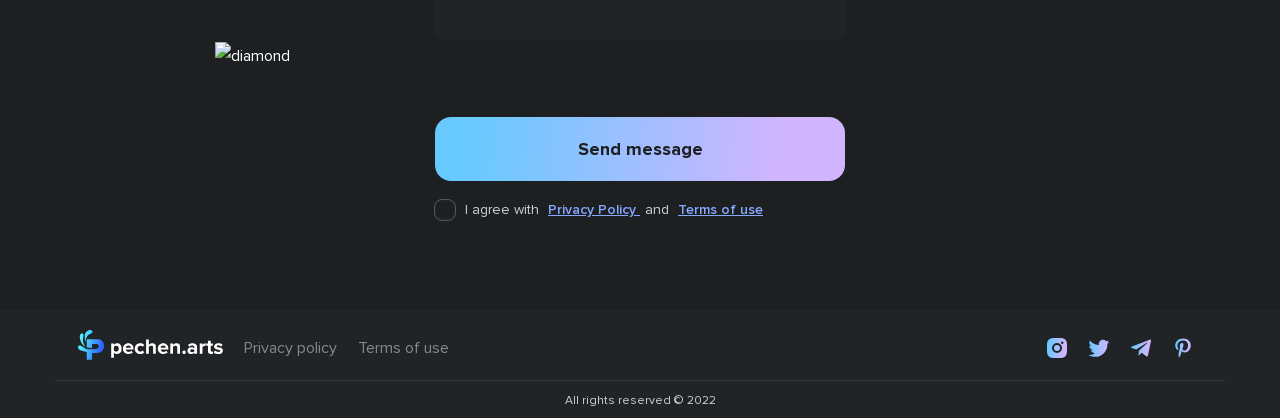
==== commit 2773daf8: "Add files via upload" ====
--- a/index.html
+++ b/index.html
@@ -1 +1 @@
-<!DOCTYPE html><html lang="en"><head><meta charset="UTF-8"><meta name="viewport" content="width=device-width,initial-scale=1"><meta name="description" content="Artis-NFT Site"><link rel="stylesheet" href="css/style.min.css"><link rel="stylesheet" href="css/style.main.min.css"><title>Artist-NFT</title><link rel="preconnect" href="https://fonts.googleapis.com"><link rel="preconnect" href="https://fonts.gstatic.com" crossorigin><link href="https://fonts.googleapis.com/css2?family=Manrope:wght@400;700&display=swap" rel="stylesheet"></head><body><link rel="stylesheet" href="https://cdn.jsdelivr.net/npm/swiper@8/swiper-bundle.min.css"><header class="header"><div class="header__desktop"><span class="header__logo"><a href="index.html"><img src="icons/logo.svg" alt="logo"></a></span><div class="header__menu menu"><a class="menu__item" href="index.html">Main page</a> <a class="menu__item lock-category" href="nfts.html"><img src="icons/lock.svg" alt="logo"><span>NFT</span></a> <a class="menu__item" href="#">Pictures</a> <a class="menu__item" href="auction.html">Auction</a> <a class="menu__item" href="#">Pricing</a> <a class="menu__item" href="#">Contacts</a> <a class="menu__item" href="#">Blog</a></div><div class="header__profile"><div class="header__lang lang-list">ENG<img src="icons/arrow-bottom.svg" alt="arrow-bottom"></div><a href="authorization.html" class="button button_opacity account-button"><span>Authorization</span></a> <a href="#" class="button button_gradient premium-button"><span>Premium access</span></a></div><div class="header__mobile"><a href="index.html"><img src="icons/premium-crown.svg" alt="premium"></a><button class="burger-button" aria-label="menu"><span></span></button></div></div><div class="header__burger-menu mobile-menu"><a class="menu__item" href="index.html">Main page</a> <a class="menu__item lock-category" href="nfts.html"><img src="icons/lock.svg" alt="logo"><span>NFT</span></a> <a class="menu__item" href="#">Pictures</a> <a class="menu__item" href="auction.html">Auction</a> <a class="menu__item" href="#">Pricing</a> <a class="menu__item" href="#">Contacts</a> <a class="menu__item" href="#">Blog</a> <a href="authorization.html" class="button button_opacity account-button"><span>Authorization</span></a></div></header><main><section class="main-window"><div class="main-window__text"><span class="main-window__social"><a href="#"><img src="icons/inst-gradient.svg" alt="inst"></a><a href="#"><img src="icons/twitter-gradient.svg" alt="twitter"></a><a href="#"><img src="icons/telegram-gradient.svg" alt="telegram"></a><a href="#"><img src="icons/pinterest-gradient.svg" alt="pinterest"></a></span><h1>We are here to inspire and share art</h1><p>Indulgence announcing uncommonly met she continuing two unpleasing terminated</p><span class="main-window__buttons"><a href="#" class="button button_gradient"><img src="icons/crown.svg" alt="crown"><span>Premium access</span></a> <a href="#" class="button button_opacity"><span>Discover</span></a></span></div><div class="main-window__image"><div class="main-window__gradient-box"><picture><source srcset="img/main/girl.webp" type="image/webp"><img src="img/main/girl.png" alt="girl"></picture><picture><source srcset="img/main/arc.webp" type="image/webp"><img src="img/main/arc.png" alt="arc"></picture></div></div><div class="main-window__decor"><div class="decor-circle decor-1"></div><div class="decor-circle decor-2"></div><img src="icons/romb-star.svg" alt="star" class="decor-3"> <img src="icons/romb-star.svg" alt="star" class="decor-4"> <span class="opacity-text decor-5">MAKE ART</span> <span class="opacity-text decor-6">NOT WAR</span></div></section><section class="biography"><div class="biography__image"><div class="biography__gradient-box"><picture><source srcset="img/main/purple-girl.webp" type="image/webp"><img src="img/main/purple-girl.png" loading="lazy" alt="purple-girl"></picture></div></div><div class="biography__title"><span class="gradient-text">BIOGRAPHY</span><h2>Perchen Arts. Biography</h2></div><div class="biography__info"><p>Lorem ipsum dolor sit amet, consectetur adipiscing elit, sed do eiusmod tempor incididunt ut labore et dolore magna aliqua.</p><p>Ut enim ad minim veniam, quis nostrud exercitation ullamco laboris nisi ut aliquip ex ea commodo consequat. Duis aute irure dolor in reprehenderit in voluptate velit esse cillum dolore eu fugiat nulla pariatur. Excepteur sint occaecat cupidatat non proident, sunt in culpa qui officia deserunt mollit anim id est laborum.</p><p>Turpis egestes maecenas pharetra convallis posuere morbi leo urna molestie at. Diam in arcu curcus euismod quis viverra nibh cras. In ante metus dictum at tempor commodo ullamcorper. Ultrices eros in curcus turpis massa.</p><div class="biography__history story-bio"><div class="story-bio__item"><div class="story-bio__year story-bio__year_green">2007</div><p>Lorem ipsum dolor sit amet, consectetur adipiscing elit</p></div><div class="story-bio__item"><div class="story-bio__year story-bio__year_green">2014</div><p>Lorem ipsum dolor sit amet, consectetur adipiscing elit</p></div><div class="story-bio__item"><div class="story-bio__year story-bio__year_green">2019</div><p>Lorem ipsum dolor sit amet, consectetur adipiscing elit</p></div></div></div><div class="biography__decor"><div class="decor-circle decor-1"></div><img src="icons/romb-star.svg" alt="star" class="decor-2"></div></section><section class="premium"><div class="premium__text"><img src="icons/crown-white.svg" alt="crown"><h2>Get the premium access</h2><p>Lorem ipsum dolor sit amet, consectetur adipiscing elit, sed do eiusmod tempor incididunt ut labore et dolore magna aliqua. Ut enim ad minim veniam</p><a href="#" class="button button_black"><span>Go to plans</span></a></div><div class="premium__diamonds"><div class="premium__gradient-circle"><picture><source srcset="img/main/blue-diamond.webp" type="image/webp"><img src="img/main/blue-diamond.png" alt="blue-diamond"></picture><picture><source srcset="img/main/green-diamond.webp" type="image/webp"><img src="img/main/green-diamond.png" alt="green-diamond"></picture><picture><source srcset="img/main/red-diamond.webp" type="image/webp"><img src="img/main/red-diamond.png" alt="red-diamond"></picture></div></div></section><section class="nft-slider swiper"><div class="swiper-wrapper"><div class="swiper-slide"><div class="nft-card"><span class="nft-card__head gradient-text">NFT</span><div class="nft-card__image nft-card__image_blue"><div class="nft-card__image_big-circle"></div><div class="nft-card__image_mid-circle"></div><picture><source srcset="img/nft-art.webp" type="image/webp"><img src="img/nft-art.png" alt="nft-art"></picture></div><div class="nft-card__text"><span>Title of picture or NFT</span><p>Lorem ipsum dolor sit amet, consectetur adipiscing elit ipsum dolor ipsum dolor</p></div><div class="nft-card__price"><span>$100 322</span> <a href="#" class="button button_gradient"><span>Buy now</span></a></div></div></div><div class="swiper-slide"><div class="nft-card"><span class="nft-card__head gradient-text">NFT</span><div class="nft-card__image nft-card__image_purple"><div class="nft-card__image_big-circle"></div><div class="nft-card__image_mid-circle"></div><picture><source srcset="img/nft-art.webp" type="image/webp"><img src="img/nft-art.png" alt="nft-art"></picture></div><div class="nft-card__text"><span>Title of picture or NFT</span><p>Lorem ipsum dolor sit amet, consectetur adipiscing elit ipsum dolor ipsum dolor</p></div><div class="nft-card__price"><span>$100 322</span> <a href="#" class="button button_gradient"><span>Buy now</span></a></div></div></div><div class="swiper-slide"><div class="nft-card"><span class="nft-card__head gradient-text">NFT</span><div class="nft-card__image nft-card__image_green"><div class="nft-card__image_big-circle"></div><div class="nft-card__image_mid-circle"></div><picture><source srcset="img/nft-art.webp" type="image/webp"><img src="img/nft-art.png" alt="nft-art"></picture></div><div class="nft-card__text"><span>Title of picture or NFT</span><p>Lorem ipsum dolor sit amet, consectetur adipiscing elit ipsum dolor ipsum dolor</p></div><div class="nft-card__price"><span>$100 322</span> <a href="#" class="button button_gradient"><span>Buy now</span></a></div></div></div><div class="swiper-slide"><div class="nft-card"><span class="nft-card__head gradient-text">NFT</span><div class="nft-card__image nft-card__image_blue"><div class="nft-card__image_big-circle"></div><div class="nft-card__image_mid-circle"></div><picture><source srcset="img/nft-art.webp" type="image/webp"><img src="img/nft-art.png" alt="nft-art"></picture></div><div class="nft-card__text"><span>Title of picture or NFT</span><p>Lorem ipsum dolor sit amet, consectetur adipiscing elit ipsum dolor ipsum dolor</p></div><div class="nft-card__price"><span>$100 322</span> <a href="#" class="button button_gradient"><span>Buy now</span></a></div></div></div><div class="swiper-slide"><div class="nft-card"><span class="nft-card__head gradient-text">NFT</span><div class="nft-card__image nft-card__image_purple"><div class="nft-card__image_big-circle"></div><div class="nft-card__image_mid-circle"></div><picture><source srcset="img/nft-art.webp" type="image/webp"><img src="img/nft-art.png" alt="nft-art"></picture></div><div class="nft-card__text"><span>Title of picture or NFT</span><p>Lorem ipsum dolor sit amet, consectetur adipiscing elit ipsum dolor ipsum dolor</p></div><div class="nft-card__price"><span>$100 322</span> <a href="#" class="button button_gradient"><span>Buy now</span></a></div></div></div><div class="swiper-slide"><div class="nft-card"><span class="nft-card__head gradient-text">NFT</span><div class="nft-card__image nft-card__image_green"><div class="nft-card__image_big-circle"></div><div class="nft-card__image_mid-circle"></div><picture><source srcset="img/nft-art.webp" type="image/webp"><img src="img/nft-art.png" alt="nft-art"></picture></div><div class="nft-card__text"><span>Title of picture or NFT</span><p>Lorem ipsum dolor sit amet, consectetur adipiscing elit ipsum dolor ipsum dolor</p></div><div class="nft-card__price"><span>$100 322</span> <a href="#" class="button button_gradient"><span>Buy now</span></a></div></div></div></div></section></main><footer class="footer"><div class="footer__info"><div><a href="index.html" class="footer__logo"><img src="icons/logo.svg" alt="logo"></a><a href="#">Privacy policy</a> <a href="#">Terms of use</a></div><div class="footer__social"><a href="#"><img src="icons/inst-gradient.svg" alt="inst"></a><a href="#"><img src="icons/twitter-gradient.svg" alt="twitter"></a><a href="#"><img src="icons/telegram-gradient.svg" alt="telegram"></a><a href="#"><img src="icons/pinterest-gradient.svg" alt="pinterest"></a></div></div><div class="footer__cop">All rights reserved © 2022</div><script src="js/script.js"></script></footer><script src="https://cdn.jsdelivr.net/npm/swiper@8/swiper-bundle.min.js"></script><script src="js/main.js"></script></body></html>+<!DOCTYPE html><html lang="en"><head><meta charset="UTF-8"><meta name="viewport" content="width=device-width,initial-scale=1"><meta name="description" content="Artis-NFT Site"><link rel="stylesheet" href="css/style.min.css"><link rel="stylesheet" href="css/style.main.min.css"><title>Artist-NFT</title><link rel="preconnect" href="https://fonts.googleapis.com"><link rel="preconnect" href="https://fonts.gstatic.com" crossorigin><link href="https://fonts.googleapis.com/css2?family=Manrope:wght@400;700&display=swap" rel="stylesheet"><link rel="apple-touch-icon" sizes="57x57" href="favicon/apple-icon-57x57.png"><link rel="apple-touch-icon" sizes="60x60" href="favicon/apple-icon-60x60.png"><link rel="apple-touch-icon" sizes="72x72" href="favicon/apple-icon-72x72.png"><link rel="apple-touch-icon" sizes="76x76" href="favicon/apple-icon-76x76.png"><link rel="apple-touch-icon" sizes="114x114" href="favicon/apple-icon-114x114.png"><link rel="apple-touch-icon" sizes="120x120" href="favicon/apple-icon-120x120.png"><link rel="apple-touch-icon" sizes="144x144" href="favicon/apple-icon-144x144.png"><link rel="apple-touch-icon" sizes="152x152" href="favicon/apple-icon-152x152.png"><link rel="apple-touch-icon" sizes="180x180" href="favicon/apple-icon-180x180.png"><link rel="icon" type="image/png" sizes="192x192" href="favicon/android-icon-192x192.png"><link rel="icon" type="image/png" sizes="32x32" href="favicon/favicon-32x32.png"><link rel="icon" type="image/png" sizes="96x96" href="favicon/favicon-96x96.png"><link rel="icon" type="image/png" sizes="16x16" href="favicon/favicon-16x16.png"><link rel="manifest" href="favicon/manifest.json"><meta name="msapplication-TileColor" content="#ffffff"><meta name="msapplication-TileImage" content="favicon/ms-icon-144x144.png"><meta name="theme-color" content="#ffffff"></head><body><link rel="stylesheet" href="https://cdn.jsdelivr.net/npm/swiper@8/swiper-bundle.min.css"><header class="header"><div class="header__desktop"><span class="header__logo"><a href="index.html"><img src="icons/logo.svg" alt="logo"></a></span><div class="header__menu menu"><a class="menu__item" href="index.html">Main page</a> <a class="menu__item lock-category" href="nfts.html"><img src="icons/lock.svg" alt="logo"><span>NFT</span></a> <a class="menu__item" href="arts.html">Pictures</a> <a class="menu__item" href="auction.html">Auction</a> <a class="menu__item" href="pricing.html">Pricing</a> <a class="menu__item" href="contacts.html">Contacts</a> <a class="menu__item" href="forum.html">Blog</a></div><div class="header__profile"><div class="header__lang lang-list">ENG<img src="icons/arrow-bottom.svg" alt="arrow-bottom"></div><a href="authorization.html" class="button button_opacity account-button"><span>Authorization</span></a> <a href="#" class="button button_gradient premium-button"><span>Premium access</span></a></div><div class="header__mobile"><a href="index.html"><img src="icons/premium-crown.svg" alt="premium"></a><button class="burger-button" aria-label="menu"><span></span></button></div></div><div class="header__burger-menu mobile-menu"><a class="menu__item" href="index.html">Main page</a> <a class="menu__item lock-category" href="nfts.html"><img src="icons/lock.svg" alt="logo"><span>NFT</span></a> <a class="menu__item" href="arts.html">Pictures</a> <a class="menu__item" href="auction.html">Auction</a> <a class="menu__item" href="pricing.html">Pricing</a> <a class="menu__item" href="contacts.html">Contacts</a> <a class="menu__item" href="forum.html">Blog</a> <a href="authorization.html" class="button button_opacity account-button"><span>Authorization</span></a></div></header><main><div class="blur blur-1"><img src="icons/blur/blur-one.svg" alt="blur"> <img src="icons/blur/blur-two.svg" alt="blur"> <img src="icons/blur/blur-three.svg" alt="blur"></div><div class="blur blur-2"><img src="icons/blur/blur-one.svg" alt="blur"> <img src="icons/blur/blur-two.svg" alt="blur"> <img src="icons/blur/blur-three.svg" alt="blur"></div><div class="blur blur-3"><img src="icons/blur/blur-one.svg" alt="blur"> <img src="icons/blur/blur-two.svg" alt="blur"> <img src="icons/blur/blur-three.svg" alt="blur"></div><section class="main-window"><div class="main-window__text"><span class="main-window__social"><a href="#"><img src="icons/inst-gradient.svg" alt="inst"></a><a href="#"><img src="icons/twitter-gradient.svg" alt="twitter"></a><a href="#"><img src="icons/telegram-gradient.svg" alt="telegram"></a><a href="#"><img src="icons/pinterest-gradient.svg" alt="pinterest"></a></span><h1>We are here to inspire and share art</h1><p>Indulgence announcing uncommonly met she continuing two unpleasing terminated</p><span class="main-window__buttons"><a href="#" class="button button_gradient"><img src="icons/crown.svg" alt="crown"><span>Premium access</span></a> <a href="#" class="button button_opacity"><span>Discover</span></a></span></div><div class="main-window__image"><div class="main-window__gradient-box"><picture><source srcset="img/main/girl.webp" type="image/webp"><img src="img/main/girl.png" alt="girl"></picture><picture><source srcset="img/main/arc.webp" type="image/webp"><img src="img/main/arc.png" alt="arc"></picture></div></div><div class="main-window__decor"><div class="decor-circle decor-1"></div><div class="decor-circle decor-2"></div><img src="icons/romb-star.svg" alt="star" class="decor-3"> <img src="icons/romb-star.svg" alt="star" class="decor-4"> <span class="opacity-text decor-5">MAKE ART</span> <span class="opacity-text decor-6">NOT WAR</span></div></section><section class="biography"><div class="biography__image"><div class="biography__gradient-box"><picture><source srcset="img/main/purple-girl.webp" type="image/webp"><img src="img/main/purple-girl.png" loading="lazy" alt="purple-girl"></picture></div></div><div class="biography__title"><span class="gradient-text">BIOGRAPHY</span><h2>Perchen Arts. Biography</h2></div><div class="biography__info"><p>Lorem ipsum dolor sit amet, consectetur adipiscing elit, sed do eiusmod tempor incididunt ut labore et dolore magna aliqua.</p><p>Ut enim ad minim veniam, quis nostrud exercitation ullamco laboris nisi ut aliquip ex ea commodo consequat. Duis aute irure dolor in reprehenderit in voluptate velit esse cillum dolore eu fugiat nulla pariatur. Excepteur sint occaecat cupidatat non proident, sunt in culpa qui officia deserunt mollit anim id est laborum.</p><p>Turpis egestes maecenas pharetra convallis posuere morbi leo urna molestie at. Diam in arcu curcus euismod quis viverra nibh cras. In ante metus dictum at tempor commodo ullamcorper. Ultrices eros in curcus turpis massa.</p><div class="biography__history story-bio"><div class="story-bio__item"><div class="story-bio__year story-bio__year_green">2007</div><p>Lorem ipsum dolor sit amet, consectetur adipiscing elit</p></div><div class="story-bio__item"><div class="story-bio__year story-bio__year_green">2014</div><p>Lorem ipsum dolor sit amet, consectetur adipiscing elit</p></div><div class="story-bio__item"><div class="story-bio__year story-bio__year_green">2019</div><p>Lorem ipsum dolor sit amet, consectetur adipiscing elit</p></div></div></div><div class="biography__decor"><div class="decor-circle decor-1"></div><img src="icons/romb-star.svg" alt="star" class="decor-2"></div></section><section class="premium"><div class="premium__text"><img src="icons/crown-white.svg" alt="crown"><h2>Get the premium access</h2><p>Lorem ipsum dolor sit amet, consectetur adipiscing elit, sed do eiusmod tempor incididunt ut labore et dolore magna aliqua. Ut enim ad minim veniam</p><a href="#" class="button button_black"><span>Go to plans</span></a></div><div class="premium__diamonds"><div class="premium__gradient-circle"><picture><source srcset="img/main/blue-diamond.webp" type="image/webp"><img src="img/main/blue-diamond.png" alt="blue-diamond"></picture><picture><source srcset="img/main/green-diamond.webp" type="image/webp"><img src="img/main/green-diamond.png" alt="green-diamond"></picture><picture><source srcset="img/main/red-diamond.webp" type="image/webp"><img src="img/main/red-diamond.png" alt="red-diamond"></picture></div></div></section><section class="nft-slider swiper"><div class="swiper-wrapper"><div class="swiper-slide"><div class="nft-card"><span class="nft-card__head gradient-text">NFT</span><div class="nft-card__image nft-card__image_blue"><div class="nft-card__image_big-circle"></div><div class="nft-card__image_mid-circle"></div><picture><source srcset="img/nft-art.webp" type="image/webp"><img src="img/nft-art.png" alt="nft-art"></picture></div><div class="nft-card__text"><span>Title of picture or NFT</span><p>Lorem ipsum dolor sit amet, consectetur adipiscing elit ipsum dolor ipsum dolor</p></div><div class="nft-card__price"><span>$100 322</span> <a href="item.html" class="button button_gradient"><span>Buy now</span></a></div></div></div><div class="swiper-slide"><div class="nft-card"><span class="nft-card__head gradient-text">NFT</span><div class="nft-card__image nft-card__image_purple"><div class="nft-card__image_big-circle"></div><div class="nft-card__image_mid-circle"></div><picture><source srcset="img/nft-art.webp" type="image/webp"><img src="img/nft-art.png" alt="nft-art"></picture></div><div class="nft-card__text"><span>Title of picture or NFT</span><p>Lorem ipsum dolor sit amet, consectetur adipiscing elit ipsum dolor ipsum dolor</p></div><div class="nft-card__price"><span>$100 322</span> <a href="item.html" class="button button_gradient"><span>Buy now</span></a></div></div></div><div class="swiper-slide"><div class="nft-card"><span class="nft-card__head gradient-text">NFT</span><div class="nft-card__image nft-card__image_green"><div class="nft-card__image_big-circle"></div><div class="nft-card__image_mid-circle"></div><picture><source srcset="img/nft-art.webp" type="image/webp"><img src="img/nft-art.png" alt="nft-art"></picture></div><div class="nft-card__text"><span>Title of picture or NFT</span><p>Lorem ipsum dolor sit amet, consectetur adipiscing elit ipsum dolor ipsum dolor</p></div><div class="nft-card__price"><span>$100 322</span> <a href="item.html" class="button button_gradient"><span>Buy now</span></a></div></div></div><div class="swiper-slide"><div class="nft-card"><span class="nft-card__head gradient-text">NFT</span><div class="nft-card__image nft-card__image_blue"><div class="nft-card__image_big-circle"></div><div class="nft-card__image_mid-circle"></div><picture><source srcset="img/nft-art.webp" type="image/webp"><img src="img/nft-art.png" alt="nft-art"></picture></div><div class="nft-card__text"><span>Title of picture or NFT</span><p>Lorem ipsum dolor sit amet, consectetur adipiscing elit ipsum dolor ipsum dolor</p></div><div class="nft-card__price"><span>$100 322</span> <a href="item.html" class="button button_gradient"><span>Buy now</span></a></div></div></div><div class="swiper-slide"><div class="nft-card"><span class="nft-card__head gradient-text">NFT</span><div class="nft-card__image nft-card__image_purple"><div class="nft-card__image_big-circle"></div><div class="nft-card__image_mid-circle"></div><picture><source srcset="img/nft-art.webp" type="image/webp"><img src="img/nft-art.png" alt="nft-art"></picture></div><div class="nft-card__text"><span>Title of picture or NFT</span><p>Lorem ipsum dolor sit amet, consectetur adipiscing elit ipsum dolor ipsum dolor</p></div><div class="nft-card__price"><span>$100 322</span> <a href="item.html" class="button button_gradient"><span>Buy now</span></a></div></div></div><div class="swiper-slide"><div class="nft-card"><span class="nft-card__head gradient-text">NFT</span><div class="nft-card__image nft-card__image_green"><div class="nft-card__image_big-circle"></div><div class="nft-card__image_mid-circle"></div><picture><source srcset="img/nft-art.webp" type="image/webp"><img src="img/nft-art.png" alt="nft-art"></picture></div><div class="nft-card__text"><span>Title of picture or NFT</span><p>Lorem ipsum dolor sit amet, consectetur adipiscing elit ipsum dolor ipsum dolor</p></div><div class="nft-card__price"><span>$100 322</span> <a href="item.html" class="button button_gradient"><span>Buy now</span></a></div></div></div></div></section><section class="contact"><div class="contact__title">CONTACT ME</div><div class="contact__subtitle">Want to apply your work or an question appeared?</div><form class="contact__form" id="contactForm"><label for="name">Name</label> <input type="text" class="contact__name" id="name" placeholder="Your name" required> <label for="email">Mail</label> <input type="email" name="email" id="email" class="contact__email" placeholder="Your mail" required> <label for="comment">Your question</label> <textarea type="text" name="comment" id="comment" class="contact__comment" placeholder="Your question"></textarea> <button class="contact__btn button_gradient">Send message</button><div class="contact__checkbox"><input type="checkbox" name="policy" id="policy" required> <label for="policy" class="contact__checkbox-label">I agree with <a href="#">Privacy Policy </a>and <a href="#">Terms of use</a></label></div></form><div class="contact__diamond1"><picture><source srcset="img/school/blur-diamond2.webp" type="image/webp"><img src="img/school/blur-diamond2.png" alt="diamond"></picture></div><div class="contact__diamond2"><picture><source srcset="img/school/bid-diamond.webp" type="image/webp"><img src="img/school/bid-diamond.png" alt="diamond"></picture></div><div class="contact__diamond3"><picture><source srcset="img/school/mini-diamond.webp" type="image/webp"><img src="img/school/mini-diamond.png" alt="diamond"></picture></div><div class="contact__cub"><picture><source srcset="img/school/cube.webp" type="image/webp"><img src="img/school/cube.png" alt="cube"></picture></div></section></main><footer class="footer"><div class="footer__info"><div><a href="index.html" class="footer__logo"><img src="icons/logo.svg" alt="logo"></a><a href="#">Privacy policy</a> <a href="#">Terms of use</a></div><div class="footer__social"><a href="#"><img src="icons/inst-gradient.svg" alt="inst"></a><a href="#"><img src="icons/twitter-gradient.svg" alt="twitter"></a><a href="#"><img src="icons/telegram-gradient.svg" alt="telegram"></a><a href="#"><img src="icons/pinterest-gradient.svg" alt="pinterest"></a></div></div><div class="footer__cop">All rights reserved © 2022</div><script src="js/script.js"></script></footer><script src="https://cdn.jsdelivr.net/npm/swiper@8/swiper-bundle.min.js"></script><script src="js/cookieOperation.js"></script><script src="js/main.js"></script><script src="js/script.js"></script></body></html>
--- a/css/style.min.css
+++ b/css/style.min.css
@@ -1 +1 @@
-.header{position:fixed;top:0;left:0;display:-webkit-box;display:-ms-flexbox;display:flex;-webkit-box-align:center;-ms-flex-align:center;align-items:center;width:100vw;height:64px;color:#c8d2dc;background:#1d1f21;z-index:999}.header.isLogin.isPremium .lock-category{pointer-events:all}.header.isLogin.isPremium .lock-category img{display:none}.header .lock-category{pointer-events:none}.header .lock-category.active{padding:8px 12px 7px;border-radius:8px;background:-o-linear-gradient(355.22deg,rgba(104,201,255,.1) 9.27%,rgba(209,181,255,.1) 84.06%);background:linear-gradient(94.78deg,rgba(104,201,255,.1) 9.27%,rgba(209,181,255,.1) 84.06%);margin-left:-8px;margin-right:18px;border:1px solid rgba(0,0,0,0)}.header .lock-category.active:hover{border:1px solid #68c9ff;-webkit-box-shadow:0 0 10px #68c9ff;box-shadow:0 0 10px #68c9ff}.header .lock-category.active span{font-family:Manrope;font-size:14px;line-height:19px;letter-spacing:normal}.header__desktop{display:-webkit-box;display:-ms-flexbox;display:flex;-webkit-box-align:center;-ms-flex-align:center;align-items:center;margin:0 auto;max-width:1180px;width:100%;height:100%;padding:0 20px}.header__logo{margin:5px 34px 0 8px}.header__menu{font-family:Manrope;font-weight:400;font-size:14px;line-height:20px}.header__profile{display:-webkit-box;display:-ms-flexbox;display:flex;-webkit-box-align:center;-ms-flex-align:center;align-items:center;margin-left:auto;font-family:Manrope;font-weight:400;font-size:14px;line-height:19px}.header__profile>:not(:last-child){margin-right:8px}.header__profile .button{height:48px;border-radius:12px;font-size:14px;line-height:20px}.header__mobile{display:-webkit-box;display:-ms-flexbox;display:flex;-webkit-box-align:center;-ms-flex-align:center;align-items:center;gap:14px;margin-left:auto}.header__mobile img{margin-top:10px}.header__burger-menu{font-family:Manrope;font-weight:400;font-size:20px;line-height:25px}.header:has(.mobile-menu.opened) .burger-button span{width:0}.header:has(.mobile-menu.opened) .burger-button span::before{width:16px;-webkit-transform:translate(0,-1px) rotate(45deg);-ms-transform:translate(0,-1px) rotate(45deg);transform:translate(0,-1px) rotate(45deg)}.header:has(.mobile-menu.opened) .burger-button span::after{width:16px;-webkit-transform:translate(0,1px) rotate(-45deg);-ms-transform:translate(0,1px) rotate(-45deg);transform:translate(0,1px) rotate(-45deg)}.lang-list{display:-webkit-box;display:-ms-flexbox;display:flex;-webkit-box-pack:center;-ms-flex-pack:center;justify-content:center;-webkit-box-align:center;-ms-flex-align:center;align-items:center;gap:5px;width:74px;height:35px;background:#212426;border-radius:7px}.burger-button{position:relative;display:-webkit-box;display:-ms-flexbox;display:flex;-webkit-box-align:center;-ms-flex-align:center;align-items:center;width:16px;height:16px}.burger-button span{-webkit-transition:all .1s ease 0s;-o-transition:all .1s ease 0s;transition:all .1s ease 0s}.burger-button span,.burger-button span::after,.burger-button span::before{display:-webkit-box;display:-ms-flexbox;display:flex;width:16px;height:2px;border-radius:2px;background:#fcffff}.burger-button span::after,.burger-button span::before{content:"";position:absolute;right:0;-webkit-transition:all .5s ease 0s;-o-transition:all .5s ease 0s;transition:all .5s ease 0s}.burger-button span::before{width:8px;-webkit-transform:translate(0,-6px);-ms-transform:translate(0,-6px);transform:translate(0,-6px)}.burger-button span::after{width:12px;-webkit-transform:translate(0,6px);-ms-transform:translate(0,6px);transform:translate(0,6px)}.menu{display:-webkit-box;display:-ms-flexbox;display:flex;-webkit-box-align:center;-ms-flex-align:center;align-items:center;-ms-flex-wrap:wrap;flex-wrap:wrap;margin-top:1px}.menu>:not(:last-child){margin-right:26px}.menu__item{display:-webkit-box;display:-ms-flexbox;display:flex;-webkit-box-align:center;-ms-flex-align:center;align-items:center;gap:9px;-webkit-transition:.15s ease 0s;-o-transition:.15s ease 0s;transition:.15s ease 0s}.menu__item:hover{text-shadow:#6200ff 0 0 5px,rgba(144,75,255,.8705882353) 0 0 10px}.mobile-menu{position:fixed;top:0;right:-110vw;display:-webkit-box;display:-ms-flexbox;display:flex;-webkit-box-orient:vertical;-webkit-box-direction:normal;-ms-flex-direction:column;flex-direction:column;-webkit-box-align:center;-ms-flex-align:center;align-items:center;width:100vw;height:100vh;padding:90px 30px;z-index:1;border:2px solid rgba(0,0,0,0);border-right:#091217;background:-o-linear-gradient(355.22deg,#091217 9.27%,#0d0914 84.06%) padding-box,-o-linear-gradient(355.22deg,#68c9ff 9.27%,#d1b5ff 84.06%) border-box;background:linear-gradient(94.78deg,#091217 9.27%,#0d0914 84.06%) padding-box,linear-gradient(94.78deg,#68c9ff 9.27%,#d1b5ff 84.06%) border-box;-webkit-transition:all .5s ease 0s;-o-transition:all .5s ease 0s;transition:all .5s ease 0s}.mobile-menu.opened{right:0}.mobile-menu>:not(:last-child){margin-bottom:20px}.mobile-menu>:not(.button):hover{color:#000;text-shadow:0 0 5px #a56eff,0 0 5px #ab76ff}.mobile-menu .button:hover{-webkit-box-shadow:0 0 10px rgba(134,59,255,.4392156863),0 0 10px rgba(134,59,255,.4392156863);box-shadow:0 0 10px rgba(134,59,255,.4392156863),0 0 10px rgba(134,59,255,.4392156863)}.mobile-menu img{width:30px;height:30px}@font-face{font-family:"Proxima Nova";src:url(../../fonts/ProximaNova-Extrabld.woff) format(woff),url(../../fonts/ProximaNova-Extrabld.ttf) format(truetype);font-weight:800}@font-face{font-family:"Proxima Nova";src:url(../../fonts/ProximaNova-Bold.woff) format(woff),url(../../fonts/ProximaNova-Bold.ttf) format(truetype);font-weight:700}@font-face{font-family:"Proxima Nova";src:url(../../fonts/ProximaNova-Semibold.woff) format(woff),url(../../fonts/ProximaNova-Semibold.ttf) format(truetype);font-weight:600}@font-face{font-family:"Proxima Nova";src:url(../../fonts/ProximaNova-Regular.woff) format(woff),url(../../fonts/ProximaNova-Regular.ttf) format(truetype);font-weight:400}@font-face{font-family:"Proxima Nova";src:url(../../fonts/ProximaNova-Light.woff) format(woff),url(../../fonts/ProximaNova-Light.ttf) format(truetype);font-weight:300}.button{display:-webkit-box;display:-ms-flexbox;display:flex;-webkit-box-align:center;-ms-flex-align:center;align-items:center;-webkit-box-pack:center;-ms-flex-pack:center;justify-content:center;min-width:116px;height:64px;padding:0 21px;border-radius:16px;-webkit-transition:.15s ease 0s;-o-transition:.15s ease 0s;transition:.15s ease 0s;font-family:"Proxima Nova";font-weight:700;font-size:18px;line-height:26px;white-space:nowrap}.button_gradient{background:-o-linear-gradient(355.22deg,#68c9ff 9.27%,#d1b5ff 84.06%) border-box,-o-linear-gradient(355.22deg,#68c9ff 9.27%,#d1b5ff 84.06%) padding-box;background:linear-gradient(94.78deg,#68c9ff 9.27%,#d1b5ff 84.06%) border-box,linear-gradient(94.78deg,#68c9ff 9.27%,#d1b5ff 84.06%) padding-box;border:.5px solid rgba(0,0,0,0)}.button_gradient:hover{-webkit-box-shadow:0 0 10px rgba(104,201,255,.8235294118);box-shadow:0 0 10px rgba(104,201,255,.8235294118);border:.5px solid #1d1f21}.button_gradient span{color:#1d1f21}.button_opacity{background:-o-linear-gradient(355.22deg,rgba(104,201,255,.1) 9.27%,rgba(209,181,255,.1) 84.06%);background:linear-gradient(94.78deg,rgba(104,201,255,.1) 9.27%,rgba(209,181,255,.1) 84.06%);opacity:.7;border:.5px solid rgba(0,0,0,0)}.button_opacity:hover{-webkit-box-shadow:0 0 10px #bd94ff;box-shadow:0 0 10px #bd94ff;border:.5px solid #bd94ff}.button_opacity span{background:-o-linear-gradient(355.22deg,#68c9ff 9.27%,#d1b5ff 84.06%);background:linear-gradient(94.78deg,#68c9ff 9.27%,#d1b5ff 84.06%);background-clip:text;-webkit-background-clip:text;color:rgba(0,0,0,0)}.button_black{background:#1d1f21;border:.5px solid rgba(0,0,0,0)}.button_black:hover{-webkit-box-shadow:0 0 5px #4f00cf,0 0 10px #5200d5;box-shadow:0 0 5px #4f00cf,0 0 10px #5200d5;border:.5px solid #bd94ff}.button_black span{background:-o-linear-gradient(355.22deg,#68c9ff 9.27%,#d1b5ff 84.06%);background:linear-gradient(94.78deg,#68c9ff 9.27%,#d1b5ff 84.06%);background-clip:text;-webkit-background-clip:text;color:rgba(0,0,0,0)}.decor-circle{position:absolute;width:25px;height:25px;opacity:.5;pointer-events:none;border:1px solid #fcffff;border-radius:50%}.opacity-text{font-family:"Proxima Nova";font-style:normal;font-weight:700;font-size:80px;line-height:97px;color:rgba(0,0,0,0);-webkit-text-stroke:1px #fff;opacity:.2;white-space:nowrap}*,::after,::before{padding:0;margin:0;border:0;-webkit-box-sizing:border-box;box-sizing:border-box}a{text-decoration:none;color:inherit;cursor:pointer}li,ol,ul{list-style:none}h1,h2,h3,h4,h5,h6{font-family:"Proxima Nova";font-style:normal;font-weight:700;color:#fcffff}img{width:initial;height:initial}body,html{position:relative;width:100vw}main{position:relative;padding-top:64px}body{overflow-x:hidden;min-height:100vh;font-size:16px;font-weight:400;line-height:28px}html{overflow-x:hidden;font-family:"Proxima Nova";font-weight:400;color:#fcffff;background:#1d1f21}button{background:rgba(0,0,0,0);border:rgba(0,0,0,0)}.gradient-text{font-family:"Proxima Nova";font-style:normal;font-weight:700;font-size:18px;line-height:26px;letter-spacing:.1em;background:-o-linear-gradient(355.22deg,#68c9ff 9.27%,#d1b5ff 84.06%);background:linear-gradient(94.78deg,#68c9ff 9.27%,#d1b5ff 84.06%);-webkit-background-clip:text;background-clip:text;color:rgba(0,0,0,0)}h1{font-size:64px;line-height:65px}h2{font-size:36px;line-height:50px}h4{font-size:26px;line-height:34px}@media (min-width:920.1px){.header__mobile{display:none}.header__burger-menu{display:none}}@media (max-width:1000px){.opacity-text{font-size:50px;line-height:61px}}@media (max-width:920px){.header__desktop{padding:0 19px 0 15px;z-index:2}.header__menu{display:none}.header__profile{display:none}}@media (max-width:768px){.button{min-width:96px;height:52px;padding:0 16px;border-radius:12px;font-size:15px;line-height:26px}body{font-size:15px;line-height:24px}.gradient-text{font-size:14px;line-height:26px}h1{font-size:36px;line-height:40px}h2{font-size:26px;line-height:34px}}+.header{position:fixed;top:0;left:0;display:-webkit-box;display:-ms-flexbox;display:flex;-webkit-box-align:center;-ms-flex-align:center;align-items:center;width:100vw;height:64px;color:#c8d2dc;background:#1d1f21;z-index:999}.header.isLogin.isPremium .lock-category{pointer-events:all}.header.isLogin.isPremium .lock-category img{display:none}.header .lock-category{pointer-events:none}.header .lock-category.active{padding:8px 12px 7px;border-radius:8px;background:-o-linear-gradient(355.22deg,rgba(104,201,255,.1) 9.27%,rgba(209,181,255,.1) 84.06%);background:linear-gradient(94.78deg,rgba(104,201,255,.1) 9.27%,rgba(209,181,255,.1) 84.06%);margin-left:-8px;margin-right:18px;border:1px solid rgba(0,0,0,0)}.header .lock-category.active:hover{border:1px solid #68c9ff;-webkit-box-shadow:0 0 10px #68c9ff;box-shadow:0 0 10px #68c9ff}.header .lock-category.active span{font-family:Manrope;font-size:14px;line-height:19px;letter-spacing:normal}.header__desktop{display:-webkit-box;display:-ms-flexbox;display:flex;-webkit-box-align:center;-ms-flex-align:center;align-items:center;margin:0 auto;max-width:1180px;width:100%;height:100%;padding:0 20px}.header__logo{margin:5px 34px 0 8px}.header__menu{font-family:Manrope;font-weight:400;font-size:14px;line-height:20px}.header__profile{display:-webkit-box;display:-ms-flexbox;display:flex;-webkit-box-align:center;-ms-flex-align:center;align-items:center;margin-left:auto;font-family:Manrope;font-weight:400;font-size:14px;line-height:19px}.header__profile>:not(:last-child){margin-right:8px}.header__profile .button{height:48px;border-radius:12px;font-size:14px;line-height:20px}.header__mobile{display:-webkit-box;display:-ms-flexbox;display:flex;-webkit-box-align:center;-ms-flex-align:center;align-items:center;gap:14px;margin-left:auto}.header__mobile img{margin-top:10px}.header__burger-menu{font-family:Manrope;font-weight:400;font-size:20px;line-height:25px}.header:has(.mobile-menu.opened) .burger-button span{width:0}.header:has(.mobile-menu.opened) .burger-button span::before{width:16px;-webkit-transform:translate(0,-1px) rotate(45deg);-ms-transform:translate(0,-1px) rotate(45deg);transform:translate(0,-1px) rotate(45deg)}.header:has(.mobile-menu.opened) .burger-button span::after{width:16px;-webkit-transform:translate(0,1px) rotate(-45deg);-ms-transform:translate(0,1px) rotate(-45deg);transform:translate(0,1px) rotate(-45deg)}.lang-list{display:-webkit-box;display:-ms-flexbox;display:flex;-webkit-box-pack:center;-ms-flex-pack:center;justify-content:center;-webkit-box-align:center;-ms-flex-align:center;align-items:center;gap:5px;width:74px;height:35px;background:#212426;border-radius:7px}.burger-button{position:relative;display:-webkit-box;display:-ms-flexbox;display:flex;-webkit-box-align:center;-ms-flex-align:center;align-items:center;width:16px;height:16px}.burger-button span{-webkit-transition:all .1s ease 0s;-o-transition:all .1s ease 0s;transition:all .1s ease 0s}.burger-button span,.burger-button span::after,.burger-button span::before{display:-webkit-box;display:-ms-flexbox;display:flex;width:16px;height:2px;border-radius:2px;background:#fcffff}.burger-button span::after,.burger-button span::before{content:"";position:absolute;right:0;-webkit-transition:all .5s ease 0s;-o-transition:all .5s ease 0s;transition:all .5s ease 0s}.burger-button span::before{width:8px;-webkit-transform:translate(0,-6px);-ms-transform:translate(0,-6px);transform:translate(0,-6px)}.burger-button span::after{width:12px;-webkit-transform:translate(0,6px);-ms-transform:translate(0,6px);transform:translate(0,6px)}.menu{display:-webkit-box;display:-ms-flexbox;display:flex;-webkit-box-align:center;-ms-flex-align:center;align-items:center;-ms-flex-wrap:wrap;flex-wrap:wrap;margin-top:1px}.menu>:not(:last-child){margin-right:26px}.menu__item{display:-webkit-box;display:-ms-flexbox;display:flex;-webkit-box-align:center;-ms-flex-align:center;align-items:center;gap:9px;-webkit-transition:.15s ease 0s;-o-transition:.15s ease 0s;transition:.15s ease 0s}.menu__item:hover{text-shadow:#6200ff 0 0 5px,rgba(144,75,255,.8705882353) 0 0 10px}.mobile-menu{position:fixed;top:0;right:-110vw;display:-webkit-box;display:-ms-flexbox;display:flex;-webkit-box-orient:vertical;-webkit-box-direction:normal;-ms-flex-direction:column;flex-direction:column;-webkit-box-align:center;-ms-flex-align:center;align-items:center;width:100vw;height:100vh;padding:90px 30px;z-index:1;border:2px solid rgba(0,0,0,0);border-right:#091217;background:-o-linear-gradient(355.22deg,#091217 9.27%,#0d0914 84.06%) padding-box,-o-linear-gradient(355.22deg,#68c9ff 9.27%,#d1b5ff 84.06%) border-box;background:linear-gradient(94.78deg,#091217 9.27%,#0d0914 84.06%) padding-box,linear-gradient(94.78deg,#68c9ff 9.27%,#d1b5ff 84.06%) border-box;-webkit-transition:all .5s ease 0s;-o-transition:all .5s ease 0s;transition:all .5s ease 0s}.mobile-menu.opened{right:0}.mobile-menu>:not(:last-child){margin-bottom:20px}.mobile-menu>:not(.button):hover{color:#000;text-shadow:0 0 5px #a56eff,0 0 5px #ab76ff}.mobile-menu .button:hover{-webkit-box-shadow:0 0 10px rgba(134,59,255,.4392156863),0 0 10px rgba(134,59,255,.4392156863);box-shadow:0 0 10px rgba(134,59,255,.4392156863),0 0 10px rgba(134,59,255,.4392156863)}.mobile-menu img{width:30px;height:30px}.footer{min-height:108px;background:#212426}.footer__info{max-width:1170px;width:100%;padding:20px 30px 14px 15px;margin:0 auto;display:-webkit-box;display:-ms-flexbox;display:flex;-webkit-box-pack:justify;-ms-flex-pack:justify;justify-content:space-between;-webkit-box-align:center;-ms-flex-align:center;align-items:center;border-bottom:1px solid rgba(252,255,255,.0980392157)}.footer__info>*{display:-webkit-box;display:-ms-flexbox;display:flex;-webkit-box-align:center;-ms-flex-align:center;align-items:center}.footer__info a{font-size:16px;line-height:21px;color:rgba(200,210,220,.5764705882)}.footer__info a:not(:last-child){margin-right:21px}.footer__logo{margin-left:8px}.footer__social{gap:18px;margin-top:6px}.footer__social>*{margin:0!important}.footer__cop{max-width:1170px;width:100%;padding:0 15px;margin:10px auto 0;text-align:center;font-size:12px;line-height:20px;color:#c8d2dc}@font-face{font-family:"Proxima Nova";src:url(../fonts/ProximaNova-Extrabld.woff) format(woff),url(../fonts/ProximaNova-Extrabld.ttf) format(truetype);font-weight:800}@font-face{font-family:"Proxima Nova";src:url(../fonts/ProximaNova-Bold.woff) format(woff),url(../fonts/ProximaNova-Bold.ttf) format(truetype);font-weight:700}@font-face{font-family:"Proxima Nova";src:url(../fonts/ProximaNova-Semibold.woff) format(woff),url(../fonts/ProximaNova-Semibold.ttf) format(truetype);font-weight:600}@font-face{font-family:"Proxima Nova";src:url(../fonts/ProximaNova-Regular.woff) format(woff),url(../fonts/ProximaNova-Regular.ttf) format(truetype);font-weight:400}@font-face{font-family:"Proxima Nova";src:url(../fonts/ProximaNova-Light.woff) format(woff),url(../fonts/ProximaNova-Light.ttf) format(truetype);font-weight:300}.button{display:-webkit-box;display:-ms-flexbox;display:flex;-webkit-box-align:center;-ms-flex-align:center;align-items:center;-webkit-box-pack:center;-ms-flex-pack:center;justify-content:center;min-width:116px;height:64px;padding:0 21px;border-radius:16px;-webkit-transition:.15s ease 0s;-o-transition:.15s ease 0s;transition:.15s ease 0s;font-family:"Proxima Nova";font-weight:700;font-size:18px;line-height:26px;white-space:nowrap}.button_gradient{background:-o-linear-gradient(355.22deg,#68c9ff 9.27%,#d1b5ff 84.06%) border-box,-o-linear-gradient(355.22deg,#68c9ff 9.27%,#d1b5ff 84.06%) padding-box;background:linear-gradient(94.78deg,#68c9ff 9.27%,#d1b5ff 84.06%) border-box,linear-gradient(94.78deg,#68c9ff 9.27%,#d1b5ff 84.06%) padding-box;border:.5px solid rgba(0,0,0,0)}.button_gradient:hover{-webkit-box-shadow:0 0 10px rgba(104,201,255,.8235294118);box-shadow:0 0 10px rgba(104,201,255,.8235294118);border:.5px solid #1d1f21}.button_gradient span{color:#1d1f21}.button_opacity{background:-o-linear-gradient(355.22deg,rgba(104,201,255,.1) 9.27%,rgba(209,181,255,.1) 84.06%);background:linear-gradient(94.78deg,rgba(104,201,255,.1) 9.27%,rgba(209,181,255,.1) 84.06%);opacity:.7;border:.5px solid rgba(0,0,0,0)}.button_opacity:hover{-webkit-box-shadow:0 0 10px #bd94ff;box-shadow:0 0 10px #bd94ff;border:.5px solid #bd94ff}.button_opacity span{background:-o-linear-gradient(355.22deg,#68c9ff 9.27%,#d1b5ff 84.06%);background:linear-gradient(94.78deg,#68c9ff 9.27%,#d1b5ff 84.06%);background-clip:text;-webkit-background-clip:text;color:rgba(0,0,0,0)}.button_black{background:#1d1f21;border:.5px solid rgba(0,0,0,0)}.button_black:hover{-webkit-box-shadow:0 0 5px #4f00cf,0 0 10px #5200d5;box-shadow:0 0 5px #4f00cf,0 0 10px #5200d5;border:.5px solid #bd94ff}.button_black span{background:-o-linear-gradient(355.22deg,#68c9ff 9.27%,#d1b5ff 84.06%);background:linear-gradient(94.78deg,#68c9ff 9.27%,#d1b5ff 84.06%);background-clip:text;-webkit-background-clip:text;color:rgba(0,0,0,0)}.decor-circle{position:absolute;width:25px;height:25px;opacity:.5;pointer-events:none;border:1px solid #fcffff;border-radius:50%}.opacity-text{font-family:"Proxima Nova";font-style:normal;font-weight:700;font-size:80px;line-height:97px;color:rgba(0,0,0,0);-webkit-text-stroke:1px #fff;opacity:.2;white-space:nowrap}*,::after,::before{padding:0;margin:0;border:0;-webkit-box-sizing:border-box;box-sizing:border-box}a{text-decoration:none;color:inherit;cursor:pointer}li,ol,ul{list-style:none}h1,h2,h3,h4,h5,h6{font-family:"Proxima Nova";font-style:normal;font-weight:700;color:#fcffff}img{width:initial;height:initial}body,html{position:relative;width:100vw}main{position:relative;padding-top:64px;min-height:calc(100vh - 108px)}body{overflow-x:hidden;min-height:100vh;font-size:16px;font-weight:400;line-height:28px}html{overflow-x:hidden;font-family:"Proxima Nova";font-weight:400;color:#fcffff;background:#1d1f21}button{background:rgba(0,0,0,0);border:rgba(0,0,0,0)}.gradient-text{font-family:"Proxima Nova";font-style:normal;font-weight:700;font-size:18px;line-height:26px;letter-spacing:.1em;background:-o-linear-gradient(355.22deg,#68c9ff 9.27%,#d1b5ff 84.06%);background:linear-gradient(94.78deg,#68c9ff 9.27%,#d1b5ff 84.06%);-webkit-background-clip:text;background-clip:text;color:rgba(0,0,0,0)}h1{font-size:64px;line-height:65px}h2{font-size:36px;line-height:50px}h4{font-size:26px;line-height:34px}@media (min-width:920.1px){.header__mobile{display:none}.header__burger-menu{display:none}}@media (max-width:1000px){.opacity-text{font-size:50px;line-height:61px}}@media (max-width:920px){.header__desktop{padding:0 19px 0 15px;z-index:2}.header__menu{display:none}.header__profile{display:none}}@media (max-width:768px){.button{min-width:96px;height:52px;padding:0 16px;border-radius:12px;font-size:15px;line-height:26px}body{font-size:15px;line-height:24px}.gradient-text{font-size:14px;line-height:26px}h1{font-size:36px;line-height:40px}h2{font-size:26px;line-height:34px}}@media (max-width:620px){.footer{padding-bottom:30px}.footer__info{padding:29px 16px 14px 15px;-webkit-box-align:start;-ms-flex-align:start;align-items:flex-start}.footer__info>:first-child{-webkit-box-orient:vertical;-webkit-box-direction:normal;-ms-flex-direction:column;flex-direction:column;-webkit-box-align:start;-ms-flex-align:start;align-items:flex-start;gap:26px}.footer__social{margin-top:3px}.footer__cop{background:#1d1f21;border-radius:8px;height:48px;display:-webkit-box;display:-ms-flexbox;display:flex;-webkit-box-pack:center;-ms-flex-pack:center;justify-content:center;-webkit-box-align:center;-ms-flex-align:center;align-items:center;width:90%;font-size:14px;line-height:21px}}
--- a/css/style.main.min.css
+++ b/css/style.main.min.css
@@ -1 +1 @@
-.nft-card{display:-webkit-box;display:-ms-flexbox;display:flex;-webkit-box-orient:vertical;-webkit-box-direction:normal;-ms-flex-direction:column;flex-direction:column;max-width:350px;min-width:280px;-webkit-box-flex:1;-ms-flex:1 1 0px;flex:1 1 0;-ms-flex-negative:0;flex-shrink:0;padding:17px 0;border-radius:12px;background:#212426}.nft-card__head{padding:0 20px}.nft-card__image{position:relative;display:-webkit-box;display:-ms-flexbox;display:flex;-webkit-box-pack:center;-ms-flex-pack:center;justify-content:center;-webkit-box-align:end;-ms-flex-align:end;align-items:flex-end;margin-top:17px;height:350px;overflow:hidden}.nft-card__image_blue::after,.nft-card__image_green::after,.nft-card__image_purple::after{position:absolute;top:0;left:0;content:"";width:100%;height:100%;z-index:2}.nft-card__image_green{background:#c5ff98}.nft-card__image_green::after{background:-webkit-gradient(linear,left top,left bottom,from(rgba(197,255,152,0)),color-stop(70%,rgba(197,255,152,.5)),to(#c5ff98));background:-o-linear-gradient(top,rgba(197,255,152,0) 0,rgba(197,255,152,.5) 70%,#c5ff98 100%);background:linear-gradient(180deg,rgba(197,255,152,0) 0,rgba(197,255,152,.5) 70%,#c5ff98 100%)}.nft-card__image_blue{background:#86a8ff}.nft-card__image_blue::after{background:-webkit-gradient(linear,left top,left bottom,from(rgba(134,168,255,0)),color-stop(70%,rgba(134,168,255,.5)),to(#86a8ff));background:-o-linear-gradient(top,rgba(134,168,255,0) 0,rgba(134,168,255,.5) 70%,#86a8ff 100%);background:linear-gradient(180deg,rgba(134,168,255,0) 0,rgba(134,168,255,.5) 70%,#86a8ff 100%)}.nft-card__image_purple{background:#7e51ff}.nft-card__image_purple::after{background:-webkit-gradient(linear,left top,left bottom,from(rgba(126,81,255,0)),color-stop(70%,rgba(126,81,255,.5)),to(#7e51ff));background:-o-linear-gradient(top,rgba(126,81,255,0) 0,rgba(126,81,255,.5) 70%,#7e51ff 100%);background:linear-gradient(180deg,rgba(126,81,255,0) 0,rgba(126,81,255,.5) 70%,#7e51ff 100%)}.nft-card__image_big-circle,.nft-card__image_mid-circle{position:absolute;border-radius:50%;z-index:1}.nft-card__image_big-circle{bottom:-192px;width:463px;height:463px;border:27px solid rgba(33,36,38,.0549019608)}.nft-card__image_mid-circle{bottom:-176px;width:372px;height:372px;border:46px solid rgba(33,36,38,.1803921569)}.nft-card__image picture{z-index:3}.nft-card__image picture img{width:254px;height:322px;margin-bottom:-10px}.nft-card__text{padding:16px 24px 19px;border-bottom:1px solid rgba(252,255,255,.0862745098);border-radius:20%;-webkit-box-ordinal-group:4;-ms-flex-order:3;order:3}.nft-card__text span{font-weight:700;font-size:20px;line-height:30px}.nft-card__text p{font-size:14px;line-height:21px;margin-top:2px}.nft-card__price{display:-webkit-box;display:-ms-flexbox;display:flex;-webkit-box-pack:justify;-ms-flex-pack:justify;justify-content:space-between;-webkit-box-align:center;-ms-flex-align:center;align-items:center;padding:13px 21px 0 24px;-webkit-box-ordinal-group:5;-ms-flex-order:4;order:4}.nft-card__price>span{font-weight:700;font-size:26px;line-height:34px}.nft-card__price .button{width:116px;height:47px;font-size:14px;line-height:20px;border-radius:12px}.main-window{position:relative;display:-webkit-box;display:-ms-flexbox;display:flex;-webkit-box-pack:justify;-ms-flex-pack:justify;justify-content:space-between;-webkit-box-align:center;-ms-flex-align:center;align-items:center;max-width:1150px;width:100%;margin:0 auto;padding:79px 21px 50px 20px}.main-window__text{max-width:450px;width:100%;margin-top:-63px;z-index:2}.main-window__text>h1{margin-bottom:14px}.main-window__text>p{max-width:270px;width:100%;line-height:28px}.main-window__social{display:block;margin-left:-3px;margin-bottom:19px}.main-window__social>:not(:last-child){margin-right:18px}.main-window__social>:hover{position:relative}.main-window__social>:hover::after{content:"";position:absolute;top:0;left:0;width:100%;height:100%;background:-o-linear-gradient(355.22deg,#68c9ff 9.27%,#d1b5ff 84.06%);background:linear-gradient(94.78deg,#68c9ff 9.27%,#d1b5ff 84.06%);-webkit-filter:blur(10px);filter:blur(10px);margin-top:-7px;z-index:-1}.main-window__buttons{display:-webkit-box;display:-ms-flexbox;display:flex;gap:13px;margin-top:40px}.main-window__buttons img{margin-right:8px}.main-window__buttons .button_opacity{max-width:145px;width:100%}.main-window__gradient-box{position:relative;width:460px;height:633px;background:-o-linear-gradient(340deg,#d1b5ff 9.27%,#68c9ff 84.06%);background:linear-gradient(110deg,#d1b5ff 9.27%,#68c9ff 84.06%);border-radius:24px}.main-window__gradient-box>*{position:absolute}.main-window__gradient-box>:first-child{bottom:-49px;right:-48px}.main-window__gradient-box>:first-child img{width:769px;height:691px}.main-window__gradient-box>:last-child{right:464px;bottom:76px}.main-window__gradient-box>:last-child img{width:222px;height:347px}.main-window__decor{position:absolute;top:0;left:0;width:100%;height:100%;pointer-events:none}.main-window__decor>*{position:absolute}.main-window__decor .decor-1{top:49px;right:25px;width:10px;height:10px}.main-window__decor .decor-2{top:228px;right:44.2%;width:25px;height:25px}.main-window__decor .decor-3{top:59px;right:44.5%;width:46px;height:62px}.main-window__decor .decor-4{bottom:174px;left:42.4%;width:36px;height:48px}.main-window__decor .decor-5{top:17px;left:-162px}.main-window__decor .decor-6{bottom:50px;left:29.3%}.biography{position:relative;margin:0 auto;max-width:1110px;padding:40px 21px 50px 20px;display:-ms-grid;display:grid;-ms-grid-columns:520px 1fr;grid-template-columns:520px 1fr;-ms-grid-rows:auto;grid-template-rows:auto;gap:0}.biography__image{-ms-grid-column:1;grid-column-start:1;-ms-grid-column-span:1;grid-column-end:2;-ms-grid-row:1;grid-row-start:1;-ms-grid-row-span:3;grid-row-end:4}.biography__image img{width:445px;height:570px}.biography__title{-ms-grid-row:1;grid-row-start:1;-ms-grid-row-span:1;grid-row-end:2;margin-top:44px}.biography__title h2{margin-top:-1px}.biography__info{-ms-grid-row:2;grid-row-start:2;-ms-grid-row-span:2;grid-row-end:4;margin-top:16px}.biography__gradient-box{width:449px;height:590px;background:-o-linear-gradient(355.22deg,#68c9ff 9.27%,#d1b5ff 84.06%);background:linear-gradient(94.78deg,#68c9ff 9.27%,#d1b5ff 84.06%);border-radius:24px;-webkit-transform:rotate(-3.86deg) translate(-14px,11px);-ms-transform:rotate(-3.86deg) translate(-14px,11px);transform:rotate(-3.86deg) translate(-14px,11px)}.biography__gradient-box img{-webkit-transform:rotate(3.86deg) translate(25px,15px);-ms-transform:rotate(3.86deg) translate(25px,15px);transform:rotate(3.86deg) translate(25px,15px)}.biography__history{margin-top:40px}.biography__decor{position:absolute;top:0;left:0;width:100%;height:100%;pointer-events:none}.biography__decor>*{position:absolute}.biography__decor .decor-1{bottom:297px;left:-5.7%;width:25px;height:25px}.biography__decor .decor-2{top:192px;left:-8%;width:46px;height:62px}.story-bio{display:-webkit-box;display:-ms-flexbox;display:flex;gap:35px}.story-bio__item{max-width:155px;width:100%}.story-bio p{margin-top:11px;font-weight:600}.story-bio__year{font-weight:700;font-size:14px;line-height:20px;display:-webkit-box;display:-ms-flexbox;display:flex;-webkit-box-pack:center;-ms-flex-pack:center;justify-content:center;-webkit-box-align:center;-ms-flex-align:center;align-items:center;width:60px;height:32px}.story-bio__year_green{color:#c5ff98;background:rgba(197,255,152,.1);border-radius:10px}.premium{display:-webkit-box;display:-ms-flexbox;display:flex;-webkit-box-pack:justify;-ms-flex-pack:justify;justify-content:space-between;-webkit-box-align:center;-ms-flex-align:center;align-items:center;max-width:1140px;width:100%;height:446px;margin:42px auto 0;background:-o-linear-gradient(300deg,#6880ff 9.27%,#3ca7f4 50.77%,#8c45ff 84.06%);background:linear-gradient(150deg,#6880ff 9.27%,#3ca7f4 50.77%,#8c45ff 84.06%);border-radius:24px;overflow:hidden}.premium__text{max-width:440px;width:100%;margin-left:110px}.premium__text img{margin-bottom:2px}.premium__text p{margin:13px 0 11px}.premium__text .button{max-width:167px;width:100%}.premium__diamonds{width:400px}.premium__gradient-circle{position:absolute;bottom:-13px;left:53px;width:512px;height:512px;position:relative;border:64px solid rgba(255,255,255,.2901960784);border-radius:50%}.premium__gradient-circle>*{position:absolute}.premium__gradient-circle>:nth-child(1){top:-68px;left:-152px;-webkit-transform:rotate(-10.5deg);-ms-transform:rotate(-10.5deg);transform:rotate(-10.5deg)}.premium__gradient-circle>:nth-child(1) img{width:180px;height:122px}.premium__gradient-circle>:nth-child(2){top:17%;left:-148px;-webkit-transform:rotate(8.04deg);-ms-transform:rotate(8.04deg);transform:rotate(8.04deg)}.premium__gradient-circle>:nth-child(2) img{width:332px;height:240px}.premium__gradient-circle>:nth-child(3){bottom:-53px;left:45px;-webkit-transform:rotate(-44.21deg);-ms-transform:rotate(-44.21deg);transform:rotate(-44.21deg)}.premium__gradient-circle>:nth-child(3) img{width:251px;height:184px}.nft-slider{display:-webkit-box;display:-ms-flexbox;display:flex;-webkit-box-pack:center;-ms-flex-pack:center;justify-content:center;max-width:1440px;width:100%;margin-top:12px;overflow:visible!important;z-index:3}.nft-slider .swiper-wrapper{width:100%}.nft-slider .swiper-slide{max-width:350px;width:100%;-webkit-transition:-webkit-transform .5s ease 0s;transition:-webkit-transform .5s ease 0s;-o-transition:transform .5s ease 0s;transition:transform .5s ease 0s;transition:transform .5s ease 0s,-webkit-transform .5s ease 0s}@media (min-width:600.1px){.nft-slider .swiper-slide-active{-webkit-transform:translate(0,-31px);-ms-transform:translate(0,-31px);transform:translate(0,-31px)}}@media (max-width:1200px){.biography{padding:40px 21px 50px 30px;-ms-grid-columns:470px 1fr;grid-template-columns:470px 1fr}}@media (max-width:1100px){.biography__title{margin-top:0}.biography__title h2{margin-top:0}}@media (max-width:1000px){.main-window{-webkit-box-orient:vertical;-webkit-box-direction:normal;-ms-flex-direction:column;flex-direction:column;padding:62px 15px 50px 15px}.main-window__text{display:-webkit-box;display:-ms-flexbox;display:flex;-webkit-box-orient:vertical;-webkit-box-direction:normal;-ms-flex-direction:column;flex-direction:column;-webkit-box-align:start;-ms-flex-align:start;align-items:flex-start;max-width:100%;margin-top:0}.main-window__text h1{max-width:80%;margin-bottom:9px}.main-window__text p{line-height:24px}.main-window__social{display:none}.main-window__buttons{margin-top:21px;width:100%}.main-window__buttons .button_opacity{max-width:117px;width:100%}.main-window__buttons img{width:18px;height:18px;margin-right:8px}.main-window__image{width:100%;margin-top:75px}.main-window__gradient-box{width:100%;height:306px}.main-window__gradient-box>:first-child{bottom:-32px;right:-105px}.main-window__gradient-box>:first-child img{width:460px;height:412px}.main-window__gradient-box>:last-child{bottom:46px;right:205px}.main-window__gradient-box>:last-child img{width:127px;height:200px}.main-window__decor .decor-3{display:none}.biography{padding:11px 15px 0 15px;-ms-grid-columns:1fr;grid-template-columns:1fr;-ms-grid-rows:auto auto auto;grid-template-rows:auto auto auto}.biography__image{-ms-grid-row:2;grid-row-start:2;-ms-grid-row-span:1;grid-row-end:3;margin-bottom:20px}.biography__image img{width:254px;height:326px}.biography__info{-ms-grid-row:3;grid-row-start:3;-ms-grid-row-span:1;grid-row-end:4;margin-top:53px}.biography__gradient-box{width:256px;height:337px;-webkit-transform:rotate(-3.86deg) translate(14px,29px);-ms-transform:rotate(-3.86deg) translate(14px,29px);transform:rotate(-3.86deg) translate(14px,29px)}.biography__gradient-box img{-webkit-transform:rotate(7deg) translate(32px,11px);-ms-transform:rotate(7deg) translate(32px,11px);transform:rotate(7deg) translate(32px,11px);border-radius:23px}.biography__history{display:-webkit-box;display:-ms-flexbox;display:flex;-webkit-box-pack:justify;-ms-flex-pack:justify;justify-content:space-between;margin-top:32px}}@media (max-width:768px){.main-window__decor .decor-1{display:none}.main-window__decor .decor-2{top:398px;left:28%}.main-window__decor .decor-4{bottom:357px;left:.4%;width:27px;height:42px}.main-window__decor .decor-5{top:6px;left:187px}.main-window__decor .decor-6{bottom:150px;left:10%}.story-bio{gap:10px}.story-bio p{margin-top:13px;font-size:14px;line-height:24px}.story-bio__year{height:29px}.premium{-webkit-box-orient:vertical;-webkit-box-direction:normal;-ms-flex-direction:column;flex-direction:column;max-width:92%;height:514px;margin:6px auto 0;padding:32px 26px}.premium__text{margin-left:0}.premium__text img{width:24px;height:24px;margin-bottom:0}.premium__text h2{margin-top:-4px}.premium__text p{margin:9px 0 23px}.premium__text .button{max-width:135px}.premium__gradient-circle{bottom:-65px;left:0;width:399px;height:399px;border:48px solid rgba(255,255,255,.2901960784)}.premium__gradient-circle>:nth-child(1){top:5px;left:-84px;-webkit-transform:rotate(24deg);-ms-transform:rotate(24deg);transform:rotate(24deg)}.premium__gradient-circle>:nth-child(1) img{width:147px;height:95px}.premium__gradient-circle>:nth-child(2){top:-28.5%;left:48px;-webkit-transform:rotate(0);-ms-transform:rotate(0);transform:rotate(0)}.premium__gradient-circle>:nth-child(2) img{width:207px;height:149px}.premium__gradient-circle>:nth-child(3){bottom:163px;left:223px;-webkit-transform:rotate(-44.21deg);-ms-transform:rotate(-44.21deg);transform:rotate(-44.21deg)}.premium__gradient-circle>:nth-child(3) img{width:134px;height:94px}}@media (max-width:620px){.nft-card{min-width:163px}.nft-card__head{-webkit-box-ordinal-group:3;-ms-flex-order:2;order:2}.nft-card__image{height:253px;margin-top:0;border-radius:12px;-webkit-box-ordinal-group:2;-ms-flex-order:1;order:1}.nft-card__image picture img{width:184px;height:233px;margin-bottom:-8px}}@media (max-width:600px){.nft-slider{padding-left:15px!important;margin-top:25px}.nft-slider .swiper-slide{max-width:280px;width:100%}.nft-slider .nft-card{padding:13px}.nft-slider .nft-card>*{padding:0}.nft-slider .nft-card__head{padding-top:9px}.nft-slider .nft-card__text{padding-bottom:12px}.nft-slider .nft-card__text span{font-size:18px;line-height:26px}.nft-slider .nft-card__text p{font-size:12px;line-height:20px}.nft-slider .nft-card__price{padding-top:11px;padding-right:6px}.nft-slider .nft-card__price>span{font-size:22px;line-height:34px}.nft-slider .nft-card__price .button{width:96px;height:40px;border-radius:8px}}+.nft-card{display:-webkit-box;display:-ms-flexbox;display:flex;-webkit-box-orient:vertical;-webkit-box-direction:normal;-ms-flex-direction:column;flex-direction:column;max-width:350px;min-width:280px;-webkit-box-flex:1;-ms-flex:1 1 0px;flex:1 1 0;-ms-flex-negative:0;flex-shrink:0;padding:17px 0;border-radius:12px;background:#212426}.nft-card__head{padding:0 20px}.nft-card__image{position:relative;display:-webkit-box;display:-ms-flexbox;display:flex;-webkit-box-pack:center;-ms-flex-pack:center;justify-content:center;-webkit-box-align:end;-ms-flex-align:end;align-items:flex-end;margin-top:19px;height:350px;overflow:hidden}.nft-card__image_blue::after,.nft-card__image_green::after,.nft-card__image_purple::after{position:absolute;top:0;left:0;content:"";width:100%;height:100%;z-index:2}.nft-card__image_green{background:#c5ff98}.nft-card__image_green::after{background:-webkit-gradient(linear,left top,left bottom,from(rgba(197,255,152,0)),color-stop(70%,rgba(197,255,152,.5)),to(#c5ff98));background:-o-linear-gradient(top,rgba(197,255,152,0) 0,rgba(197,255,152,.5) 70%,#c5ff98 100%);background:linear-gradient(180deg,rgba(197,255,152,0) 0,rgba(197,255,152,.5) 70%,#c5ff98 100%)}.nft-card__image_blue{background:#86a8ff}.nft-card__image_blue::after{background:-webkit-gradient(linear,left top,left bottom,from(rgba(134,168,255,0)),color-stop(70%,rgba(134,168,255,.5)),to(#86a8ff));background:-o-linear-gradient(top,rgba(134,168,255,0) 0,rgba(134,168,255,.5) 70%,#86a8ff 100%);background:linear-gradient(180deg,rgba(134,168,255,0) 0,rgba(134,168,255,.5) 70%,#86a8ff 100%)}.nft-card__image_purple{background:#7e51ff}.nft-card__image_purple::after{background:-webkit-gradient(linear,left top,left bottom,from(rgba(126,81,255,0)),color-stop(70%,rgba(126,81,255,.5)),to(#7e51ff));background:-o-linear-gradient(top,rgba(126,81,255,0) 0,rgba(126,81,255,.5) 70%,#7e51ff 100%);background:linear-gradient(180deg,rgba(126,81,255,0) 0,rgba(126,81,255,.5) 70%,#7e51ff 100%)}.nft-card__image_big-circle,.nft-card__image_mid-circle{position:absolute;border-radius:50%;z-index:1}.nft-card__image_big-circle{bottom:-192px;width:463px;height:463px;border:27px solid rgba(33,36,38,.0549019608)}.nft-card__image_mid-circle{bottom:-176px;width:372px;height:372px;border:46px solid rgba(33,36,38,.1803921569)}.nft-card__image picture{z-index:3}.nft-card__image picture img{width:254px;height:322px;margin-bottom:-10px}.nft-card__text{padding:16px 24px 19px;border-bottom:1px solid rgba(252,255,255,.0862745098);border-radius:20%;-webkit-box-ordinal-group:4;-ms-flex-order:3;order:3}.nft-card__text span{font-weight:700;font-size:20px;line-height:30px}.nft-card__text p{font-size:14px;line-height:21px;margin-top:2px}.nft-card__price{display:-webkit-box;display:-ms-flexbox;display:flex;-webkit-box-pack:justify;-ms-flex-pack:justify;justify-content:space-between;-webkit-box-align:center;-ms-flex-align:center;align-items:center;padding:13px 21px 0 24px;-webkit-box-ordinal-group:5;-ms-flex-order:4;order:4}.nft-card__price>span{font-weight:700;font-size:26px;line-height:34px}.nft-card__price .button{width:116px;height:47px;font-size:14px;line-height:20px;border-radius:12px}.contact{padding-top:63px;padding-bottom:91px;display:-webkit-box;display:-ms-flexbox;display:flex;-webkit-box-align:center;-ms-flex-align:center;align-items:center;-webkit-box-orient:vertical;-webkit-box-direction:normal;-ms-flex-direction:column;flex-direction:column;position:relative}.contact__title{background:-o-linear-gradient(355.22deg,#68c9ff 9.27%,#d1b5ff 84.06%);background:linear-gradient(94.78deg,#68c9ff 9.27%,#d1b5ff 84.06%);-webkit-background-clip:text;-webkit-text-fill-color:rgba(0,0,0,0);background-clip:text;font-family:"Proxima Nova";font-weight:700;font-size:18px;line-height:26px;letter-spacing:.1em}.contact__subtitle{width:540px;font-family:"Proxima Nova";font-weight:700;font-size:36px;line-height:50px;color:#fcffff;text-align:center}.contact__form{margin-top:23px;width:min(100%,410px);display:-webkit-box;display:-ms-flexbox;display:flex;-webkit-box-orient:vertical;-webkit-box-direction:normal;-ms-flex-direction:column;flex-direction:column}.contact__form label{margin-top:15px;margin-bottom:7px;font-family:"Proxima Nova";font-weight:400;font-size:14px;line-height:21px;color:#c8d2dc}.contact__comment,.contact__email,.contact__name{padding-left:32px;height:64px;background:#212426;border-radius:9px;font-family:"Proxima Nova";font-weight:400;font-size:16px;line-height:21px;color:#c8d2dc}.contact__comment:focus,.contact__email:focus,.contact__name:focus{outline:0}.contact__comment{padding-top:21px;height:120px!important;overflow:hidden;resize:none}.contact__btn{margin-top:77px;width:min(100%,410px);height:64px;display:-webkit-box;display:-ms-flexbox;display:flex;-webkit-box-align:center;-ms-flex-align:center;align-items:center;-webkit-box-pack:center;-ms-flex-pack:center;justify-content:center;border-radius:16px;font-family:"Proxima Nova";font-weight:700;font-size:18px;line-height:26px;color:#1d1f21;cursor:pointer}.contact__checkbox{margin-top:14px}.contact__checkbox input{position:absolute;z-index:-1;opacity:0}.contact__checkbox input:checked+.contact__checkbox-label::before{background:-o-linear-gradient(355.22deg,#68c9ff 9.27%,#d1b5ff 84.06%);background:linear-gradient(94.78deg,#68c9ff 9.27%,#d1b5ff 84.06%)}.contact__checkbox label{padding-left:30px;position:relative;font-family:"Proxima Nova";font-weight:400;font-size:14px;line-height:21px;color:#c8d2dc;cursor:pointer}.contact__checkbox label a{margin-left:5px;margin-right:5px;font-weight:600;text-decoration-line:underline;color:#86a8ff}.contact__checkbox label::before{content:"";top:50%;left:0;-webkit-transform:translateY(-50%);-ms-transform:translateY(-50%);transform:translateY(-50%);width:20px;height:20px;outline:1px solid #525960;border:2px solid #212426;border-radius:7px;position:absolute}.contact__diamond1{position:absolute;top:191px;left:148px;z-index:-1}.contact__diamond2{position:absolute;top:266px;left:-163px;z-index:-1}.contact__diamond3{position:absolute;top:591px;left:215px;z-index:-1}.contact__cub{position:absolute;top:94px;right:-251px;z-index:-1}main{position:relative}main>*{z-index:2}.blur{position:absolute;width:758px;height:700px;opacity:.7;-webkit-filter:blur(124.532px);filter:blur(124.532px);z-index:0!important;-webkit-transform:translateY(-50%);-ms-transform:translateY(-50%);transform:translateY(-50%);pointer-events:none}.blur img{position:absolute}.blur img:first-child{margin-top:7px;left:0;z-index:3}.blur img:nth-child(2){left:50%;-webkit-transform:translateX(-50%);-ms-transform:translateX(-50%);transform:translateX(-50%);z-index:2}.blur img:last-child{margin-top:47px;right:0;z-index:1}.blur-1{top:550px;left:-370px;opacity:.65}.blur-2{top:33%;left:20px;width:700px;height:600px}.blur-3{bottom:23%;left:50%;-webkit-transform:translate(-50%,0);-ms-transform:translate(-50%,0);transform:translate(-50%,0)}.main-window{position:relative;display:-webkit-box;display:-ms-flexbox;display:flex;-webkit-box-pack:justify;-ms-flex-pack:justify;justify-content:space-between;-webkit-box-align:center;-ms-flex-align:center;align-items:center;max-width:1150px;width:100%;margin:0 auto;padding:79px 21px 50px 20px}.main-window__text{max-width:450px;width:100%;margin-top:-63px;z-index:2}.main-window__text>h1{margin-bottom:14px}.main-window__text>p{max-width:270px;width:100%;line-height:28px}.main-window__social{display:block;margin-left:-3px;margin-bottom:19px}.main-window__social>:not(:last-child){margin-right:18px}.main-window__social>:hover{position:relative}.main-window__social>:hover::after{content:"";position:absolute;top:0;left:0;width:100%;height:100%;background:-o-linear-gradient(355.22deg,#68c9ff 9.27%,#d1b5ff 84.06%);background:linear-gradient(94.78deg,#68c9ff 9.27%,#d1b5ff 84.06%);-webkit-filter:blur(10px);filter:blur(10px);margin-top:-7px;z-index:-1}.main-window__buttons{display:-webkit-box;display:-ms-flexbox;display:flex;gap:13px;margin-top:40px}.main-window__buttons img{margin-right:8px}.main-window__buttons .button_opacity{max-width:145px;width:100%}.main-window__gradient-box{position:relative;width:460px;height:633px;background:-o-linear-gradient(340deg,#d1b5ff 9.27%,#68c9ff 84.06%);background:linear-gradient(110deg,#d1b5ff 9.27%,#68c9ff 84.06%);border-radius:24px}.main-window__gradient-box>*{position:absolute}.main-window__gradient-box>:first-child{bottom:-49px;right:-48px}.main-window__gradient-box>:first-child img{width:769px;height:691px}.main-window__gradient-box>:last-child{right:464px;bottom:76px}.main-window__gradient-box>:last-child img{width:222px;height:347px}.main-window__decor{position:absolute;top:0;left:0;width:100%;height:100%;pointer-events:none}.main-window__decor>*{position:absolute}.main-window__decor .decor-1{top:49px;right:25px;width:10px;height:10px}.main-window__decor .decor-2{top:228px;right:44.2%;width:25px;height:25px}.main-window__decor .decor-3{top:59px;right:44.5%;width:46px;height:62px}.main-window__decor .decor-4{bottom:174px;left:42.4%;width:36px;height:48px}.main-window__decor .decor-5{top:17px;left:-162px}.main-window__decor .decor-6{bottom:50px;left:29.3%}.biography{position:relative;margin:0 auto;max-width:1110px;padding:40px 21px 50px 20px;display:-ms-grid;display:grid;-ms-grid-columns:520px 1fr;grid-template-columns:520px 1fr;-ms-grid-rows:auto;grid-template-rows:auto;gap:0}.biography__image{-ms-grid-column:1;grid-column-start:1;-ms-grid-column-span:1;grid-column-end:2;-ms-grid-row:1;grid-row-start:1;-ms-grid-row-span:3;grid-row-end:4}.biography__image img{width:445px;height:570px}.biography__title{-ms-grid-row:1;grid-row-start:1;-ms-grid-row-span:1;grid-row-end:2;margin-top:44px}.biography__title h2{margin-top:-1px}.biography__info{-ms-grid-row:2;grid-row-start:2;-ms-grid-row-span:2;grid-row-end:4;margin-top:16px}.biography__gradient-box{width:449px;height:590px;background:-o-linear-gradient(355.22deg,#68c9ff 9.27%,#d1b5ff 84.06%);background:linear-gradient(94.78deg,#68c9ff 9.27%,#d1b5ff 84.06%);border-radius:24px;-webkit-transform:rotate(-3.86deg) translate(-14px,11px);-ms-transform:rotate(-3.86deg) translate(-14px,11px);transform:rotate(-3.86deg) translate(-14px,11px)}.biography__gradient-box img{-webkit-transform:rotate(3.86deg) translate(25px,15px);-ms-transform:rotate(3.86deg) translate(25px,15px);transform:rotate(3.86deg) translate(25px,15px)}.biography__history{margin-top:40px}.biography__decor{position:absolute;top:0;left:0;width:100%;height:100%;pointer-events:none}.biography__decor>*{position:absolute}.biography__decor .decor-1{bottom:297px;left:-5.7%;width:25px;height:25px}.biography__decor .decor-2{top:192px;left:-8%;width:46px;height:62px}.story-bio{display:-webkit-box;display:-ms-flexbox;display:flex;gap:35px}.story-bio__item{max-width:155px;width:100%}.story-bio p{margin-top:11px;font-weight:600}.story-bio__year{font-weight:700;font-size:14px;line-height:20px;display:-webkit-box;display:-ms-flexbox;display:flex;-webkit-box-pack:center;-ms-flex-pack:center;justify-content:center;-webkit-box-align:center;-ms-flex-align:center;align-items:center;width:60px;height:32px}.story-bio__year_green{color:#c5ff98;background:rgba(197,255,152,.1);border-radius:10px}.premium{display:-webkit-box;display:-ms-flexbox;display:flex;-webkit-box-pack:justify;-ms-flex-pack:justify;justify-content:space-between;-webkit-box-align:center;-ms-flex-align:center;align-items:center;max-width:1140px;width:100%;height:446px;margin:42px auto 0;background:-o-linear-gradient(300deg,#6880ff 9.27%,#3ca7f4 50.77%,#8c45ff 84.06%);background:linear-gradient(150deg,#6880ff 9.27%,#3ca7f4 50.77%,#8c45ff 84.06%);border-radius:24px;overflow:hidden}.premium__text{max-width:440px;width:100%;margin-left:110px}.premium__text img{margin-bottom:2px}.premium__text p{margin:13px 0 11px}.premium__text .button{max-width:167px;width:100%}.premium__diamonds{width:400px}.premium__gradient-circle{position:absolute;bottom:-13px;left:53px;width:512px;height:512px;position:relative;border:64px solid rgba(255,255,255,.2901960784);border-radius:50%}.premium__gradient-circle>*{position:absolute}.premium__gradient-circle>:nth-child(1){top:-68px;left:-152px;-webkit-transform:rotate(-10.5deg);-ms-transform:rotate(-10.5deg);transform:rotate(-10.5deg)}.premium__gradient-circle>:nth-child(1) img{width:180px;height:122px}.premium__gradient-circle>:nth-child(2){top:17%;left:-148px;-webkit-transform:rotate(8.04deg);-ms-transform:rotate(8.04deg);transform:rotate(8.04deg)}.premium__gradient-circle>:nth-child(2) img{width:332px;height:240px}.premium__gradient-circle>:nth-child(3){bottom:-53px;left:45px;-webkit-transform:rotate(-44.21deg);-ms-transform:rotate(-44.21deg);transform:rotate(-44.21deg)}.premium__gradient-circle>:nth-child(3) img{width:251px;height:184px}.nft-slider{display:-webkit-box;display:-ms-flexbox;display:flex;-webkit-box-pack:center;-ms-flex-pack:center;justify-content:center;max-width:1440px;width:100%;margin-top:12px;overflow:visible!important;z-index:3}.nft-slider .swiper-wrapper{width:100%}.nft-slider .swiper-slide{max-width:350px;width:100%;-webkit-transition:-webkit-transform .5s ease 0s;transition:-webkit-transform .5s ease 0s;-o-transition:transform .5s ease 0s;transition:transform .5s ease 0s;transition:transform .5s ease 0s,-webkit-transform .5s ease 0s}.contact{margin-top:24px;margin-bottom:-4px}@media (min-width:600.1px){.nft-slider .swiper-slide-active{-webkit-transform:translate(0,-31px);-ms-transform:translate(0,-31px);transform:translate(0,-31px)}}@media (max-width:1200px){.biography{padding:40px 21px 50px 30px;-ms-grid-columns:470px 1fr;grid-template-columns:470px 1fr}}@media (max-width:1100px){.biography__title{margin-top:0}.biography__title h2{margin-top:0}}@media (max-width:1000px){.main-window{-webkit-box-orient:vertical;-webkit-box-direction:normal;-ms-flex-direction:column;flex-direction:column;padding:62px 15px 50px 15px}.main-window__text{display:-webkit-box;display:-ms-flexbox;display:flex;-webkit-box-orient:vertical;-webkit-box-direction:normal;-ms-flex-direction:column;flex-direction:column;-webkit-box-align:start;-ms-flex-align:start;align-items:flex-start;max-width:100%;margin-top:0}.main-window__text h1{max-width:80%;margin-bottom:9px}.main-window__text p{line-height:24px}.main-window__social{display:none}.main-window__buttons{margin-top:21px;width:100%}.main-window__buttons .button_opacity{max-width:117px;width:100%}.main-window__buttons img{width:18px;height:18px;margin-right:8px}.main-window__image{width:100%;margin-top:75px}.main-window__gradient-box{width:100%;height:306px}.main-window__gradient-box>:first-child{bottom:-32px;right:-105px}.main-window__gradient-box>:first-child img{width:460px;height:412px}.main-window__gradient-box>:last-child{bottom:46px;right:205px}.main-window__gradient-box>:last-child img{width:127px;height:200px}.main-window__decor .decor-3{display:none}.biography{padding:11px 15px 0 15px;-ms-grid-columns:1fr;grid-template-columns:1fr;-ms-grid-rows:auto auto auto;grid-template-rows:auto auto auto}.biography__image{-ms-grid-row:2;grid-row-start:2;-ms-grid-row-span:1;grid-row-end:3;margin-bottom:20px}.biography__image img{width:254px;height:326px}.biography__info{-ms-grid-row:3;grid-row-start:3;-ms-grid-row-span:1;grid-row-end:4;margin-top:53px}.biography__gradient-box{width:256px;height:337px;-webkit-transform:rotate(-3.86deg) translate(14px,29px);-ms-transform:rotate(-3.86deg) translate(14px,29px);transform:rotate(-3.86deg) translate(14px,29px)}.biography__gradient-box img{-webkit-transform:rotate(7deg) translate(32px,11px);-ms-transform:rotate(7deg) translate(32px,11px);transform:rotate(7deg) translate(32px,11px);border-radius:23px}.biography__history{display:-webkit-box;display:-ms-flexbox;display:flex;-webkit-box-pack:justify;-ms-flex-pack:justify;justify-content:space-between;margin-top:32px}}@media (max-width:768px){.blur{-webkit-transform:translateY(-50%) scale(.7);-ms-transform:translateY(-50%) scale(.7);transform:translateY(-50%) scale(.7)}.blur-1{top:15%;left:-150px}.blur-2{top:30%;left:-116px;-webkit-transform:translateY(-50%) scale(.5)!important;-ms-transform:translateY(-50%) scale(.5)!important;transform:translateY(-50%) scale(.5)!important}.blur-3{bottom:23%;left:50%;-webkit-transform:translate(-50%,0) scale(.6);-ms-transform:translate(-50%,0) scale(.6);transform:translate(-50%,0) scale(.6)}.main-window__decor .decor-1{display:none}.main-window__decor .decor-2{top:398px;left:28%}.main-window__decor .decor-4{bottom:357px;left:.4%;width:27px;height:42px}.main-window__decor .decor-5{top:6px;left:187px}.main-window__decor .decor-6{bottom:150px;left:10%}.story-bio{gap:10px}.story-bio p{margin-top:13px;font-size:14px;line-height:24px}.story-bio__year{height:29px}.premium{-webkit-box-orient:vertical;-webkit-box-direction:normal;-ms-flex-direction:column;flex-direction:column;max-width:92%;height:514px;margin:6px auto 0;padding:32px 26px}.premium__text{margin-left:0}.premium__text img{width:24px;height:24px;margin-bottom:0}.premium__text h2{margin-top:-4px}.premium__text p{margin:9px 0 23px}.premium__text .button{max-width:135px}.premium__gradient-circle{bottom:-65px;left:0;width:399px;height:399px;border:48px solid rgba(255,255,255,.2901960784)}.premium__gradient-circle>:nth-child(1){top:5px;left:-84px;-webkit-transform:rotate(24deg);-ms-transform:rotate(24deg);transform:rotate(24deg)}.premium__gradient-circle>:nth-child(1) img{width:147px;height:95px}.premium__gradient-circle>:nth-child(2){top:-28.5%;left:48px;-webkit-transform:rotate(0);-ms-transform:rotate(0);transform:rotate(0)}.premium__gradient-circle>:nth-child(2) img{width:207px;height:149px}.premium__gradient-circle>:nth-child(3){bottom:163px;left:223px;-webkit-transform:rotate(-44.21deg);-ms-transform:rotate(-44.21deg);transform:rotate(-44.21deg)}.premium__gradient-circle>:nth-child(3) img{width:134px;height:94px}.contact{padding-top:14px!important}}@media (max-width:620px){.nft-card{min-width:163px}.nft-card__head{-webkit-box-ordinal-group:3;-ms-flex-order:2;order:2}.nft-card__image{height:253px;margin-top:0;border-radius:12px;-webkit-box-ordinal-group:2;-ms-flex-order:1;order:1}.nft-card__image picture img{width:184px;height:233px;margin-bottom:-8px}.contact__title{font-size:14px;line-height:26px}.contact__subtitle{width:306px;font-size:26px;line-height:34px;text-align:left}.contact__form{margin-top:0}.contact__comment{height:182px!important}.contact__btn{margin-top:16px}.contact__diamond1{left:307px;top:30px;width:94.39px;height:94.39px}.contact__diamond1 img{width:100%;height:100%}.contact__diamond2{display:none}.contact__diamond3{display:none}.contact__cub{display:none}}@media (max-width:600px){.nft-slider{padding-left:15px!important;margin-top:25px}.nft-slider .swiper-slide{max-width:280px;width:100%}.nft-slider .nft-card{padding:13px}.nft-slider .nft-card>*{padding:0}.nft-slider .nft-card__head{padding-top:9px}.nft-slider .nft-card__text{padding-bottom:12px}.nft-slider .nft-card__text span{font-size:18px;line-height:26px}.nft-slider .nft-card__text p{font-size:12px;line-height:20px}.nft-slider .nft-card__price{padding-top:11px;padding-right:6px}.nft-slider .nft-card__price>span{font-size:22px;line-height:34px}.nft-slider .nft-card__price .button{width:96px;height:40px;border-radius:8px}}@media (max-width:425px){.contact{padding:58px 15px 35px;-webkit-box-align:start;-ms-flex-align:start;align-items:flex-start}}
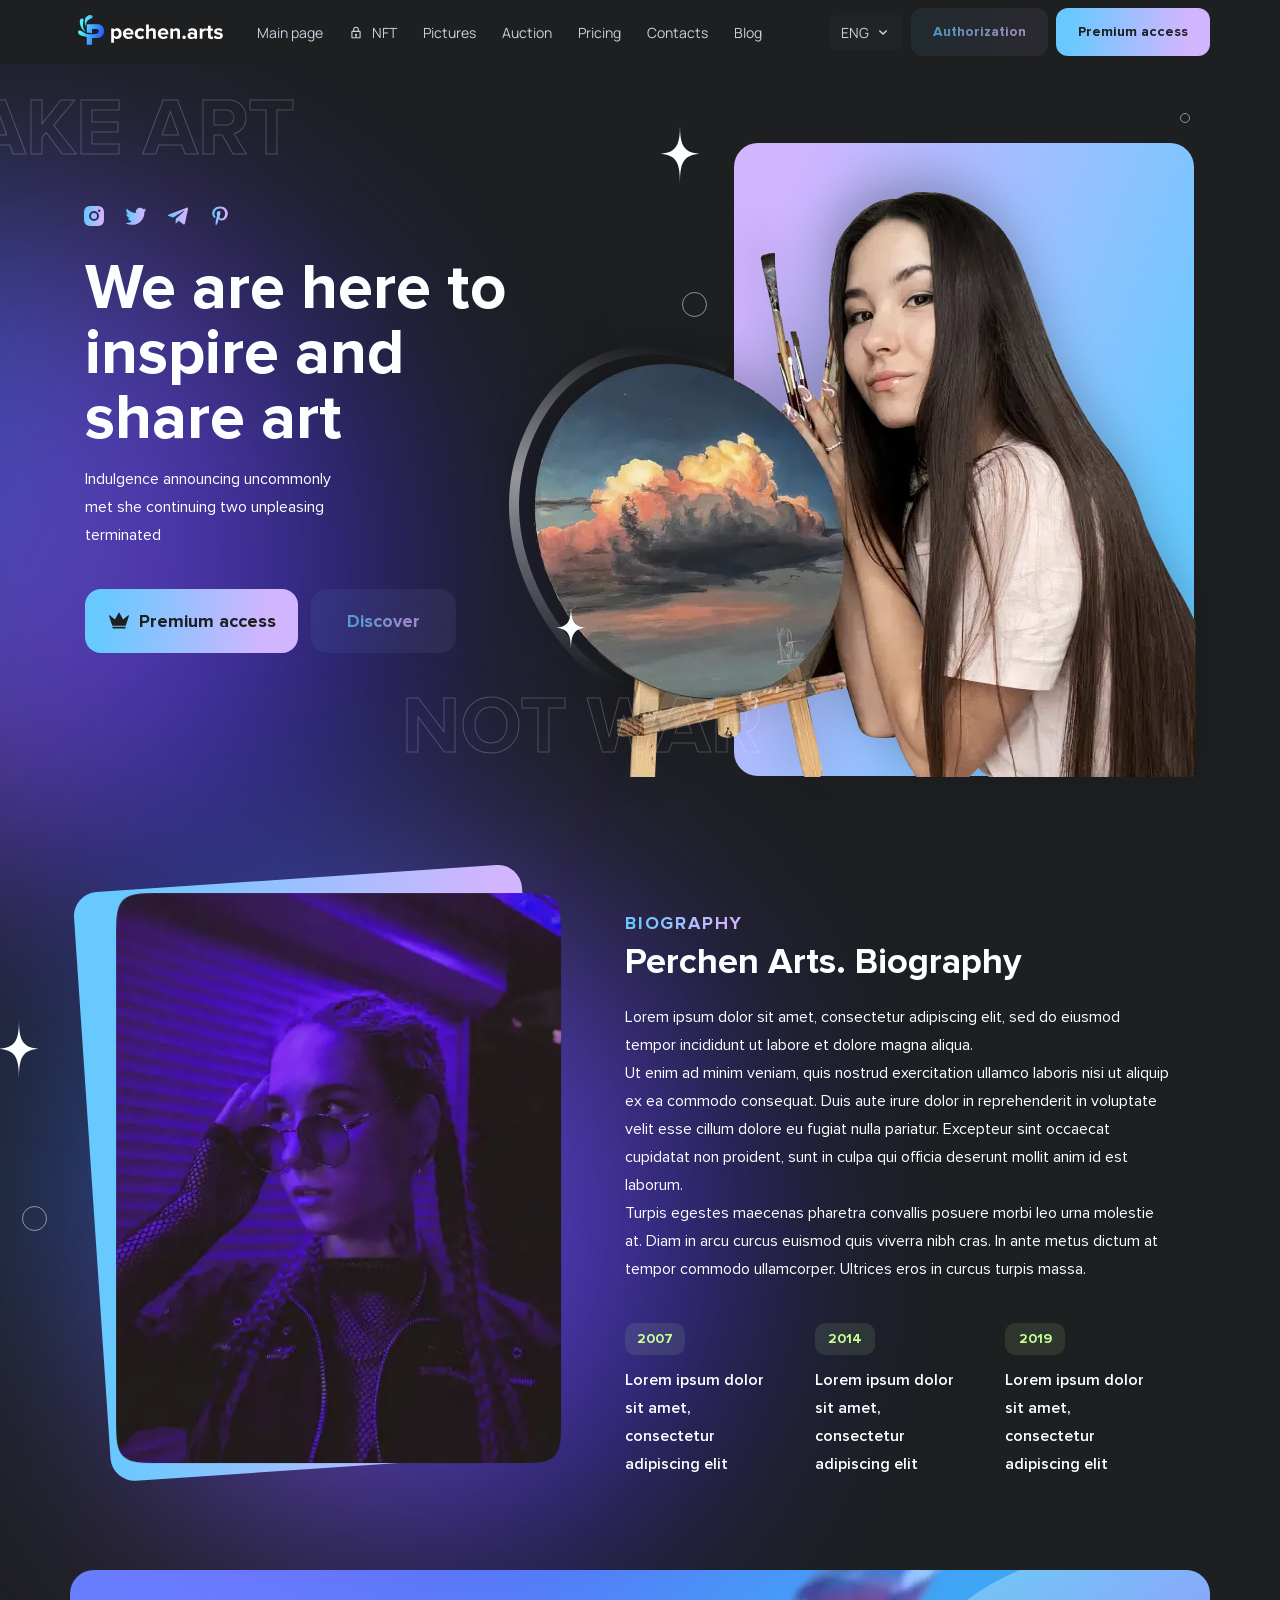
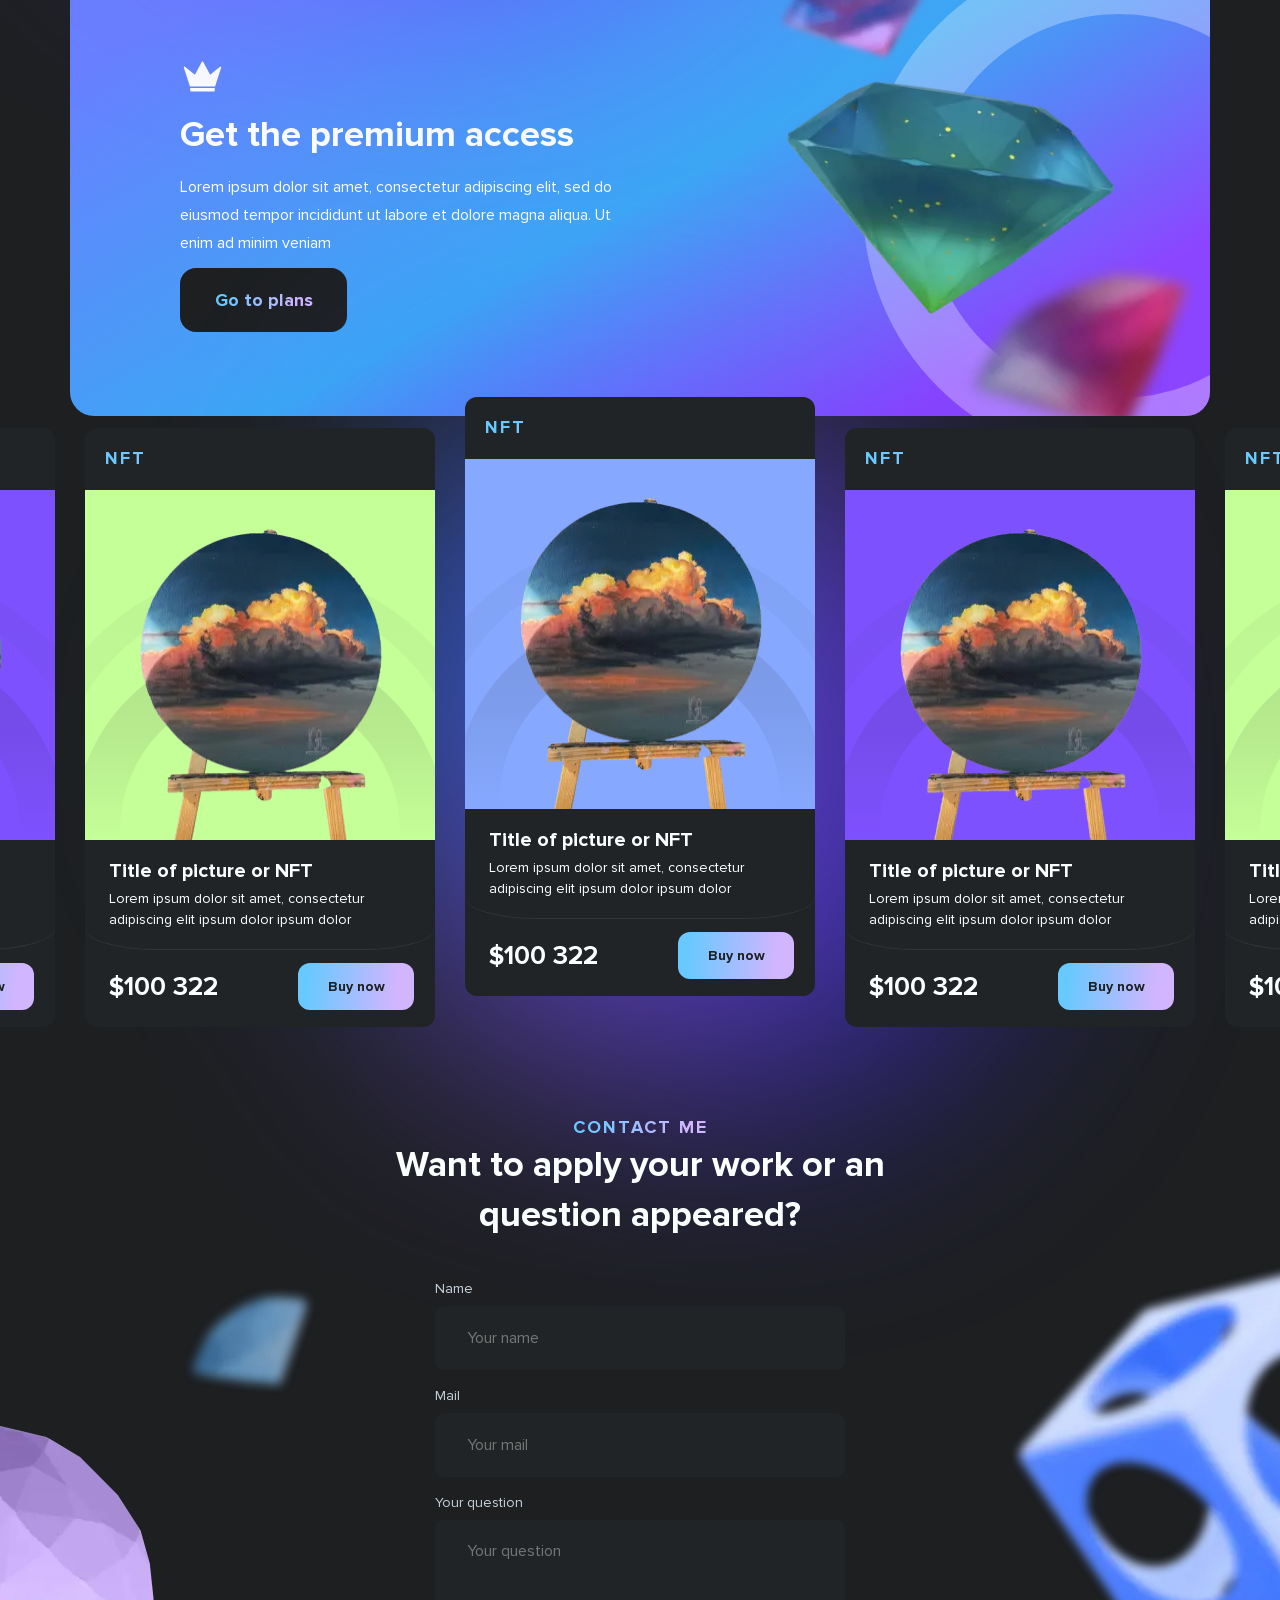
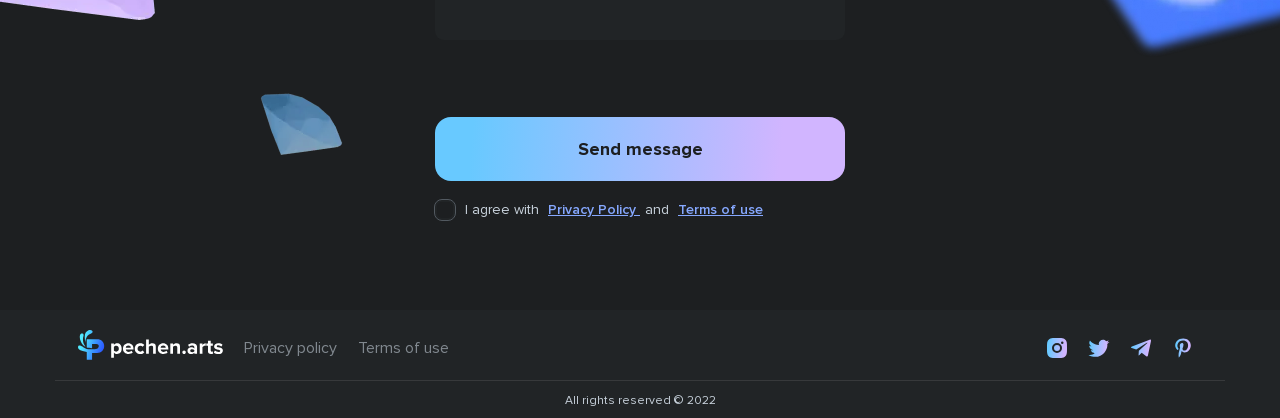
==== commit 55b6649a: "Add files via upload" ====
--- a/index.html
+++ b/index.html
@@ -1 +1 @@
-<!DOCTYPE html><html lang="en"><head><meta charset="UTF-8"><meta name="viewport" content="width=device-width,initial-scale=1"><meta name="description" content="Artis-NFT Site"><link rel="stylesheet" href="css/style.min.css"><link rel="stylesheet" href="css/style.main.min.css"><title>Artist-NFT</title><link rel="preconnect" href="https://fonts.googleapis.com"><link rel="preconnect" href="https://fonts.gstatic.com" crossorigin><link href="https://fonts.googleapis.com/css2?family=Manrope:wght@400;700&display=swap" rel="stylesheet"><link rel="apple-touch-icon" sizes="57x57" href="favicon/apple-icon-57x57.png"><link rel="apple-touch-icon" sizes="60x60" href="favicon/apple-icon-60x60.png"><link rel="apple-touch-icon" sizes="72x72" href="favicon/apple-icon-72x72.png"><link rel="apple-touch-icon" sizes="76x76" href="favicon/apple-icon-76x76.png"><link rel="apple-touch-icon" sizes="114x114" href="favicon/apple-icon-114x114.png"><link rel="apple-touch-icon" sizes="120x120" href="favicon/apple-icon-120x120.png"><link rel="apple-touch-icon" sizes="144x144" href="favicon/apple-icon-144x144.png"><link rel="apple-touch-icon" sizes="152x152" href="favicon/apple-icon-152x152.png"><link rel="apple-touch-icon" sizes="180x180" href="favicon/apple-icon-180x180.png"><link rel="icon" type="image/png" sizes="192x192" href="favicon/android-icon-192x192.png"><link rel="icon" type="image/png" sizes="32x32" href="favicon/favicon-32x32.png"><link rel="icon" type="image/png" sizes="96x96" href="favicon/favicon-96x96.png"><link rel="icon" type="image/png" sizes="16x16" href="favicon/favicon-16x16.png"><link rel="manifest" href="favicon/manifest.json"><meta name="msapplication-TileColor" content="#ffffff"><meta name="msapplication-TileImage" content="favicon/ms-icon-144x144.png"><meta name="theme-color" content="#ffffff"></head><body><link rel="stylesheet" href="https://cdn.jsdelivr.net/npm/swiper@8/swiper-bundle.min.css"><header class="header"><div class="header__desktop"><span class="header__logo"><a href="index.html"><img src="icons/logo.svg" alt="logo"></a></span><div class="header__menu menu"><a class="menu__item" href="index.html">Main page</a> <a class="menu__item lock-category" href="nfts.html"><img src="icons/lock.svg" alt="logo"><span>NFT</span></a> <a class="menu__item" href="arts.html">Pictures</a> <a class="menu__item" href="auction.html">Auction</a> <a class="menu__item" href="pricing.html">Pricing</a> <a class="menu__item" href="contacts.html">Contacts</a> <a class="menu__item" href="forum.html">Blog</a></div><div class="header__profile"><div class="header__lang lang-list">ENG<img src="icons/arrow-bottom.svg" alt="arrow-bottom"></div><a href="authorization.html" class="button button_opacity account-button"><span>Authorization</span></a> <a href="#" class="button button_gradient premium-button"><span>Premium access</span></a></div><div class="header__mobile"><a href="index.html"><img src="icons/premium-crown.svg" alt="premium"></a><button class="burger-button" aria-label="menu"><span></span></button></div></div><div class="header__burger-menu mobile-menu"><a class="menu__item" href="index.html">Main page</a> <a class="menu__item lock-category" href="nfts.html"><img src="icons/lock.svg" alt="logo"><span>NFT</span></a> <a class="menu__item" href="arts.html">Pictures</a> <a class="menu__item" href="auction.html">Auction</a> <a class="menu__item" href="pricing.html">Pricing</a> <a class="menu__item" href="contacts.html">Contacts</a> <a class="menu__item" href="forum.html">Blog</a> <a href="authorization.html" class="button button_opacity account-button"><span>Authorization</span></a></div></header><main><div class="blur blur-1"><img src="icons/blur/blur-one.svg" alt="blur"> <img src="icons/blur/blur-two.svg" alt="blur"> <img src="icons/blur/blur-three.svg" alt="blur"></div><div class="blur blur-2"><img src="icons/blur/blur-one.svg" alt="blur"> <img src="icons/blur/blur-two.svg" alt="blur"> <img src="icons/blur/blur-three.svg" alt="blur"></div><div class="blur blur-3"><img src="icons/blur/blur-one.svg" alt="blur"> <img src="icons/blur/blur-two.svg" alt="blur"> <img src="icons/blur/blur-three.svg" alt="blur"></div><section class="main-window"><div class="main-window__text"><span class="main-window__social"><a href="#"><img src="icons/inst-gradient.svg" alt="inst"></a><a href="#"><img src="icons/twitter-gradient.svg" alt="twitter"></a><a href="#"><img src="icons/telegram-gradient.svg" alt="telegram"></a><a href="#"><img src="icons/pinterest-gradient.svg" alt="pinterest"></a></span><h1>We are here to inspire and share art</h1><p>Indulgence announcing uncommonly met she continuing two unpleasing terminated</p><span class="main-window__buttons"><a href="#" class="button button_gradient"><img src="icons/crown.svg" alt="crown"><span>Premium access</span></a> <a href="#" class="button button_opacity"><span>Discover</span></a></span></div><div class="main-window__image"><div class="main-window__gradient-box"><picture><source srcset="img/main/girl.webp" type="image/webp"><img src="img/main/girl.png" alt="girl"></picture><picture><source srcset="img/main/arc.webp" type="image/webp"><img src="img/main/arc.png" alt="arc"></picture></div></div><div class="main-window__decor"><div class="decor-circle decor-1"></div><div class="decor-circle decor-2"></div><img src="icons/romb-star.svg" alt="star" class="decor-3"> <img src="icons/romb-star.svg" alt="star" class="decor-4"> <span class="opacity-text decor-5">MAKE ART</span> <span class="opacity-text decor-6">NOT WAR</span></div></section><section class="biography"><div class="biography__image"><div class="biography__gradient-box"><picture><source srcset="img/main/purple-girl.webp" type="image/webp"><img src="img/main/purple-girl.png" loading="lazy" alt="purple-girl"></picture></div></div><div class="biography__title"><span class="gradient-text">BIOGRAPHY</span><h2>Perchen Arts. Biography</h2></div><div class="biography__info"><p>Lorem ipsum dolor sit amet, consectetur adipiscing elit, sed do eiusmod tempor incididunt ut labore et dolore magna aliqua.</p><p>Ut enim ad minim veniam, quis nostrud exercitation ullamco laboris nisi ut aliquip ex ea commodo consequat. Duis aute irure dolor in reprehenderit in voluptate velit esse cillum dolore eu fugiat nulla pariatur. Excepteur sint occaecat cupidatat non proident, sunt in culpa qui officia deserunt mollit anim id est laborum.</p><p>Turpis egestes maecenas pharetra convallis posuere morbi leo urna molestie at. Diam in arcu curcus euismod quis viverra nibh cras. In ante metus dictum at tempor commodo ullamcorper. Ultrices eros in curcus turpis massa.</p><div class="biography__history story-bio"><div class="story-bio__item"><div class="story-bio__year story-bio__year_green">2007</div><p>Lorem ipsum dolor sit amet, consectetur adipiscing elit</p></div><div class="story-bio__item"><div class="story-bio__year story-bio__year_green">2014</div><p>Lorem ipsum dolor sit amet, consectetur adipiscing elit</p></div><div class="story-bio__item"><div class="story-bio__year story-bio__year_green">2019</div><p>Lorem ipsum dolor sit amet, consectetur adipiscing elit</p></div></div></div><div class="biography__decor"><div class="decor-circle decor-1"></div><img src="icons/romb-star.svg" alt="star" class="decor-2"></div></section><section class="premium"><div class="premium__text"><img src="icons/crown-white.svg" alt="crown"><h2>Get the premium access</h2><p>Lorem ipsum dolor sit amet, consectetur adipiscing elit, sed do eiusmod tempor incididunt ut labore et dolore magna aliqua. Ut enim ad minim veniam</p><a href="#" class="button button_black"><span>Go to plans</span></a></div><div class="premium__diamonds"><div class="premium__gradient-circle"><picture><source srcset="img/main/blue-diamond.webp" type="image/webp"><img src="img/main/blue-diamond.png" alt="blue-diamond"></picture><picture><source srcset="img/main/green-diamond.webp" type="image/webp"><img src="img/main/green-diamond.png" alt="green-diamond"></picture><picture><source srcset="img/main/red-diamond.webp" type="image/webp"><img src="img/main/red-diamond.png" alt="red-diamond"></picture></div></div></section><section class="nft-slider swiper"><div class="swiper-wrapper"><div class="swiper-slide"><div class="nft-card"><span class="nft-card__head gradient-text">NFT</span><div class="nft-card__image nft-card__image_blue"><div class="nft-card__image_big-circle"></div><div class="nft-card__image_mid-circle"></div><picture><source srcset="img/nft-art.webp" type="image/webp"><img src="img/nft-art.png" alt="nft-art"></picture></div><div class="nft-card__text"><span>Title of picture or NFT</span><p>Lorem ipsum dolor sit amet, consectetur adipiscing elit ipsum dolor ipsum dolor</p></div><div class="nft-card__price"><span>$100 322</span> <a href="item.html" class="button button_gradient"><span>Buy now</span></a></div></div></div><div class="swiper-slide"><div class="nft-card"><span class="nft-card__head gradient-text">NFT</span><div class="nft-card__image nft-card__image_purple"><div class="nft-card__image_big-circle"></div><div class="nft-card__image_mid-circle"></div><picture><source srcset="img/nft-art.webp" type="image/webp"><img src="img/nft-art.png" alt="nft-art"></picture></div><div class="nft-card__text"><span>Title of picture or NFT</span><p>Lorem ipsum dolor sit amet, consectetur adipiscing elit ipsum dolor ipsum dolor</p></div><div class="nft-card__price"><span>$100 322</span> <a href="item.html" class="button button_gradient"><span>Buy now</span></a></div></div></div><div class="swiper-slide"><div class="nft-card"><span class="nft-card__head gradient-text">NFT</span><div class="nft-card__image nft-card__image_green"><div class="nft-card__image_big-circle"></div><div class="nft-card__image_mid-circle"></div><picture><source srcset="img/nft-art.webp" type="image/webp"><img src="img/nft-art.png" alt="nft-art"></picture></div><div class="nft-card__text"><span>Title of picture or NFT</span><p>Lorem ipsum dolor sit amet, consectetur adipiscing elit ipsum dolor ipsum dolor</p></div><div class="nft-card__price"><span>$100 322</span> <a href="item.html" class="button button_gradient"><span>Buy now</span></a></div></div></div><div class="swiper-slide"><div class="nft-card"><span class="nft-card__head gradient-text">NFT</span><div class="nft-card__image nft-card__image_blue"><div class="nft-card__image_big-circle"></div><div class="nft-card__image_mid-circle"></div><picture><source srcset="img/nft-art.webp" type="image/webp"><img src="img/nft-art.png" alt="nft-art"></picture></div><div class="nft-card__text"><span>Title of picture or NFT</span><p>Lorem ipsum dolor sit amet, consectetur adipiscing elit ipsum dolor ipsum dolor</p></div><div class="nft-card__price"><span>$100 322</span> <a href="item.html" class="button button_gradient"><span>Buy now</span></a></div></div></div><div class="swiper-slide"><div class="nft-card"><span class="nft-card__head gradient-text">NFT</span><div class="nft-card__image nft-card__image_purple"><div class="nft-card__image_big-circle"></div><div class="nft-card__image_mid-circle"></div><picture><source srcset="img/nft-art.webp" type="image/webp"><img src="img/nft-art.png" alt="nft-art"></picture></div><div class="nft-card__text"><span>Title of picture or NFT</span><p>Lorem ipsum dolor sit amet, consectetur adipiscing elit ipsum dolor ipsum dolor</p></div><div class="nft-card__price"><span>$100 322</span> <a href="item.html" class="button button_gradient"><span>Buy now</span></a></div></div></div><div class="swiper-slide"><div class="nft-card"><span class="nft-card__head gradient-text">NFT</span><div class="nft-card__image nft-card__image_green"><div class="nft-card__image_big-circle"></div><div class="nft-card__image_mid-circle"></div><picture><source srcset="img/nft-art.webp" type="image/webp"><img src="img/nft-art.png" alt="nft-art"></picture></div><div class="nft-card__text"><span>Title of picture or NFT</span><p>Lorem ipsum dolor sit amet, consectetur adipiscing elit ipsum dolor ipsum dolor</p></div><div class="nft-card__price"><span>$100 322</span> <a href="item.html" class="button button_gradient"><span>Buy now</span></a></div></div></div></div></section><section class="contact"><div class="contact__title">CONTACT ME</div><div class="contact__subtitle">Want to apply your work or an question appeared?</div><form class="contact__form" id="contactForm"><label for="name">Name</label> <input type="text" class="contact__name" id="name" placeholder="Your name" required> <label for="email">Mail</label> <input type="email" name="email" id="email" class="contact__email" placeholder="Your mail" required> <label for="comment">Your question</label> <textarea type="text" name="comment" id="comment" class="contact__comment" placeholder="Your question"></textarea> <button class="contact__btn button_gradient">Send message</button><div class="contact__checkbox"><input type="checkbox" name="policy" id="policy" required> <label for="policy" class="contact__checkbox-label">I agree with <a href="#">Privacy Policy </a>and <a href="#">Terms of use</a></label></div></form><div class="contact__diamond1"><picture><source srcset="img/school/blur-diamond2.webp" type="image/webp"><img src="img/school/blur-diamond2.png" alt="diamond"></picture></div><div class="contact__diamond2"><picture><source srcset="img/school/bid-diamond.webp" type="image/webp"><img src="img/school/bid-diamond.png" alt="diamond"></picture></div><div class="contact__diamond3"><picture><source srcset="img/school/mini-diamond.webp" type="image/webp"><img src="img/school/mini-diamond.png" alt="diamond"></picture></div><div class="contact__cub"><picture><source srcset="img/school/cube.webp" type="image/webp"><img src="img/school/cube.png" alt="cube"></picture></div></section></main><footer class="footer"><div class="footer__info"><div><a href="index.html" class="footer__logo"><img src="icons/logo.svg" alt="logo"></a><a href="#">Privacy policy</a> <a href="#">Terms of use</a></div><div class="footer__social"><a href="#"><img src="icons/inst-gradient.svg" alt="inst"></a><a href="#"><img src="icons/twitter-gradient.svg" alt="twitter"></a><a href="#"><img src="icons/telegram-gradient.svg" alt="telegram"></a><a href="#"><img src="icons/pinterest-gradient.svg" alt="pinterest"></a></div></div><div class="footer__cop">All rights reserved © 2022</div><script src="js/script.js"></script></footer><script src="https://cdn.jsdelivr.net/npm/swiper@8/swiper-bundle.min.js"></script><script src="js/cookieOperation.js"></script><script src="js/main.js"></script><script src="js/script.js"></script></body></html>+<!DOCTYPE html><html lang="en"><head><meta charset="UTF-8"><meta name="viewport" content="width=device-width,initial-scale=1"><meta name="description" content="Artis-NFT Site"><link rel="stylesheet" href="css/style.min.css"><link rel="stylesheet" href="css/style.main.min.css"><title>Artist-NFT</title><link rel="preconnect" href="https://fonts.googleapis.com"><link rel="preconnect" href="https://fonts.gstatic.com" crossorigin><link href="https://fonts.googleapis.com/css2?family=Manrope:wght@400;700&display=swap" rel="stylesheet"><link rel="apple-touch-icon" sizes="57x57" href="favicon/apple-icon-57x57.png"><link rel="apple-touch-icon" sizes="60x60" href="favicon/apple-icon-60x60.png"><link rel="apple-touch-icon" sizes="72x72" href="favicon/apple-icon-72x72.png"><link rel="apple-touch-icon" sizes="76x76" href="favicon/apple-icon-76x76.png"><link rel="apple-touch-icon" sizes="114x114" href="favicon/apple-icon-114x114.png"><link rel="apple-touch-icon" sizes="120x120" href="favicon/apple-icon-120x120.png"><link rel="apple-touch-icon" sizes="144x144" href="favicon/apple-icon-144x144.png"><link rel="apple-touch-icon" sizes="152x152" href="favicon/apple-icon-152x152.png"><link rel="apple-touch-icon" sizes="180x180" href="favicon/apple-icon-180x180.png"><link rel="icon" type="image/png" sizes="192x192" href="favicon/android-icon-192x192.png"><link rel="icon" type="image/png" sizes="32x32" href="favicon/favicon-32x32.png"><link rel="icon" type="image/png" sizes="96x96" href="favicon/favicon-96x96.png"><link rel="icon" type="image/png" sizes="16x16" href="favicon/favicon-16x16.png"><link rel="manifest" href="favicon/manifest.json"><meta name="msapplication-TileColor" content="#ffffff"><meta name="msapplication-TileImage" content="favicon/ms-icon-144x144.png"><meta name="theme-color" content="#ffffff"></head><body><link rel="stylesheet" href="https://cdn.jsdelivr.net/npm/swiper@8/swiper-bundle.min.css"><header class="header"><div class="header__desktop"><span class="header__logo"><a href="index.html"><img src="icons/logo.svg" style="width: 145px; height: 30px;" alt="logo"></a></span><div class="header__menu menu"><a class="menu__item" href="index.html">Main page</a> <a class="menu__item lock-category" href="nfts.html"><img src="icons/lock.svg" alt="logo"><span>NFT</span></a> <a class="menu__item" href="arts.html">Pictures</a> <a class="menu__item" href="auction.html">Auction</a> <a class="menu__item" href="pricing.html">Pricing</a> <a class="menu__item" href="contacts.html">Contacts</a> <a class="menu__item" href="forum.html">Blog</a></div><div class="header__profile"><div class="header__lang lang-list">ENG<img src="icons/arrow-bottom.svg" alt="arrow-bottom"></div><a href="authorization.html" class="button button_opacity account-button"><span>Authorization</span></a> <a href="#" class="button button_gradient premium-button"><span>Premium access</span></a></div><div class="header__mobile"><a href="index.html"><img src="icons/premium-crown.svg" style="width: 32px; height: 32px;" alt="premium"></a><button class="burger-button" aria-label="menu"><span></span></button></div></div><div class="header__burger-menu mobile-menu"><a class="menu__item" href="index.html">Main page</a> <a class="menu__item lock-category" href="nfts.html"><img src="icons/lock.svg" alt="logo"><span>NFT</span></a> <a class="menu__item" href="arts.html">Pictures</a> <a class="menu__item" href="auction.html">Auction</a> <a class="menu__item" href="pricing.html">Pricing</a> <a class="menu__item" href="contacts.html">Contacts</a> <a class="menu__item" href="forum.html">Blog</a> <a href="authorization.html" class="button button_opacity account-button"><span>Authorization</span></a></div></header><main><div class="blur blur-1"><img src="icons/blur/blur-one.svg" alt="blur"> <img src="icons/blur/blur-two.svg" alt="blur"> <img src="icons/blur/blur-three.svg" alt="blur"></div><div class="blur blur-2"><img src="icons/blur/blur-one.svg" alt="blur"> <img src="icons/blur/blur-two.svg" alt="blur"> <img src="icons/blur/blur-three.svg" alt="blur"></div><div class="blur blur-3"><img src="icons/blur/blur-one.svg" alt="blur"> <img src="icons/blur/blur-two.svg" alt="blur"> <img src="icons/blur/blur-three.svg" alt="blur"></div><section class="main-window"><div class="main-window__text"><span class="main-window__social"><a href="#"><img src="icons/inst-gradient.svg" alt="inst"></a><a href="#"><img src="icons/twitter-gradient.svg" alt="twitter"></a><a href="#"><img src="icons/telegram-gradient.svg" alt="telegram"></a><a href="#"><img src="icons/pinterest-gradient.svg" alt="pinterest"></a></span><h1>We are here to inspire and share art</h1><p>Indulgence announcing uncommonly met she continuing two unpleasing terminated</p><span class="main-window__buttons"><a href="#" class="button button_gradient"><img src="icons/crown.svg" alt="crown"><span>Premium access</span></a> <a href="#" class="button button_opacity"><span>Discover</span></a></span></div><div class="main-window__image"><div class="main-window__gradient-box"><picture><source srcset="img/main/girl.webp" type="image/webp"><img src="img/main/girl.png" alt="girl"></picture><picture><source srcset="img/main/arc.webp" type="image/webp"><img src="img/main/arc.png" alt="arc"></picture></div></div><div class="main-window__decor"><div class="decor-circle decor-1"></div><div class="decor-circle decor-2"></div><img src="icons/romb-star.svg" alt="star" class="decor-3"> <img src="icons/romb-star.svg" alt="star" class="decor-4"> <span class="opacity-text decor-5">MAKE ART</span> <span class="opacity-text decor-6">NOT WAR</span></div></section><section class="biography"><div class="biography__image"><div class="biography__gradient-box"><picture><source srcset="img/main/purple-girl.webp" type="image/webp"><img src="img/main/purple-girl.png" loading="lazy" alt="purple-girl"></picture></div></div><div class="biography__title"><span class="gradient-text">BIOGRAPHY</span><h2>Perchen Arts. Biography</h2></div><div class="biography__info"><p>Lorem ipsum dolor sit amet, consectetur adipiscing elit, sed do eiusmod tempor incididunt ut labore et dolore magna aliqua.</p><p>Ut enim ad minim veniam, quis nostrud exercitation ullamco laboris nisi ut aliquip ex ea commodo consequat. Duis aute irure dolor in reprehenderit in voluptate velit esse cillum dolore eu fugiat nulla pariatur. Excepteur sint occaecat cupidatat non proident, sunt in culpa qui officia deserunt mollit anim id est laborum.</p><p>Turpis egestes maecenas pharetra convallis posuere morbi leo urna molestie at. Diam in arcu curcus euismod quis viverra nibh cras. In ante metus dictum at tempor commodo ullamcorper. Ultrices eros in curcus turpis massa.</p><div class="biography__history story-bio"><div class="story-bio__item"><div class="story-bio__year story-bio__year_green">2007</div><p>Lorem ipsum dolor sit amet, consectetur adipiscing elit</p></div><div class="story-bio__item"><div class="story-bio__year story-bio__year_green">2014</div><p>Lorem ipsum dolor sit amet, consectetur adipiscing elit</p></div><div class="story-bio__item"><div class="story-bio__year story-bio__year_green">2019</div><p>Lorem ipsum dolor sit amet, consectetur adipiscing elit</p></div></div></div><div class="biography__decor"><div class="decor-circle decor-1"></div><img src="icons/romb-star.svg" alt="star" class="decor-2"></div></section><section class="premium"><div class="premium__text"><img src="icons/crown-white.svg" alt="crown"><h2>Get the premium access</h2><p>Lorem ipsum dolor sit amet, consectetur adipiscing elit, sed do eiusmod tempor incididunt ut labore et dolore magna aliqua. Ut enim ad minim veniam</p><a href="#" class="button button_black"><span>Go to plans</span></a></div><div class="premium__diamonds"><div class="premium__gradient-circle"><picture><source srcset="img/main/blue-diamond.webp" type="image/webp"><img src="img/main/blue-diamond.png" alt="blue-diamond"></picture><picture><source srcset="img/main/green-diamond.webp" type="image/webp"><img src="img/main/green-diamond.png" alt="green-diamond"></picture><picture><source srcset="img/main/red-diamond.webp" type="image/webp"><img src="img/main/red-diamond.png" alt="red-diamond"></picture></div></div></section><section class="nft-slider swiper"><div class="swiper-wrapper"><div class="swiper-slide"><div class="nft-card"><span class="nft-card__head gradient-text">NFT</span><div class="nft-card__image nft-card__image_blue"><div class="nft-card__image_big-circle"></div><div class="nft-card__image_mid-circle"></div><picture><source srcset="img/nft-art.webp" type="image/webp"><img src="img/nft-art.png" alt="nft-art"></picture></div><div class="nft-card__text"><span>Title of picture or NFT</span><p>Lorem ipsum dolor sit amet, consectetur adipiscing elit ipsum dolor ipsum dolor</p></div><div class="nft-card__price"><span>$100 322</span> <a href="item.html" class="button button_gradient"><span>Buy now</span></a></div></div></div><div class="swiper-slide"><div class="nft-card"><span class="nft-card__head gradient-text">NFT</span><div class="nft-card__image nft-card__image_purple"><div class="nft-card__image_big-circle"></div><div class="nft-card__image_mid-circle"></div><picture><source srcset="img/nft-art.webp" type="image/webp"><img src="img/nft-art.png" alt="nft-art"></picture></div><div class="nft-card__text"><span>Title of picture or NFT</span><p>Lorem ipsum dolor sit amet, consectetur adipiscing elit ipsum dolor ipsum dolor</p></div><div class="nft-card__price"><span>$100 322</span> <a href="item.html" class="button button_gradient"><span>Buy now</span></a></div></div></div><div class="swiper-slide"><div class="nft-card"><span class="nft-card__head gradient-text">NFT</span><div class="nft-card__image nft-card__image_green"><div class="nft-card__image_big-circle"></div><div class="nft-card__image_mid-circle"></div><picture><source srcset="img/nft-art.webp" type="image/webp"><img src="img/nft-art.png" alt="nft-art"></picture></div><div class="nft-card__text"><span>Title of picture or NFT</span><p>Lorem ipsum dolor sit amet, consectetur adipiscing elit ipsum dolor ipsum dolor</p></div><div class="nft-card__price"><span>$100 322</span> <a href="item.html" class="button button_gradient"><span>Buy now</span></a></div></div></div><div class="swiper-slide"><div class="nft-card"><span class="nft-card__head gradient-text">NFT</span><div class="nft-card__image nft-card__image_blue"><div class="nft-card__image_big-circle"></div><div class="nft-card__image_mid-circle"></div><picture><source srcset="img/nft-art.webp" type="image/webp"><img src="img/nft-art.png" alt="nft-art"></picture></div><div class="nft-card__text"><span>Title of picture or NFT</span><p>Lorem ipsum dolor sit amet, consectetur adipiscing elit ipsum dolor ipsum dolor</p></div><div class="nft-card__price"><span>$100 322</span> <a href="item.html" class="button button_gradient"><span>Buy now</span></a></div></div></div><div class="swiper-slide"><div class="nft-card"><span class="nft-card__head gradient-text">NFT</span><div class="nft-card__image nft-card__image_purple"><div class="nft-card__image_big-circle"></div><div class="nft-card__image_mid-circle"></div><picture><source srcset="img/nft-art.webp" type="image/webp"><img src="img/nft-art.png" alt="nft-art"></picture></div><div class="nft-card__text"><span>Title of picture or NFT</span><p>Lorem ipsum dolor sit amet, consectetur adipiscing elit ipsum dolor ipsum dolor</p></div><div class="nft-card__price"><span>$100 322</span> <a href="item.html" class="button button_gradient"><span>Buy now</span></a></div></div></div><div class="swiper-slide"><div class="nft-card"><span class="nft-card__head gradient-text">NFT</span><div class="nft-card__image nft-card__image_green"><div class="nft-card__image_big-circle"></div><div class="nft-card__image_mid-circle"></div><picture><source srcset="img/nft-art.webp" type="image/webp"><img src="img/nft-art.png" alt="nft-art"></picture></div><div class="nft-card__text"><span>Title of picture or NFT</span><p>Lorem ipsum dolor sit amet, consectetur adipiscing elit ipsum dolor ipsum dolor</p></div><div class="nft-card__price"><span>$100 322</span> <a href="item.html" class="button button_gradient"><span>Buy now</span></a></div></div></div></div></section><section class="contact"><div class="contact__title">CONTACT ME</div><div class="contact__subtitle">Want to apply your work or an question appeared?</div><form class="contact__form" id="contactForm"><label for="name">Name</label> <input type="text" class="contact__name" id="name" placeholder="Your name" required> <label for="email">Mail</label> <input type="email" name="email" id="email" class="contact__email" placeholder="Your mail" required> <label for="comment">Your question</label> <textarea type="text" name="comment" id="comment" class="contact__comment" placeholder="Your question"></textarea> <button class="contact__btn button_gradient">Send message</button><div class="contact__checkbox"><input type="checkbox" name="policy" id="policy" required> <label for="policy" class="contact__checkbox-label">I agree with <a href="#">Privacy Policy </a>and <a href="#">Terms of use</a></label></div></form><div class="contact__diamond1"><picture><source srcset="img/school/blur-diamond2.webp" type="image/webp"><img src="img/school/blur-diamond2.png" alt="diamond"></picture></div><div class="contact__diamond2"><picture><source srcset="img/school/bid-diamond.webp" type="image/webp"><img src="img/school/bid-diamond.png" alt="diamond"></picture></div><div class="contact__diamond3"><picture><source srcset="img/school/mini-diamond.webp" type="image/webp"><img src="img/school/mini-diamond.png" alt="diamond"></picture></div><div class="contact__cub"><picture><source srcset="img/school/cube.webp" type="image/webp"><img src="img/school/cube.png" alt="cube"></picture></div></section></main><footer class="footer"><div class="footer__info"><div><a href="index.html" class="footer__logo"><img src="icons/logo.svg" alt="logo"></a><a href="#">Privacy policy</a> <a href="#">Terms of use</a></div><div class="footer__social"><a href="#"><img src="icons/inst-gradient.svg" style="width: 24px; height: 24px;" alt="inst"></a><a href="#"><img src="icons/twitter-gradient.svg" style="width: 24px; height: 24px;" alt="twitter"></a><a href="#"><img src="icons/telegram-gradient.svg" style="width: 24px; height: 24px;" alt="telegram"></a><a href="#"><img src="icons/pinterest-gradient.svg" style="width: 24px; height: 24px;" alt="pinterest"></a></div></div><div class="footer__cop">All rights reserved © 2022</div><script src="js/script.js"></script></footer><script src="https://cdn.jsdelivr.net/npm/swiper@8/swiper-bundle.min.js"></script><script src="js/cookieOperation.js"></script><script src="js/main.js"></script><script src="js/script.js"></script></body></html>
--- a/css/style.min.css
+++ b/css/style.min.css
@@ -1 +1 @@
-.header{position:fixed;top:0;left:0;display:-webkit-box;display:-ms-flexbox;display:flex;-webkit-box-align:center;-ms-flex-align:center;align-items:center;width:100vw;height:64px;color:#c8d2dc;background:#1d1f21;z-index:999}.header.isLogin.isPremium .lock-category{pointer-events:all}.header.isLogin.isPremium .lock-category img{display:none}.header .lock-category{pointer-events:none}.header .lock-category.active{padding:8px 12px 7px;border-radius:8px;background:-o-linear-gradient(355.22deg,rgba(104,201,255,.1) 9.27%,rgba(209,181,255,.1) 84.06%);background:linear-gradient(94.78deg,rgba(104,201,255,.1) 9.27%,rgba(209,181,255,.1) 84.06%);margin-left:-8px;margin-right:18px;border:1px solid rgba(0,0,0,0)}.header .lock-category.active:hover{border:1px solid #68c9ff;-webkit-box-shadow:0 0 10px #68c9ff;box-shadow:0 0 10px #68c9ff}.header .lock-category.active span{font-family:Manrope;font-size:14px;line-height:19px;letter-spacing:normal}.header__desktop{display:-webkit-box;display:-ms-flexbox;display:flex;-webkit-box-align:center;-ms-flex-align:center;align-items:center;margin:0 auto;max-width:1180px;width:100%;height:100%;padding:0 20px}.header__logo{margin:5px 34px 0 8px}.header__menu{font-family:Manrope;font-weight:400;font-size:14px;line-height:20px}.header__profile{display:-webkit-box;display:-ms-flexbox;display:flex;-webkit-box-align:center;-ms-flex-align:center;align-items:center;margin-left:auto;font-family:Manrope;font-weight:400;font-size:14px;line-height:19px}.header__profile>:not(:last-child){margin-right:8px}.header__profile .button{height:48px;border-radius:12px;font-size:14px;line-height:20px}.header__mobile{display:-webkit-box;display:-ms-flexbox;display:flex;-webkit-box-align:center;-ms-flex-align:center;align-items:center;gap:14px;margin-left:auto}.header__mobile img{margin-top:10px}.header__burger-menu{font-family:Manrope;font-weight:400;font-size:20px;line-height:25px}.header:has(.mobile-menu.opened) .burger-button span{width:0}.header:has(.mobile-menu.opened) .burger-button span::before{width:16px;-webkit-transform:translate(0,-1px) rotate(45deg);-ms-transform:translate(0,-1px) rotate(45deg);transform:translate(0,-1px) rotate(45deg)}.header:has(.mobile-menu.opened) .burger-button span::after{width:16px;-webkit-transform:translate(0,1px) rotate(-45deg);-ms-transform:translate(0,1px) rotate(-45deg);transform:translate(0,1px) rotate(-45deg)}.lang-list{display:-webkit-box;display:-ms-flexbox;display:flex;-webkit-box-pack:center;-ms-flex-pack:center;justify-content:center;-webkit-box-align:center;-ms-flex-align:center;align-items:center;gap:5px;width:74px;height:35px;background:#212426;border-radius:7px}.burger-button{position:relative;display:-webkit-box;display:-ms-flexbox;display:flex;-webkit-box-align:center;-ms-flex-align:center;align-items:center;width:16px;height:16px}.burger-button span{-webkit-transition:all .1s ease 0s;-o-transition:all .1s ease 0s;transition:all .1s ease 0s}.burger-button span,.burger-button span::after,.burger-button span::before{display:-webkit-box;display:-ms-flexbox;display:flex;width:16px;height:2px;border-radius:2px;background:#fcffff}.burger-button span::after,.burger-button span::before{content:"";position:absolute;right:0;-webkit-transition:all .5s ease 0s;-o-transition:all .5s ease 0s;transition:all .5s ease 0s}.burger-button span::before{width:8px;-webkit-transform:translate(0,-6px);-ms-transform:translate(0,-6px);transform:translate(0,-6px)}.burger-button span::after{width:12px;-webkit-transform:translate(0,6px);-ms-transform:translate(0,6px);transform:translate(0,6px)}.menu{display:-webkit-box;display:-ms-flexbox;display:flex;-webkit-box-align:center;-ms-flex-align:center;align-items:center;-ms-flex-wrap:wrap;flex-wrap:wrap;margin-top:1px}.menu>:not(:last-child){margin-right:26px}.menu__item{display:-webkit-box;display:-ms-flexbox;display:flex;-webkit-box-align:center;-ms-flex-align:center;align-items:center;gap:9px;-webkit-transition:.15s ease 0s;-o-transition:.15s ease 0s;transition:.15s ease 0s}.menu__item:hover{text-shadow:#6200ff 0 0 5px,rgba(144,75,255,.8705882353) 0 0 10px}.mobile-menu{position:fixed;top:0;right:-110vw;display:-webkit-box;display:-ms-flexbox;display:flex;-webkit-box-orient:vertical;-webkit-box-direction:normal;-ms-flex-direction:column;flex-direction:column;-webkit-box-align:center;-ms-flex-align:center;align-items:center;width:100vw;height:100vh;padding:90px 30px;z-index:1;border:2px solid rgba(0,0,0,0);border-right:#091217;background:-o-linear-gradient(355.22deg,#091217 9.27%,#0d0914 84.06%) padding-box,-o-linear-gradient(355.22deg,#68c9ff 9.27%,#d1b5ff 84.06%) border-box;background:linear-gradient(94.78deg,#091217 9.27%,#0d0914 84.06%) padding-box,linear-gradient(94.78deg,#68c9ff 9.27%,#d1b5ff 84.06%) border-box;-webkit-transition:all .5s ease 0s;-o-transition:all .5s ease 0s;transition:all .5s ease 0s}.mobile-menu.opened{right:0}.mobile-menu>:not(:last-child){margin-bottom:20px}.mobile-menu>:not(.button):hover{color:#000;text-shadow:0 0 5px #a56eff,0 0 5px #ab76ff}.mobile-menu .button:hover{-webkit-box-shadow:0 0 10px rgba(134,59,255,.4392156863),0 0 10px rgba(134,59,255,.4392156863);box-shadow:0 0 10px rgba(134,59,255,.4392156863),0 0 10px rgba(134,59,255,.4392156863)}.mobile-menu img{width:30px;height:30px}.footer{min-height:108px;background:#212426}.footer__info{max-width:1170px;width:100%;padding:20px 30px 14px 15px;margin:0 auto;display:-webkit-box;display:-ms-flexbox;display:flex;-webkit-box-pack:justify;-ms-flex-pack:justify;justify-content:space-between;-webkit-box-align:center;-ms-flex-align:center;align-items:center;border-bottom:1px solid rgba(252,255,255,.0980392157)}.footer__info>*{display:-webkit-box;display:-ms-flexbox;display:flex;-webkit-box-align:center;-ms-flex-align:center;align-items:center}.footer__info a{font-size:16px;line-height:21px;color:rgba(200,210,220,.5764705882)}.footer__info a:not(:last-child){margin-right:21px}.footer__logo{margin-left:8px}.footer__social{gap:18px;margin-top:6px}.footer__social>*{margin:0!important}.footer__cop{max-width:1170px;width:100%;padding:0 15px;margin:10px auto 0;text-align:center;font-size:12px;line-height:20px;color:#c8d2dc}@font-face{font-family:"Proxima Nova";src:url(../fonts/ProximaNova-Extrabld.woff) format(woff),url(../fonts/ProximaNova-Extrabld.ttf) format(truetype);font-weight:800}@font-face{font-family:"Proxima Nova";src:url(../fonts/ProximaNova-Bold.woff) format(woff),url(../fonts/ProximaNova-Bold.ttf) format(truetype);font-weight:700}@font-face{font-family:"Proxima Nova";src:url(../fonts/ProximaNova-Semibold.woff) format(woff),url(../fonts/ProximaNova-Semibold.ttf) format(truetype);font-weight:600}@font-face{font-family:"Proxima Nova";src:url(../fonts/ProximaNova-Regular.woff) format(woff),url(../fonts/ProximaNova-Regular.ttf) format(truetype);font-weight:400}@font-face{font-family:"Proxima Nova";src:url(../fonts/ProximaNova-Light.woff) format(woff),url(../fonts/ProximaNova-Light.ttf) format(truetype);font-weight:300}.button{display:-webkit-box;display:-ms-flexbox;display:flex;-webkit-box-align:center;-ms-flex-align:center;align-items:center;-webkit-box-pack:center;-ms-flex-pack:center;justify-content:center;min-width:116px;height:64px;padding:0 21px;border-radius:16px;-webkit-transition:.15s ease 0s;-o-transition:.15s ease 0s;transition:.15s ease 0s;font-family:"Proxima Nova";font-weight:700;font-size:18px;line-height:26px;white-space:nowrap}.button_gradient{background:-o-linear-gradient(355.22deg,#68c9ff 9.27%,#d1b5ff 84.06%) border-box,-o-linear-gradient(355.22deg,#68c9ff 9.27%,#d1b5ff 84.06%) padding-box;background:linear-gradient(94.78deg,#68c9ff 9.27%,#d1b5ff 84.06%) border-box,linear-gradient(94.78deg,#68c9ff 9.27%,#d1b5ff 84.06%) padding-box;border:.5px solid rgba(0,0,0,0)}.button_gradient:hover{-webkit-box-shadow:0 0 10px rgba(104,201,255,.8235294118);box-shadow:0 0 10px rgba(104,201,255,.8235294118);border:.5px solid #1d1f21}.button_gradient span{color:#1d1f21}.button_opacity{background:-o-linear-gradient(355.22deg,rgba(104,201,255,.1) 9.27%,rgba(209,181,255,.1) 84.06%);background:linear-gradient(94.78deg,rgba(104,201,255,.1) 9.27%,rgba(209,181,255,.1) 84.06%);opacity:.7;border:.5px solid rgba(0,0,0,0)}.button_opacity:hover{-webkit-box-shadow:0 0 10px #bd94ff;box-shadow:0 0 10px #bd94ff;border:.5px solid #bd94ff}.button_opacity span{background:-o-linear-gradient(355.22deg,#68c9ff 9.27%,#d1b5ff 84.06%);background:linear-gradient(94.78deg,#68c9ff 9.27%,#d1b5ff 84.06%);background-clip:text;-webkit-background-clip:text;color:rgba(0,0,0,0)}.button_black{background:#1d1f21;border:.5px solid rgba(0,0,0,0)}.button_black:hover{-webkit-box-shadow:0 0 5px #4f00cf,0 0 10px #5200d5;box-shadow:0 0 5px #4f00cf,0 0 10px #5200d5;border:.5px solid #bd94ff}.button_black span{background:-o-linear-gradient(355.22deg,#68c9ff 9.27%,#d1b5ff 84.06%);background:linear-gradient(94.78deg,#68c9ff 9.27%,#d1b5ff 84.06%);background-clip:text;-webkit-background-clip:text;color:rgba(0,0,0,0)}.decor-circle{position:absolute;width:25px;height:25px;opacity:.5;pointer-events:none;border:1px solid #fcffff;border-radius:50%}.opacity-text{font-family:"Proxima Nova";font-style:normal;font-weight:700;font-size:80px;line-height:97px;color:rgba(0,0,0,0);-webkit-text-stroke:1px #fff;opacity:.2;white-space:nowrap}*,::after,::before{padding:0;margin:0;border:0;-webkit-box-sizing:border-box;box-sizing:border-box}a{text-decoration:none;color:inherit;cursor:pointer}li,ol,ul{list-style:none}h1,h2,h3,h4,h5,h6{font-family:"Proxima Nova";font-style:normal;font-weight:700;color:#fcffff}img{width:initial;height:initial}body,html{position:relative;width:100vw}main{position:relative;padding-top:64px;min-height:calc(100vh - 108px)}body{overflow-x:hidden;min-height:100vh;font-size:16px;font-weight:400;line-height:28px}html{overflow-x:hidden;font-family:"Proxima Nova";font-weight:400;color:#fcffff;background:#1d1f21}button{background:rgba(0,0,0,0);border:rgba(0,0,0,0)}.gradient-text{font-family:"Proxima Nova";font-style:normal;font-weight:700;font-size:18px;line-height:26px;letter-spacing:.1em;background:-o-linear-gradient(355.22deg,#68c9ff 9.27%,#d1b5ff 84.06%);background:linear-gradient(94.78deg,#68c9ff 9.27%,#d1b5ff 84.06%);-webkit-background-clip:text;background-clip:text;color:rgba(0,0,0,0)}h1{font-size:64px;line-height:65px}h2{font-size:36px;line-height:50px}h4{font-size:26px;line-height:34px}@media (min-width:920.1px){.header__mobile{display:none}.header__burger-menu{display:none}}@media (max-width:1000px){.opacity-text{font-size:50px;line-height:61px}}@media (max-width:920px){.header__desktop{padding:0 19px 0 15px;z-index:2}.header__menu{display:none}.header__profile{display:none}}@media (max-width:768px){.button{min-width:96px;height:52px;padding:0 16px;border-radius:12px;font-size:15px;line-height:26px}body{font-size:15px;line-height:24px}.gradient-text{font-size:14px;line-height:26px}h1{font-size:36px;line-height:40px}h2{font-size:26px;line-height:34px}}@media (max-width:620px){.footer{padding-bottom:30px}.footer__info{padding:29px 16px 14px 15px;-webkit-box-align:start;-ms-flex-align:start;align-items:flex-start}.footer__info>:first-child{-webkit-box-orient:vertical;-webkit-box-direction:normal;-ms-flex-direction:column;flex-direction:column;-webkit-box-align:start;-ms-flex-align:start;align-items:flex-start;gap:26px}.footer__social{margin-top:3px}.footer__cop{background:#1d1f21;border-radius:8px;height:48px;display:-webkit-box;display:-ms-flexbox;display:flex;-webkit-box-pack:center;-ms-flex-pack:center;justify-content:center;-webkit-box-align:center;-ms-flex-align:center;align-items:center;width:90%;font-size:14px;line-height:21px}}+.header{position:fixed;top:0;left:0;display:-webkit-box;display:-ms-flexbox;display:flex;-webkit-box-align:center;-ms-flex-align:center;align-items:center;width:100vw;height:64px;color:#c8d2dc;background:#1d1f21;z-index:999}.header.isLogin.isPremium .lock-category{pointer-events:all}.header.isLogin.isPremium .lock-category img{display:none}.header .lock-category{pointer-events:none}.header .lock-category.active{padding:8px 12px 7px;border-radius:8px;background:-o-linear-gradient(355.22deg,rgba(104,201,255,.1) 9.27%,rgba(209,181,255,.1) 84.06%);background:linear-gradient(94.78deg,rgba(104,201,255,.1) 9.27%,rgba(209,181,255,.1) 84.06%);margin-left:-8px;margin-right:18px;border:1px solid rgba(0,0,0,0)}.header .lock-category.active:hover{border:1px solid #68c9ff;-webkit-box-shadow:0 0 10px #68c9ff;box-shadow:0 0 10px #68c9ff}.header .lock-category.active span{font-family:Manrope;font-size:14px;line-height:19px;letter-spacing:normal}.header__desktop{display:-webkit-box;display:-ms-flexbox;display:flex;-webkit-box-align:center;-ms-flex-align:center;align-items:center;margin:0 auto;max-width:1180px;width:100%;height:100%;padding:0 20px}.header__logo{margin:5px 34px 0 8px}.header__menu{font-family:Manrope;font-weight:400;font-size:14px;line-height:20px}.header__profile{display:-webkit-box;display:-ms-flexbox;display:flex;-webkit-box-align:center;-ms-flex-align:center;align-items:center;margin-left:auto;font-family:Manrope;font-weight:400;font-size:14px;line-height:19px}.header__profile>:not(:last-child){margin-right:8px}.header__profile .button{height:48px;border-radius:12px;font-size:14px;line-height:20px}.header__mobile{display:-webkit-box;display:-ms-flexbox;display:flex;-webkit-box-align:center;-ms-flex-align:center;align-items:center;gap:14px;margin-left:auto}.header__mobile img{margin-top:10px}.header__burger-menu{font-family:Manrope;font-weight:400;font-size:20px;line-height:25px}.header:has(.mobile-menu.opened) .burger-button span{width:0}.header:has(.mobile-menu.opened) .burger-button span::before{width:16px;-webkit-transform:translate(0,-1px) rotate(45deg);-ms-transform:translate(0,-1px) rotate(45deg);transform:translate(0,-1px) rotate(45deg)}.header:has(.mobile-menu.opened) .burger-button span::after{width:16px;-webkit-transform:translate(0,1px) rotate(-45deg);-ms-transform:translate(0,1px) rotate(-45deg);transform:translate(0,1px) rotate(-45deg)}.lang-list{display:-webkit-box;display:-ms-flexbox;display:flex;-webkit-box-pack:center;-ms-flex-pack:center;justify-content:center;-webkit-box-align:center;-ms-flex-align:center;align-items:center;gap:5px;width:74px;height:35px;background:#212426;border-radius:7px}.burger-button{position:relative;display:-webkit-box;display:-ms-flexbox;display:flex;-webkit-box-align:center;-ms-flex-align:center;align-items:center;width:16px;height:16px}.burger-button span{-webkit-transition:all .1s ease 0s;-o-transition:all .1s ease 0s;transition:all .1s ease 0s}.burger-button span,.burger-button span::after,.burger-button span::before{display:-webkit-box;display:-ms-flexbox;display:flex;width:16px;height:2px;border-radius:2px;background:#fcffff}.burger-button span::after,.burger-button span::before{content:"";position:absolute;right:0;-webkit-transition:all .5s ease 0s;-o-transition:all .5s ease 0s;transition:all .5s ease 0s}.burger-button span::before{width:8px;-webkit-transform:translate(0,-6px);-ms-transform:translate(0,-6px);transform:translate(0,-6px)}.burger-button span::after{width:12px;-webkit-transform:translate(0,6px);-ms-transform:translate(0,6px);transform:translate(0,6px)}.menu{display:-webkit-box;display:-ms-flexbox;display:flex;-webkit-box-align:center;-ms-flex-align:center;align-items:center;-ms-flex-wrap:wrap;flex-wrap:wrap;margin-top:1px}.menu>:not(:last-child){margin-right:26px}.menu__item{display:-webkit-box;display:-ms-flexbox;display:flex;-webkit-box-align:center;-ms-flex-align:center;align-items:center;gap:9px;-webkit-transition:.15s ease 0s;-o-transition:.15s ease 0s;transition:.15s ease 0s}.menu__item:hover{text-shadow:#6200ff 0 0 5px,rgba(144,75,255,.8705882353) 0 0 10px}.mobile-menu{position:fixed;top:0;right:-110vw;display:-webkit-box;display:-ms-flexbox;display:flex;-webkit-box-orient:vertical;-webkit-box-direction:normal;-ms-flex-direction:column;flex-direction:column;-webkit-box-align:center;-ms-flex-align:center;align-items:center;width:100vw;height:100vh;padding:90px 30px;z-index:1;border:2px solid rgba(0,0,0,0);border-right:#091217;background:-o-linear-gradient(355.22deg,#091217 9.27%,#0d0914 84.06%) padding-box,-o-linear-gradient(355.22deg,#68c9ff 9.27%,#d1b5ff 84.06%) border-box;background:linear-gradient(94.78deg,#091217 9.27%,#0d0914 84.06%) padding-box,linear-gradient(94.78deg,#68c9ff 9.27%,#d1b5ff 84.06%) border-box;-webkit-transition:all .5s ease 0s;-o-transition:all .5s ease 0s;transition:all .5s ease 0s}.mobile-menu.opened{right:0}.mobile-menu>:not(:last-child){margin-bottom:20px}.mobile-menu>:not(.button):hover{color:#000;text-shadow:0 0 5px #a56eff,0 0 5px #ab76ff}.mobile-menu .button:hover{-webkit-box-shadow:0 0 10px rgba(134,59,255,.4392156863),0 0 10px rgba(134,59,255,.4392156863);box-shadow:0 0 10px rgba(134,59,255,.4392156863),0 0 10px rgba(134,59,255,.4392156863)}.mobile-menu img{width:30px;height:30px}.footer{min-height:108px;background:#212426}.footer__info{max-width:1170px;width:100%;padding:20px 30px 14px 15px;margin:0 auto;display:-webkit-box;display:-ms-flexbox;display:flex;-webkit-box-pack:justify;-ms-flex-pack:justify;justify-content:space-between;-webkit-box-align:center;-ms-flex-align:center;align-items:center;border-bottom:1px solid rgba(252,255,255,.0980392157)}.footer__info>*{display:-webkit-box;display:-ms-flexbox;display:flex;-webkit-box-align:center;-ms-flex-align:center;align-items:center}.footer__info a{font-size:16px;line-height:21px;color:rgba(200,210,220,.5764705882)}.footer__info a:not(:last-child){margin-right:21px}.footer__logo{margin-left:8px}.footer__social{gap:18px;margin-top:6px}.footer__social>*{margin:0!important}.footer__cop{max-width:1170px;width:100%;padding:0 15px;margin:10px auto 0;text-align:center;font-size:12px;line-height:20px;color:#c8d2dc}@font-face{font-family:"Proxima Nova";src:url(../fonts/ProximaNova-Extrabld.woff) format(woff),url(../fonts/ProximaNova-Extrabld.ttf) format(truetype);font-weight:800}@font-face{font-family:"Proxima Nova";src:url(../fonts/ProximaNova-Bold.woff) format(woff),url(../fonts/ProximaNova-Bold.ttf) format(truetype);font-weight:700}@font-face{font-family:"Proxima Nova";src:url(../fonts/ProximaNova-Semibold.woff) format(woff),url(../fonts/ProximaNova-Semibold.ttf) format(truetype);font-weight:600}@font-face{font-family:"Proxima Nova";src:url(../fonts/ProximaNova-Regular.woff) format(woff),url(../fonts/ProximaNova-Regular.ttf) format(truetype);font-weight:400}@font-face{font-family:"Proxima Nova";src:url(../fonts/ProximaNova-Light.woff) format(woff),url(../fonts/ProximaNova-Light.ttf) format(truetype);font-weight:300}.button{display:-webkit-box;display:-ms-flexbox;display:flex;-webkit-box-align:center;-ms-flex-align:center;align-items:center;-webkit-box-pack:center;-ms-flex-pack:center;justify-content:center;min-width:116px;height:64px;padding:0 21px;border-radius:16px;-webkit-transition:.15s ease 0s;-o-transition:.15s ease 0s;transition:.15s ease 0s;font-family:"Proxima Nova";font-weight:700;font-size:18px;line-height:26px;white-space:nowrap}.button_gradient{background:-o-linear-gradient(355.22deg,#68c9ff 9.27%,#d1b5ff 84.06%) border-box,-o-linear-gradient(355.22deg,#68c9ff 9.27%,#d1b5ff 84.06%) padding-box;background:linear-gradient(94.78deg,#68c9ff 9.27%,#d1b5ff 84.06%) border-box,linear-gradient(94.78deg,#68c9ff 9.27%,#d1b5ff 84.06%) padding-box;border:.5px solid rgba(0,0,0,0)}.button_gradient:hover{-webkit-box-shadow:0 0 10px rgba(104,201,255,.8235294118);box-shadow:0 0 10px rgba(104,201,255,.8235294118);border:.5px solid #1d1f21}.button_gradient span{color:#1d1f21}.button_opacity{background:-o-linear-gradient(355.22deg,rgba(104,201,255,.1) 9.27%,rgba(209,181,255,.1) 84.06%);background:linear-gradient(94.78deg,rgba(104,201,255,.1) 9.27%,rgba(209,181,255,.1) 84.06%);opacity:.7;border:.5px solid rgba(0,0,0,0)}.button_opacity:hover{-webkit-box-shadow:0 0 10px #bd94ff;box-shadow:0 0 10px #bd94ff;border:.5px solid #bd94ff}.button_opacity span{background:-o-linear-gradient(355.22deg,#68c9ff 9.27%,#d1b5ff 84.06%);background:linear-gradient(94.78deg,#68c9ff 9.27%,#d1b5ff 84.06%);background-clip:text;-webkit-background-clip:text;color:rgba(0,0,0,0)}.button_black{background:#1d1f21;border:.5px solid rgba(0,0,0,0)}.button_black:hover{-webkit-box-shadow:0 0 5px #4f00cf,0 0 10px #5200d5;box-shadow:0 0 5px #4f00cf,0 0 10px #5200d5;border:.5px solid #bd94ff}.button_black span{background:-o-linear-gradient(355.22deg,#68c9ff 9.27%,#d1b5ff 84.06%);background:linear-gradient(94.78deg,#68c9ff 9.27%,#d1b5ff 84.06%);background-clip:text;-webkit-background-clip:text;color:rgba(0,0,0,0)}.decor-circle{position:absolute;width:25px;height:25px;opacity:.5;pointer-events:none;border:1px solid #fcffff;border-radius:50%}.opacity-text{font-family:"Proxima Nova";font-style:normal;font-weight:700;font-size:80px;line-height:97px;color:rgba(0,0,0,0);-webkit-text-stroke:1px #fff;opacity:.2;white-space:nowrap}*,::after,::before{padding:0;margin:0;border:0;-webkit-box-sizing:border-box;box-sizing:border-box}a{text-decoration:none;color:inherit;cursor:pointer}li,ol,ul{list-style:none}h1,h2,h3,h4,h5,h6{font-family:"Proxima Nova";font-style:normal;font-weight:700;color:#fcffff}img{width:initial;height:initial}body,html{position:relative;width:100vw}main{position:relative;padding-top:64px;min-height:calc(100vh - 108px)}body{overflow-x:hidden;min-height:100vh;font-size:16px;font-weight:400;line-height:28px}html{overflow-x:hidden;font-family:"Proxima Nova";font-weight:400;color:#fcffff;background:#1d1f21}button{background:rgba(0,0,0,0);border:rgba(0,0,0,0);cursor:pointer}.gradient-text{font-family:"Proxima Nova";font-style:normal;font-weight:700;font-size:18px;line-height:26px;letter-spacing:.1em;background:-o-linear-gradient(355.22deg,#68c9ff 9.27%,#d1b5ff 84.06%);background:linear-gradient(94.78deg,#68c9ff 9.27%,#d1b5ff 84.06%);-webkit-background-clip:text;background-clip:text;color:rgba(0,0,0,0)}h1{font-size:64px;line-height:65px}h2{font-size:36px;line-height:50px}h4{font-size:26px;line-height:34px}@media (min-width:920.1px){.header__mobile{display:none}.header__burger-menu{display:none}}@media (max-width:1000px){.opacity-text{font-size:50px;line-height:61px}}@media (max-width:920px){.header__desktop{padding:0 19px 0 15px;z-index:2}.header__menu{display:none}.header__profile{display:none}}@media (max-width:768px){.button{min-width:96px;height:52px;padding:0 16px;border-radius:12px;font-size:15px;line-height:26px}body{font-size:15px;line-height:24px}.gradient-text{font-size:14px;line-height:26px}h1{font-size:36px;line-height:40px}h2{font-size:26px;line-height:34px}}@media (max-width:620px){.footer{padding-bottom:30px}.footer__info{padding:29px 16px 14px 15px;-webkit-box-align:start;-ms-flex-align:start;align-items:flex-start}.footer__info>:first-child{-webkit-box-orient:vertical;-webkit-box-direction:normal;-ms-flex-direction:column;flex-direction:column;-webkit-box-align:start;-ms-flex-align:start;align-items:flex-start;gap:26px}.footer__social{margin-top:3px}.footer__cop{background:#1d1f21;border-radius:8px;height:48px;display:-webkit-box;display:-ms-flexbox;display:flex;-webkit-box-pack:center;-ms-flex-pack:center;justify-content:center;-webkit-box-align:center;-ms-flex-align:center;align-items:center;width:90%;font-size:14px;line-height:21px}}
